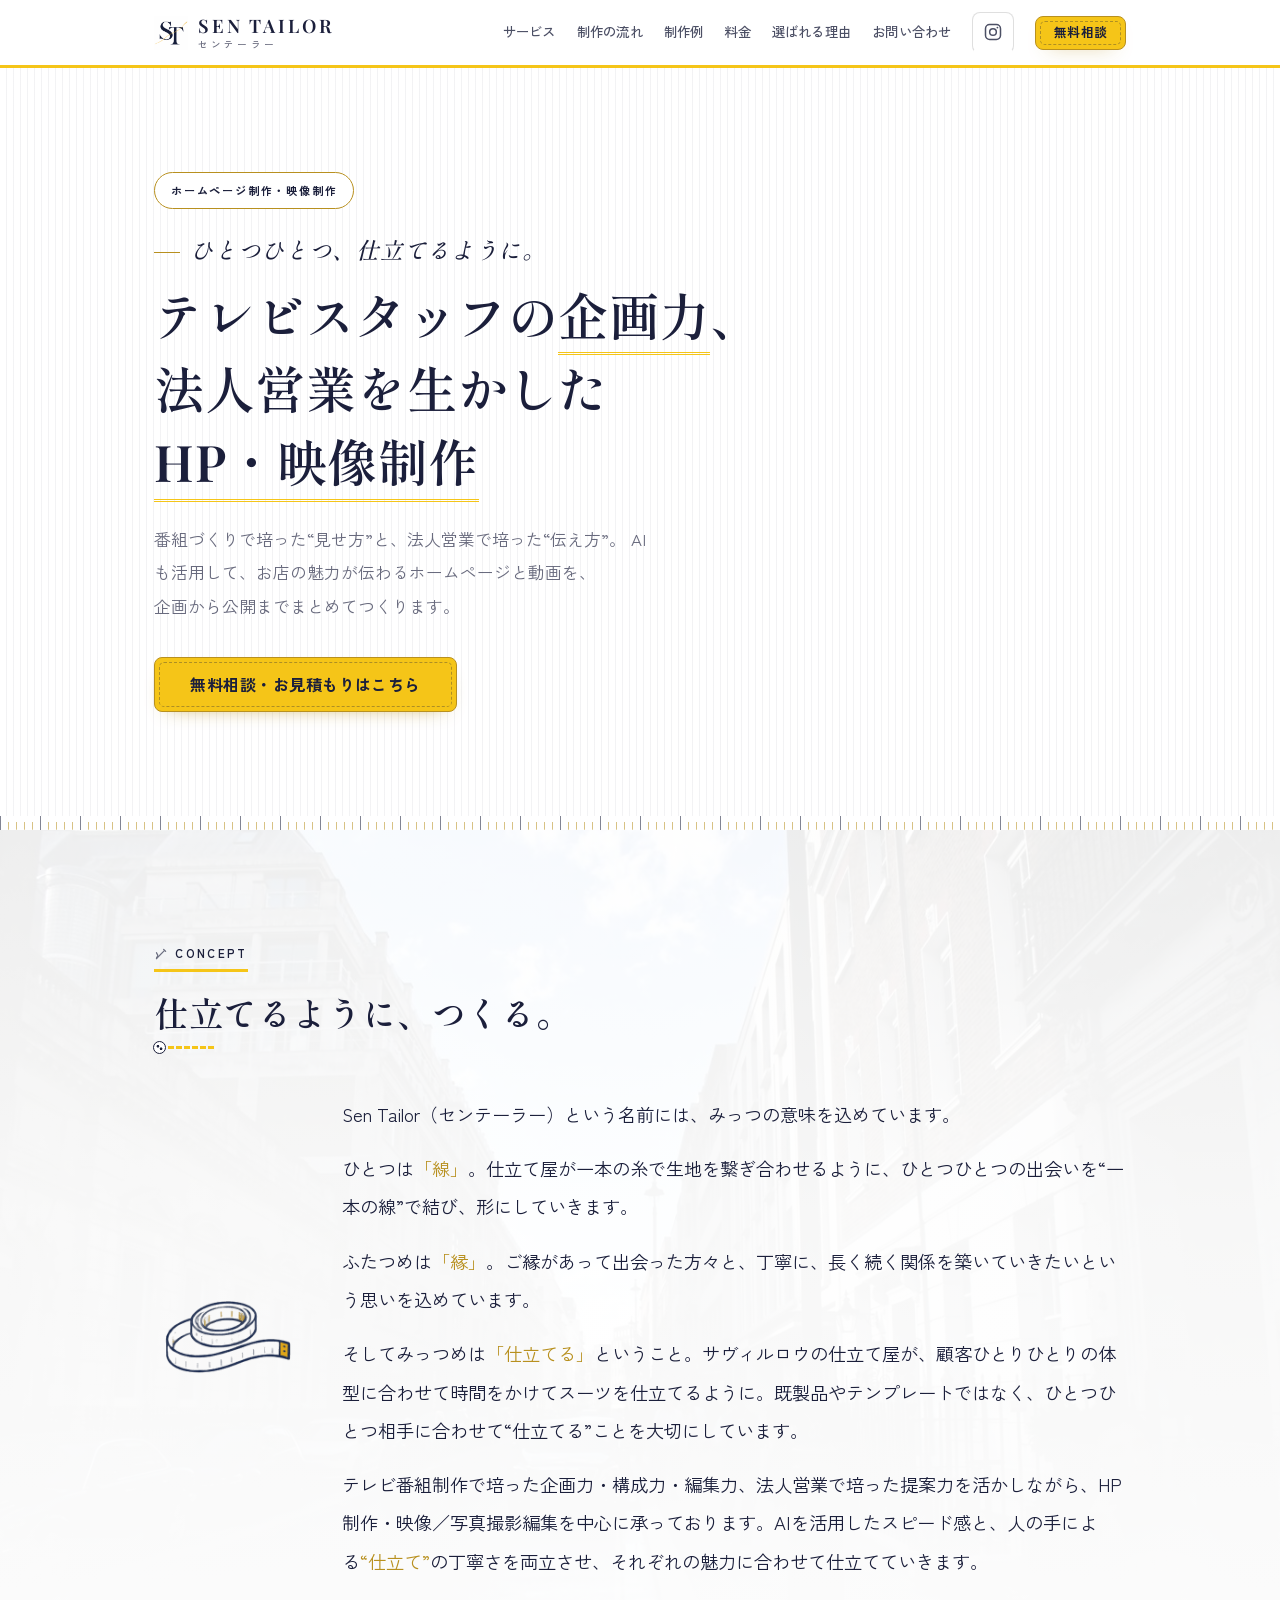
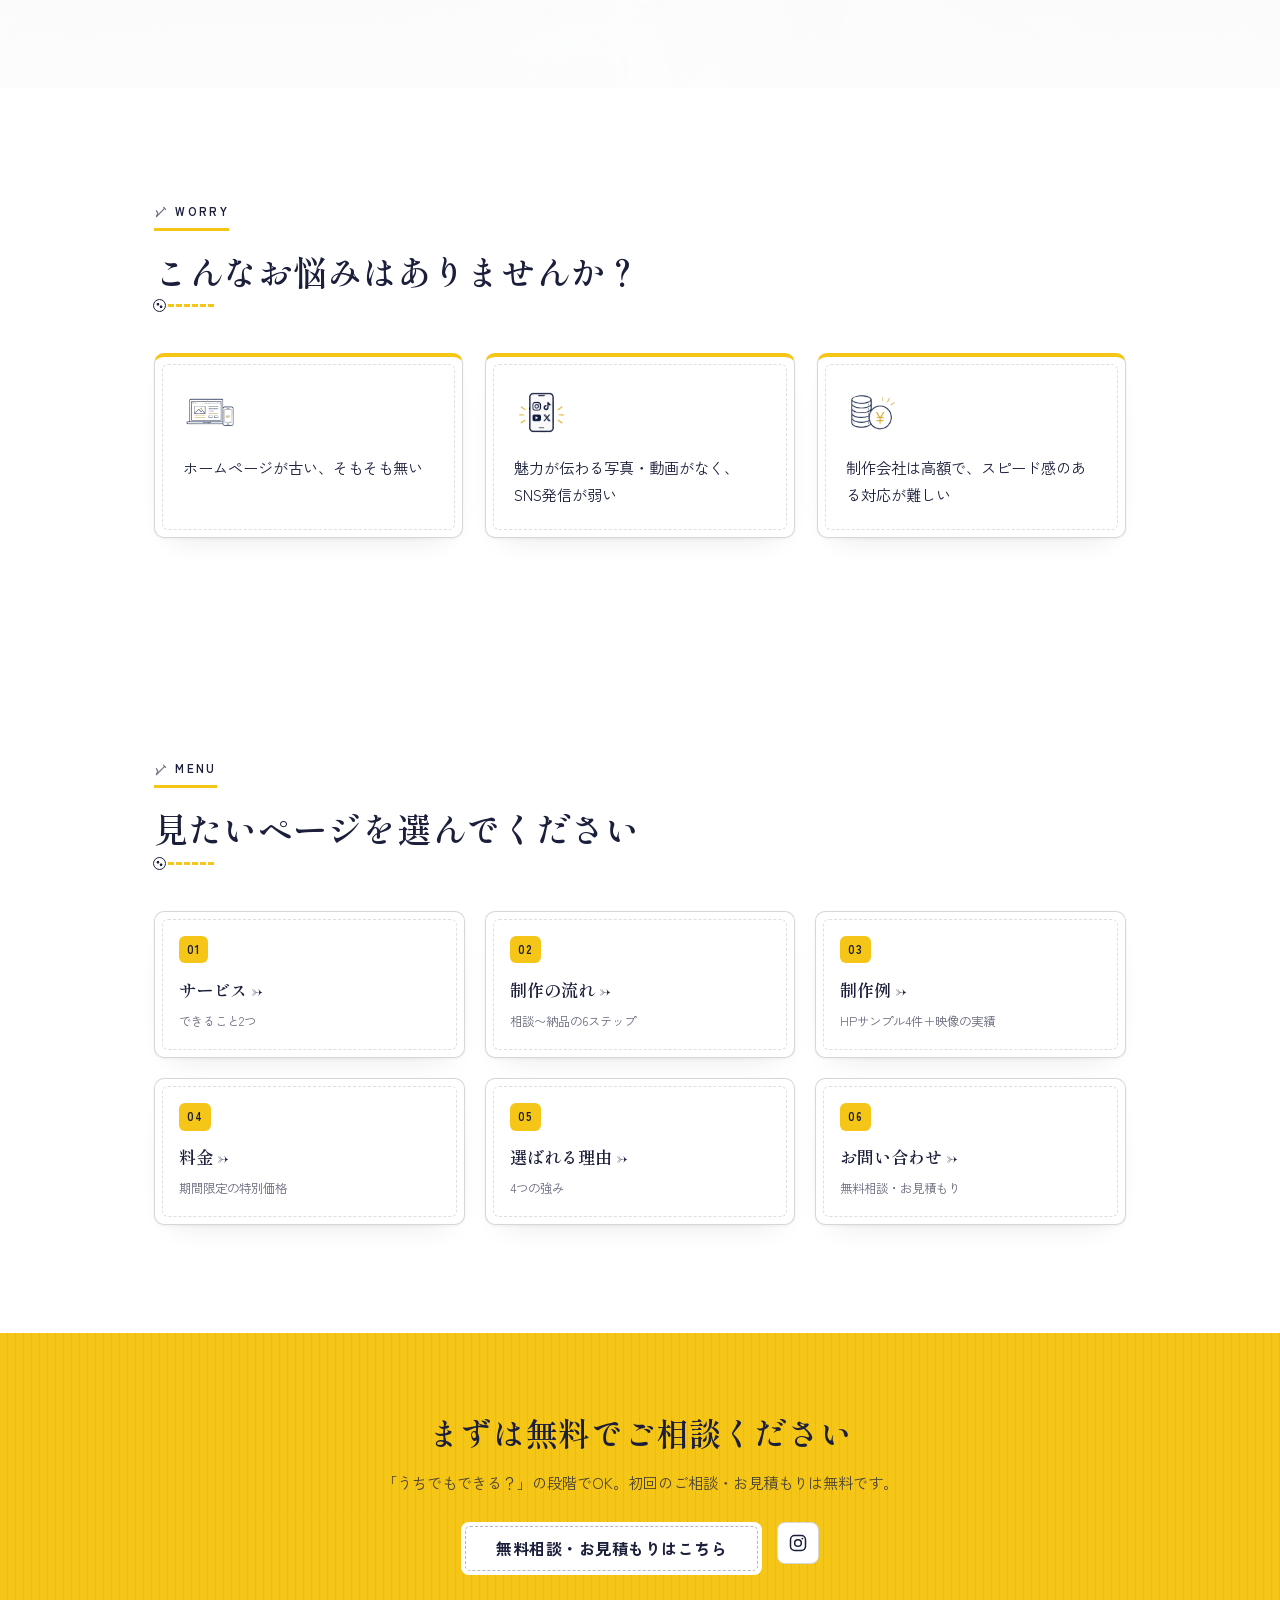
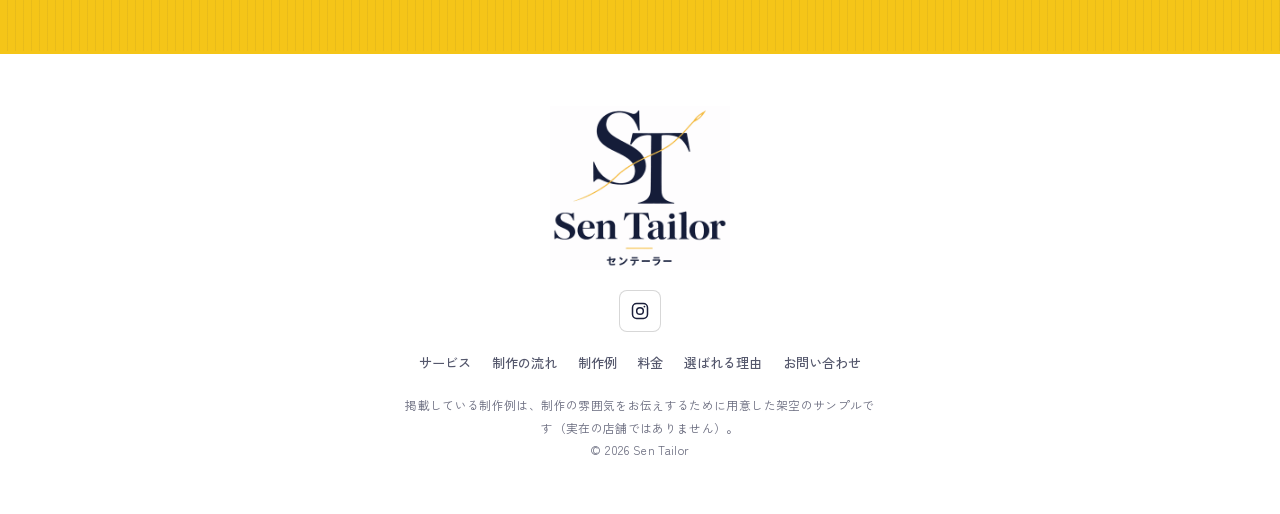
==== index.html @ d310303d "「選ばれる理由」ページの運営者紹介カードに、ロンドン(ビッグベン)の写真を背景として追加 Conceptセクションと同じ白ウォッシュ技法で、可読性を保ちつつ控えめな存在感に。ホームページのConcep" ====
<!DOCTYPE html>
<html lang="ja">
<head>
<meta charset="UTF-8">
<meta name="viewport" content="width=device-width, initial-scale=1.0">
<meta name="color-scheme" content="light">
<title>Sen Tailor（センテーラー）｜ひとつひとつ、仕立てるように。</title>
<meta name="description" content="Sen Tailor（センテーラー）｜ひとつひとつ、仕立てるように。元テレビ番組スタッフ・現法人営業による、小規模店舗向けのホームページ制作と映像・写真の撮影／編集。企画力・構成力・編集力・提案力とAI活用を、依頼主ごとにひとつひとつ組み立てます。">
<meta name="google-site-verification" content="SnLUh9x4phcTbFVtAunFk5u0RUKOWXAC6b_fdHvTcX8" />
<link rel="icon" type="image/png" sizes="64x64" href="images/favicon-64.png">
<link rel="apple-touch-icon" href="images/favicon-180.png">
<link rel="preconnect" href="https://fonts.googleapis.com">
<link rel="preconnect" href="https://fonts.gstatic.com" crossorigin>
<link rel="stylesheet" href="https://fonts.googleapis.com/css2?family=Playfair+Display:wght@500;600;700&family=Shippori+Mincho:wght@500;600;700&family=Zen+Kaku+Gothic+New:wght@400;500;700&display=swap">
<style>
  /* ===================================================================
     Sen Tailor ブランド
     - 白 #FFFFFF（ベース） / ゴールドイエロー #F5C518（面・金糸/真鍮アクセント）
     - 濃紺 #1B1F3B（文字専用） / 深みのある金 #B8901F（細い線・小さなアクセント）
     - 見出し・ロゴ＝上品なセリフ体 / 本文＝読みやすいゴシック体
     - 細いピンストライプを区切り・背景に控えめに
     =================================================================== */
  :root {
    color-scheme: light;
    --white: #ffffff;
    --yellow: #f5c518;
    --navy: #1b1f3b;
    --navy-soft: rgba(27, 31, 59, 0.66);
    --line: rgba(75, 75, 75, 0.22);
    --shadow: 0 1px 3px rgba(27, 31, 59, 0.06), 0 14px 30px -20px rgba(27, 31, 59, 0.16);

    --sans: "Zen Kaku Gothic New", "Noto Sans JP", "Hiragino Kaku Gothic ProN", "Hiragino Sans", "Yu Gothic", "YuGothic", Meiryo, sans-serif;
    --serif: "Playfair Display", "Shippori Mincho", "Hiragino Mincho ProN", "Yu Mincho", "YuMincho", serif;
    --brass: #b8901f;
    --pin: rgba(27, 31, 59, 0.055);

    --wrap: 1060px;
    --measure: 34em;
    --pad: clamp(20px, 5vw, 44px);
    --step: clamp(56px, 10vw, 108px);
    --radius: 10px;
  }

  *, *::before, *::after { box-sizing: border-box; }
  * { margin: 0; }

  html { -webkit-text-size-adjust: 100%; }
  @media (prefers-reduced-motion: no-preference) { html { scroll-behavior: smooth; } }

  body {
    background: var(--white);
    color: var(--navy);
    font-family: var(--sans);
    font-size: 17px;
    font-weight: 400;
    line-height: 1.85;
    -webkit-font-smoothing: antialiased;
    text-rendering: optimizeLegibility;
  }

  h1, h2, h3, h4 { font-family: var(--serif); font-weight: 600; line-height: 1.5; letter-spacing: 0.02em; }
  .why-bio h3, .works-subhead { font-family: var(--sans); }

  img { max-width: 100%; height: auto; display: block; }
  a { color: inherit; }
  :focus-visible { outline: 2px solid var(--navy); outline-offset: 3px; border-radius: 3px; }

  .skip {
    position: absolute; left: -9999px; top: 0; z-index: 60;
    background: var(--navy); color: #fff; padding: 0.6rem 1rem; font-weight: 700; border-radius: 8px;
  }
  .skip:focus { left: 0.5rem; top: 0.5rem; }

  .wrap { max-width: var(--wrap); margin-inline: auto; padding-inline: var(--pad); }

  /* 見出しの語を「金糸の二重線」で仕立てる */
  .hl {
    border-bottom: 3px double var(--yellow);
    padding-bottom: 0.06em;
    -webkit-box-decoration-break: clone;
    box-decoration-break: clone;
  }

  /* ---------- Buttons ---------- */
  .btn {
    position: relative;
    display: inline-flex; align-items: center; gap: 0.5rem;
    font-family: var(--sans); font-weight: 700; font-size: 0.94rem; line-height: 1;
    letter-spacing: 0.03em; text-decoration: none; cursor: pointer;
    border: 0; padding: 1rem 1.7rem; border-radius: 8px;
    transition: transform 0.15s ease, background 0.2s ease, box-shadow 0.2s ease;
  }
  .btn:hover { transform: translateY(-2px); }
  .btn svg { width: 18px; height: 18px; flex: none; }
  .btn--lg { padding: 1.15rem 2.2rem; font-size: 1rem; }

  /* メインCTA：黄色の背景＋濃紺の文字 */
  .btn--solid { background: var(--yellow); color: var(--navy); border: 1px solid var(--brass); box-shadow: 0 8px 20px -14px rgba(184, 144, 31, 0.85); }
  .btn--solid::after, .btn--onband::after {
    content: ""; position: absolute; inset: 4px; border-radius: 5px;
    border: 1px dashed rgba(27, 31, 59, 0.32); pointer-events: none;
  }
  .btn--solid:hover { background: #e6b813; }

  /* サブ：白背景＋濃紺の文字＋黄色の下線 */
  .btn--sub {
    background: var(--white); color: var(--navy);
    border: 1px solid var(--line); border-bottom: 3px solid var(--yellow);
    border-radius: 8px; padding: 0.9rem 1.5rem;
  }
  .btn--sub:hover { background: #fffdf3; }

  /* 黄色帯の上に置くボタン：白背景＋濃紺の文字 */
  .btn--onband { background: var(--white); color: var(--navy); }
  .btn--onband:hover { background: #f4f4f4; }
  .btn--onband-line { background: transparent; color: var(--navy); border: 1.5px solid var(--navy); }
  .btn--onband-line:hover { background: rgba(27, 31, 59, 0.06); }

  /* ---------- Header ---------- */
  .site-header {
    position: sticky; top: 0; z-index: 40;
    background: var(--white); border-bottom: 3px solid var(--yellow);
    transition: box-shadow 0.25s ease;
  }
  .site-header.scrolled { box-shadow: 0 8px 24px -18px rgba(27, 31, 59, 0.4); }
  .header-in {
    max-width: var(--wrap); margin-inline: auto; padding: 0.7rem var(--pad);
    display: flex; align-items: center; justify-content: space-between; gap: 1rem;
    position: relative;
  }
  .brand { display: inline-flex; align-items: center; gap: 0.6rem; text-decoration: none; color: var(--navy); }
  .brand__mark { width: 34px; height: 34px; flex: none; display: block; }
  .brand__type { display: flex; flex-direction: column; line-height: 1.05; }
  .brand__main { font-family: var(--serif); font-weight: 600; font-size: 1.16rem; letter-spacing: 0.16em; }
  .brand__sub { font-family: var(--sans); font-weight: 500; font-size: 0.6rem; letter-spacing: 0.34em; color: var(--navy-soft); margin-top: 3px; }
  .nav { display: flex; align-items: center; gap: clamp(0.55rem, 1.7vw, 1.3rem); }
  .nav a:not(.btn) {
    font-weight: 500; font-size: 0.84rem; letter-spacing: 0.02em;
    color: var(--navy); text-decoration: none;
    padding: 0.5rem 0; border-bottom: 2px solid transparent;
    transition: border-color 0.2s ease, opacity 0.2s ease;
  }
  .nav a:not(.btn) { opacity: 0.78; }
  .nav a:not(.btn):hover { opacity: 1; }
  .nav a.is-active { opacity: 1; border-color: var(--yellow); }
  .ig-btn {
    display: inline-grid; place-content: center; flex: none;
    width: 42px; height: 42px; border-radius: 8px;
    background: var(--white); color: var(--navy); border: 1px solid var(--line);
    text-decoration: none; transition: border-color 0.2s ease, transform 0.15s ease;
  }
  .ig-btn:hover { border-color: var(--yellow); transform: translateY(-2px); }
  .ig-btn svg { width: 20px; height: 20px; }
  .nav .btn--cta { padding: 0.6rem 1.1rem; font-size: 0.8rem; }
  .menu-btn {
    display: none; background: var(--white); border: 1px solid var(--line);
    color: var(--navy); font-weight: 700; font-size: 0.75rem; line-height: 1; letter-spacing: 0.1em;
    padding: 0.55rem 0.85rem; border-radius: 8px; cursor: pointer;
  }

  /* ---------- Views (routing) ---------- */
  .view { display: none; }
  .view[data-view="home"] { display: block; }
  body.js-ready .view { display: none; }
  body.js-ready .view.is-active { display: block; }
  @media (prefers-reduced-motion: no-preference) {
    body.js-ready .view.is-active { animation: viewfade 0.3s ease both; }
  }
  @keyframes viewfade { from { opacity: 0; transform: translateY(12px); } to { opacity: 1; transform: none; } }

  /* 日本語の改行制御：語のまとまりで折り返す（.nb は途中で改行しない塊） */
  .nb { display: inline-block; }
  h1, h2, h3, .hero__lead, .section__lead { line-break: strict; overflow-wrap: anywhere; }

  /* ---------- Section frame ---------- */
  .section { padding-block: var(--step); }
  .section__head { position: relative; max-width: var(--measure); margin-bottom: clamp(28px, 5vw, 46px); }
  .eyebrow {
    display: inline-flex; align-items: center; gap: 0.4rem; font-weight: 700; font-size: 0.72rem;
    letter-spacing: 0.2em; text-transform: uppercase; color: var(--navy);
    padding-bottom: 0.35rem; border-bottom: 3px solid var(--yellow); margin-bottom: 1rem;
  }
  .eyebrow::before {
    content: "";
    width: 15px; height: 15px; flex: none; opacity: 0.62;
    background: url("data:image/svg+xml,%3Csvg xmlns='http://www.w3.org/2000/svg' viewBox='0 0 24 24' fill='none' stroke='%231B1F3B' stroke-width='2' stroke-linecap='round' stroke-linejoin='round'%3E%3Cpath d='M4 20 17 7'/%3E%3Cpath d='m15.4 5.4 3.2 3.2'/%3E%3Cpath d='M4 20c0-2.4 2-2.4 2-4.8s-2-2.4-2-4.8'/%3E%3C/svg%3E") center / contain no-repeat;
  }
  .section__title {
    position: relative; font-size: clamp(1.5rem, 4.4vw, 2.15rem); text-wrap: balance;
    padding-bottom: 0.55rem;
  }
  .section__title::before {
    content: "";
    position: absolute; left: -1px; bottom: -5px; z-index: 1;
    width: 13px; height: 13px; border-radius: 50%; border: 1.5px solid var(--navy);
    background:
      radial-gradient(circle at 36% 38%, var(--navy) 1.1px, transparent 1.7px),
      radial-gradient(circle at 64% 62%, var(--navy) 1.1px, transparent 1.7px),
      var(--white);
  }
  .section__title::after {
    content: ""; position: absolute; left: 14px; bottom: 0;
    width: 46px; border-bottom: 3px dashed var(--yellow);
  }
  .section__lead { margin-top: 1rem; color: var(--navy-soft); font-size: 0.98rem; }
  .section__lead strong { color: var(--navy); }

  /* ---------- Hero ---------- */
  .hero { position: relative; overflow: hidden; padding-block: clamp(52px, 10vw, 104px);
    background-image: repeating-linear-gradient(90deg, transparent 0 6px, var(--pin) 6px 7px); }
  .hero > .wrap { position: relative; z-index: 1; }
  .hero__eyebrow {
    display: inline-block; font-family: var(--sans); font-weight: 700; font-size: 0.7rem; letter-spacing: 0.16em;
    color: var(--navy); background: var(--white); border: 1px solid var(--brass);
    border-radius: 999px; padding: 0.45rem 1rem; margin-bottom: 1.2rem;
  }
  .hero__concept {
    font-family: var(--serif); font-style: italic; font-weight: 500;
    font-size: clamp(1.05rem, 3vw, 1.42rem); color: var(--navy);
    letter-spacing: 0.03em; margin-bottom: 0.55rem;
  }
  .hero__concept::before {
    content: ""; display: inline-block; width: 26px; height: 1px;
    background: var(--brass); vertical-align: middle; margin-right: 0.65rem;
  }
  .hero__title {
    font-size: clamp(1.5rem, 5.8vw, 3.15rem); line-height: 1.45;
    letter-spacing: 0.01em; max-width: 15em;
  }
  .hero__lead {
    margin-top: 1.5rem; max-width: 30em; color: var(--navy-soft);
    font-size: clamp(0.98rem, 2.3vw, 1.05rem); line-height: 2;
  }
  .hero__actions { margin-top: 2.1rem; display: flex; flex-wrap: wrap; gap: 0.9rem; }

  /* ---------- Worry ---------- */
  .worry-grid { display: grid; grid-template-columns: repeat(3, 1fr); gap: clamp(14px, 2.6vw, 22px); }
  .worry-card {
    position: relative;
    background: var(--white); border: 1px solid var(--line); border-top: 4px solid var(--yellow);
    border-radius: var(--radius); padding: clamp(20px, 3.2vw, 28px); box-shadow: var(--shadow);
  }
  .worry-card__icon {
    width: 3.4rem; height: 3.4rem; margin-bottom: 0.9rem;
  }
  .worry-card__icon img { width: 100%; height: 100%; object-fit: contain; }
  .worry-card p { font-size: 0.95rem; line-height: 1.8; }

  /* ---------- Page menu ---------- */
  .menu-grid { display: grid; grid-template-columns: repeat(3, 1fr); gap: clamp(12px, 2.4vw, 20px); }
  .menu-item {
    position: relative; display: flex; flex-direction: column; gap: 0.25rem;
    background: var(--white); border: 1px solid var(--line); border-radius: var(--radius);
    padding: clamp(18px, 3vw, 24px); box-shadow: var(--shadow);
    text-decoration: none; color: inherit;
    transition: transform 0.15s ease, box-shadow 0.15s ease, border-color 0.2s ease;
  }
  .menu-item:hover { transform: translateY(-3px); border-color: var(--yellow); }
  .menu-item__n {
    align-self: flex-start; font-weight: 700; font-size: 0.72rem; letter-spacing: 0.08em;
    color: var(--navy); background: var(--yellow); border-radius: 6px; padding: 0.2rem 0.5rem; margin-bottom: 0.4rem;
  }
  .menu-item__t { font-family: var(--serif); font-weight: 600; font-size: 1.08rem; }
  .menu-item__t::after { content: " \2192"; }
  .menu-item__d { font-size: 0.78rem; color: var(--navy-soft); }

  /* ---------- Yellow CTA band ---------- */
  .cta-band { background: var(--yellow); background-image: repeating-linear-gradient(90deg, transparent 0 7px, rgba(27, 31, 59, 0.06) 7px 8px); }
  .cta-band .wrap { padding-block: clamp(44px, 8vw, 76px); text-align: center; }
  .cta-band h2 { font-size: clamp(1.4rem, 4.4vw, 2rem); }
  .cta-band p { margin-top: 0.7rem; color: var(--navy); opacity: 0.78; font-size: 0.95rem; }
  .cta-band__actions { margin-top: 1.6rem; display: flex; flex-wrap: wrap; gap: 0.9rem; justify-content: center; }

  /* ---------- Services ---------- */
  .svc-list { display: grid; gap: clamp(28px, 6vw, 52px); }
  .svc { display: grid; grid-template-columns: auto 1fr; gap: 0.5rem 1.2rem; align-items: start; }
  .svc__lead { display: flex; flex-direction: column; align-items: flex-start; gap: 0.7rem; }
  .svc__icon { width: 60px; height: 60px; object-fit: contain; }
  .svc__num {
    font-weight: 700; font-size: 0.95rem; color: var(--navy);
    background: var(--yellow); border-radius: 8px; padding: 0.35rem 0.6rem; line-height: 1;
  }
  .svc__title { font-size: clamp(1.2rem, 3.4vw, 1.5rem); align-self: center; }
  .svc__desc { grid-column: 2; color: var(--navy-soft); margin-top: 0.4rem; max-width: var(--measure); font-size: 0.95rem; }
  .svc__tags { grid-column: 2; display: flex; flex-wrap: wrap; gap: 0.5rem; margin-top: 1rem; }
  .svc__tag {
    font-weight: 700; font-size: 0.78rem; color: var(--navy);
    background: var(--yellow); border-radius: 999px; padding: 0.45rem 0.85rem;
  }
  .svc-hint { margin-top: 1.8rem; font-size: 0.9rem; color: var(--navy-soft); }
  .svc-hint a { color: var(--navy); text-decoration: underline; text-decoration-color: var(--yellow); text-decoration-thickness: 3px; text-underline-offset: 4px; margin-left: 0.4rem; }

  /* ---------- Flow ---------- */
  .flow-steps { list-style: none; display: grid; gap: clamp(12px, 2.4vw, 18px); max-width: 44em; }
  .flow-step {
    display: grid; grid-template-columns: auto 1fr; gap: 1.1rem; align-items: start;
    background: var(--white); border: 1px solid var(--line); border-radius: var(--radius);
    padding: clamp(16px, 2.6vw, 22px) clamp(18px, 3vw, 26px); box-shadow: var(--shadow);
  }
  .flow-step__lead { display: flex; flex-direction: column; align-items: center; gap: 0.5rem; }
  .flow-step__icon { width: 40px; height: 40px; object-fit: contain; }
  .flow-step__n {
    width: 2rem; height: 2rem; display: grid; place-content: center;
    background: var(--yellow); color: var(--navy); border-radius: 8px; font-weight: 700; font-size: 0.9rem;
  }
  .flow-step h3 { font-size: 1.05rem; margin-bottom: 0.2rem; }
  .flow-step p { font-size: 0.9rem; color: var(--navy-soft); line-height: 1.8; }
  .flow-note { margin-top: 1.4rem; font-size: 0.85rem; color: var(--navy-soft); }

  /* ---------- Works ---------- */
  .works-subhead {
    font-weight: 700; font-size: 1.05rem; margin-bottom: 0.8rem;
    padding-bottom: 0.35rem; display: inline-block; border-bottom: 3px solid var(--yellow);
  }
  .video-credit {
    margin-top: clamp(28px, 5vw, 44px);
    background: var(--white); border: 1px solid var(--line); border-left: 4px solid var(--yellow);
    border-radius: var(--radius); padding: clamp(22px, 3.6vw, 32px); max-width: 44em;
  }
  .video-credit__head { display: flex; align-items: center; gap: 0.7rem; margin: 0.2rem 0 0.7rem; }
  .video-credit__icon { width: 40px; height: 40px; object-fit: contain; flex: none; }
  .video-credit h3 { font-size: 1.15rem; margin: 0; }
  .video-credit p { color: var(--navy-soft); line-height: 1.9; font-size: 0.95rem; }
  .video-credit p b { color: var(--navy); font-weight: 700; }
  .video-credit p + p { margin-top: 0.8rem; }
  .video-credit__note { font-size: 0.8rem; }
  .works-note {
    background: var(--white); border: 1px solid var(--line); border-left: 4px solid var(--yellow);
    border-radius: var(--radius); padding: 0.9rem 1.2rem; font-size: 0.86rem;
    color: var(--navy-soft); margin-bottom: clamp(22px, 4vw, 34px);
  }
  .works-grid { display: grid; grid-template-columns: repeat(2, 1fr); gap: clamp(20px, 3.4vw, 32px); }
  .work {
    background: var(--white); border: 1px solid var(--line); border-radius: var(--radius);
    overflow: hidden; box-shadow: var(--shadow); display: flex; flex-direction: column;
  }
  .work__shot {
    aspect-ratio: 16 / 10; position: relative; overflow: hidden;
    background: #fafafa; border-bottom: 1px solid var(--line);
    display: grid; place-content: center; gap: 0.3rem; text-align: center;
  }
  .work__shot img { position: absolute; inset: 0; width: 100%; height: 100%; object-fit: cover; object-position: top; }
  .work__badge {
    position: absolute; top: 12px; left: 12px; z-index: 2;
    width: 30px; height: 30px; display: grid; place-content: center;
    background: var(--yellow); color: var(--navy); border-radius: 8px; font-weight: 700; font-size: 0.82rem;
  }
  .work__ph { font-weight: 700; font-size: 0.64rem; letter-spacing: 0.22em; color: var(--navy-soft); position: relative; z-index: 1; }
  .work__phlabel { font-weight: 700; font-size: 1rem; color: var(--navy); position: relative; z-index: 1; }
  .work__body { padding: 1.2rem 1.3rem 1.4rem; display: flex; flex-direction: column; gap: 0.5rem; flex: 1; }
  .work__cat { font-weight: 700; font-size: 0.66rem; letter-spacing: 0.16em; text-transform: uppercase; color: var(--navy-soft); }
  .work__name { font-size: 1.08rem; }
  .work__point { font-size: 0.87rem; color: var(--navy-soft); line-height: 1.8; }
  .work__point b { color: var(--navy); font-weight: 700; }

  /* ---------- Pricing ---------- */
  .price-grid { display: grid; grid-template-columns: 1.05fr 0.95fr; gap: clamp(20px, 3.4vw, 30px); align-items: start; }
  .price-card {
    position: relative;
    background: var(--white); border: 1px solid var(--line); border-radius: var(--radius);
    padding: clamp(26px, 4vw, 38px); box-shadow: var(--shadow);
  }
  .price-card--main { border: 2px solid var(--yellow); }
  .price-card h3 { font-size: 1.18rem; }
  .price-card__sub { font-size: 0.84rem; color: var(--navy-soft); margin: 0.3rem 0 1.5rem; }
  .price-big { display: flex; align-items: baseline; gap: 0.4rem; font-weight: 700; line-height: 1; color: var(--navy); }
  .price-big .num { font-size: clamp(2.4rem, 8vw, 3.4rem); }
  .price-big .unit { font-size: 1rem; color: var(--navy-soft); }
  .price-badge {
    display: inline-block; margin-top: 0.9rem; font-weight: 700; font-size: 0.74rem; letter-spacing: 0.05em;
    color: var(--navy); background: var(--yellow); border-radius: 999px; padding: 0.45rem 0.9rem;
  }
  .price-list { list-style: none; margin-top: 1.4rem; display: grid; gap: 0.7rem; }
  .price-list li { position: relative; padding-left: 1.3rem; font-size: 0.9rem; color: var(--navy-soft); line-height: 1.75; }
  .price-list li::before { content: ""; position: absolute; left: 0; top: 0.72em; width: 11px; height: 2px; background: var(--brass); border-radius: 1px; }
  .price-note {
    margin-top: 1.5rem; padding-top: 1.1rem; border-top: 1px solid var(--line);
    font-size: 0.8rem; color: var(--navy-soft); line-height: 1.7;
  }
  .price-note .mk { color: var(--navy); font-weight: 700; border-bottom: 2px solid var(--yellow); }
  .price-est { font-size: 1.05rem; line-height: 1.9; }
  .price-est strong { border-bottom: 3px solid var(--yellow); }
  .price-est span { display: block; margin-top: 0.8rem; font-size: 0.85rem; color: var(--navy-soft); }
  .price-card .btn { margin-top: 1.6rem; }

  /* ---------- Why ---------- */
  .why-grid { display: grid; grid-template-columns: repeat(2, 1fr); gap: clamp(16px, 3vw, 26px); }
  .why-card {
    position: relative;
    background: var(--white); border: 1px solid var(--line); border-radius: var(--radius);
    padding: clamp(22px, 3.4vw, 30px); box-shadow: var(--shadow);
  }
  .why-card__n {
    width: 3.6rem; height: 3.6rem; margin-bottom: 0.9rem;
  }
  .why-card__n img { width: 100%; height: 100%; object-fit: contain; }
  .why-card h3 { font-size: 1.1rem; margin-bottom: 0.4rem; }
  .why-card p { font-size: 0.9rem; color: var(--navy-soft); line-height: 1.8; }
  .why-bio {
    position: relative; margin-top: clamp(28px, 5vw, 44px);
    background-image: linear-gradient(180deg, rgba(255,255,255,.90) 0%, rgba(255,255,255,.96) 55%, rgba(255,255,255,.99) 100%), url("images/whybio-bg.jpg");
    background-size: cover; background-position: center 28%; background-repeat: no-repeat;
    border: 1px solid var(--line); border-left: 4px solid var(--yellow);
    border-radius: var(--radius); padding: clamp(20px, 3.4vw, 28px); max-width: var(--measure);
  }
  .why-bio h3 { font-size: 0.72rem; font-weight: 700; letter-spacing: 0.18em; text-transform: uppercase; color: var(--navy); margin-bottom: 0.7rem; }
  .why-bio p { font-size: 0.92rem; color: var(--navy-soft); line-height: 1.85; }
  .why-bio strong { color: var(--navy); }

  /* ---------- Contact ---------- */
  .contact-card {
    position: relative;
    background: var(--white); border: 2px solid var(--yellow); border-radius: 12px;
    padding: clamp(30px, 6vw, 52px); text-align: center; max-width: 40em; margin-inline: auto;
  }
  .contact-card__icon { width: 56px; height: 56px; object-fit: contain; margin: 0 auto 1rem; display: block; }
  .contact-card h2 { font-size: clamp(1.35rem, 4vw, 1.8rem); }
  .contact-card p { margin-top: 0.8rem; color: var(--navy-soft); font-size: 0.95rem; }
  .contact-card__actions { margin-top: 1.7rem; display: flex; flex-wrap: wrap; gap: 0.9rem; justify-content: center; }
  .contact-info {
    margin-top: 1.8rem; padding-top: 1.4rem; border-top: 1px solid var(--line);
    font-size: 0.82rem; color: var(--navy-soft); line-height: 1.9;
  }

  /* ---------- Footer ---------- */
  .site-footer { background: var(--white); border-top: 3px solid var(--yellow); color: var(--navy); }
  .footer-in {
    max-width: var(--wrap); margin-inline: auto; padding: clamp(34px, 6vw, 52px) var(--pad);
    display: grid; gap: 1.2rem; justify-items: center; text-align: center;
  }
  .footer-brand { display: inline-flex; }
  .footer-brand__logo { width: 180px; height: auto; display: block; }
  .footer-nav { display: flex; flex-wrap: wrap; gap: 0.4rem 1.3rem; justify-content: center; }
  .footer-nav a { font-weight: 500; font-size: 0.82rem; color: var(--navy); opacity: 0.75; text-decoration: none; }
  .footer-nav a:hover { opacity: 1; }
  .footer-fine { font-size: 0.74rem; line-height: 1.9; letter-spacing: 0.03em; color: var(--navy-soft); max-width: 40em; }

  /* ---------- Concept / pinstripe ---------- */
  /* 仕立てのステッチ：カードの内側にごく細い縫い目の縁取り */
  .worry-card::after, .menu-item::after, .why-card::after, .price-card::after, .contact-card::after {
    content: ""; position: absolute; inset: 7px; border-radius: 6px;
    border: 1px dashed rgba(27, 31, 59, 0.14); pointer-events: none;
  }

  /* メジャー（採寸テープ）の目盛りをイメージした区切り線 */
  .rule-pin {
    height: 14px;
    background-image:
      repeating-linear-gradient(90deg, var(--navy) 0 1px, transparent 1px 40px),
      repeating-linear-gradient(90deg, var(--brass) 0 1px, transparent 1px 8px);
    background-size: 100% 100%, 100% 55%;
    background-position: top, bottom;
    background-repeat: no-repeat, no-repeat;
    opacity: 0.55;
  }
  .section--pin {
    background-image: repeating-linear-gradient(90deg, transparent 0 7px, var(--pin) 7px 8px);
  }
  .concept .wrap { max-width: 50em; }
  .concept--photo {
    background-image:
      linear-gradient(180deg, rgba(255,255,255,.93) 0%, rgba(255,255,255,.97) 45%, rgba(255,255,255,.99) 100%),
      url("images/concept-bg.jpg");
    background-size: cover;
    background-position: center 32%;
    background-repeat: no-repeat;
  }
  .concept__body { display: flex; align-items: center; gap: clamp(20px, 4vw, 40px); }
  .concept__art { width: clamp(96px, 16vw, 148px); height: auto; flex: none; }
  @media (max-width: 640px) {
    .concept__body { flex-direction: column; }
    .concept__art { width: 108px; }
  }
  .concept__lead {
    font-size: clamp(1.02rem, 2.4vw, 1.14rem); line-height: 2.1; color: var(--navy);
  }
  .concept__lead .q { color: var(--brass); font-style: normal; }
  .concept__text { display: flex; flex-direction: column; gap: 1rem; }

  /* ---------- Reveal ---------- */
  .reveal { opacity: 0; transform: translateY(16px); transition: opacity 0.6s ease, transform 0.6s ease; }
  .reveal.in { opacity: 1; transform: none; }

  /* ---------- Responsive ---------- */
  @media (max-width: 860px) {
    .menu-btn { display: inline-flex; }
    .nav {
      position: absolute; left: 0; right: 0; top: 100%;
      flex-direction: column; align-items: stretch; gap: 0;
      background: var(--white); border-bottom: 3px solid var(--yellow);
      padding: 0.4rem var(--pad) 1.2rem; display: none;
    }
    .site-header.menu-open .nav { display: flex; }
    .nav a:not(.btn) { padding: 0.95rem 0; border-bottom: 1px solid var(--line); }
    .nav a.is-active { border-color: var(--line); }
    .nav .btn { margin-top: 0.7rem; justify-content: center; }
    .nav .ig-btn { margin: 0.8rem auto 0; }
    .worry-grid { grid-template-columns: 1fr; }
    .menu-grid { grid-template-columns: 1fr 1fr; }
    .works-grid { grid-template-columns: 1fr; }
    .price-grid { grid-template-columns: 1fr; }
    .why-grid { grid-template-columns: 1fr; }
  }
  @media (max-width: 460px) {
    .menu-grid { grid-template-columns: 1fr; }
    .svc { grid-template-columns: 1fr; }
    .svc__lead { align-items: flex-start; }
    .svc__desc, .svc__tags { grid-column: 1; }
  }
  @media (prefers-reduced-motion: reduce) {
    .reveal { opacity: 1; transform: none; transition: none; }
    .btn:hover { transform: none; }
  }
</style>
</head>
<body>

<a class="skip" href="#main">本文へスキップ</a>

<header class="site-header" id="site-header">
  <div class="header-in">
    <a class="brand" href="#/">
      <img class="brand__mark" src="images/logo-mark.png" alt="" width="120" height="120">
      <span class="brand__type"><span class="brand__main">SEN TAILOR</span><span class="brand__sub">センテーラー</span></span>
    </a>
    <button class="menu-btn" type="button" aria-expanded="false" aria-controls="nav">メニュー</button>
    <nav class="nav" id="nav" aria-label="サイトナビゲーション">
      <a href="#/services">サービス</a>
      <a href="#/flow">制作の流れ</a>
      <a href="#/works">制作例</a>
      <a href="#/pricing">料金</a>
      <a href="#/why">選ばれる理由</a>
      <a href="#/contact">お問い合わせ</a>
      <a class="ig-btn" data-ig href="https://www.instagram.com/[Instagramユーザーネーム]" target="_blank" rel="noopener" aria-label="Instagram"><svg viewBox="0 0 24 24" fill="none" stroke="currentColor" stroke-width="1.8" aria-hidden="true"><rect x="3" y="3" width="18" height="18" rx="5"/><circle cx="12" cy="12" r="4"/><circle cx="17.3" cy="6.7" r="1.1" fill="currentColor" stroke="none"/></svg></a>
      <!-- 問い合わせ先：Googleフォーム。下部スクリプトの FORM_URL で全ボタン一括変更できます -->
      <a class="btn btn--solid btn--cta" data-form href="https://docs.google.com/forms/d/e/1FAIpQLSdYIskEfObyCKoRb7oAOp9SZtcJoFzgi5C20hyMu8E7h2deIQ/viewform" target="_blank" rel="noopener">無料相談</a>
    </nav>
  </div>
</header>

<main id="main">

  <!-- ============================ HOME ============================ -->
  <div class="view" data-view="home">

    <section class="hero" id="top">
      <div class="wrap">
        <span class="hero__eyebrow">ホームページ制作・映像制作</span>
        <p class="hero__concept">ひとつひとつ、仕立てるように。</p>
        <h1 class="hero__title"><span class="nb">テレビスタッフの</span><span class="nb"><span class="hl">企画力</span>、</span><span class="nb">法人営業を生かした</span><span class="nb"><span class="hl">HP・映像制作</span></span></h1>
        <p class="hero__lead">
          <span class="nb">番組づくりで培った&ldquo;見せ方&rdquo;</span>と、<span class="nb">法人営業で培った&ldquo;伝え方&rdquo;。</span>
          AIも活用して、お店の魅力が伝わるホームページと動画を、<span class="nb">企画から公開まで</span>まとめてつくります。
        </p>
        <div class="hero__actions">
          <a class="btn btn--solid btn--lg" data-form href="https://docs.google.com/forms/d/e/1FAIpQLSdYIskEfObyCKoRb7oAOp9SZtcJoFzgi5C20hyMu8E7h2deIQ/viewform" target="_blank" rel="noopener">無料相談・お見積もりはこちら</a>
        </div>
      </div>
    </section>

    <div class="rule-pin" aria-hidden="true"></div>

    <section class="section concept--photo" id="concept">
      <div class="wrap">
        <div class="section__head reveal">
          <span class="eyebrow">Concept</span>
          <h2 class="section__title">仕立てるように、つくる。</h2>
        </div>
        <div class="concept__body">
          <img class="concept__art reveal" src="images/icon-tape-measure.png" alt="" width="320" height="320">
          <div class="concept__text">
            <p class="concept__lead reveal">Sen Tailor（センテーラー）という名前には、みっつの意味を込めています。</p>
            <p class="concept__lead reveal">ひとつは<span class="q">「線」</span>。仕立て屋が一本の糸で生地を繋ぎ合わせるように、ひとつひとつの出会いを&ldquo;一本の線&rdquo;で結び、形にしていきます。</p>
            <p class="concept__lead reveal">ふたつめは<span class="q">「縁」</span>。ご縁があって出会った方々と、丁寧に、長く続く関係を築いていきたいという思いを込めています。</p>
            <p class="concept__lead reveal">そしてみっつめは<span class="q">「仕立てる」</span>ということ。サヴィルロウの仕立て屋が、顧客ひとりひとりの体型に合わせて時間をかけてスーツを仕立てるように。既製品やテンプレートではなく、ひとつひとつ相手に合わせて&ldquo;仕立てる&rdquo;ことを大切にしています。</p>
            <p class="concept__lead reveal">テレビ番組制作で培った企画力・構成力・編集力、法人営業で培った提案力を活かしながら、HP制作・映像／写真撮影編集を中心に承っております。AIを活用したスピード感と、人の手による<span class="q">&ldquo;仕立て&rdquo;</span>の丁寧さを両立させ、それぞれの魅力に合わせて仕立てていきます。</p>
          </div>
        </div>
      </div>
    </section>

    <section class="section">
      <div class="wrap">
        <div class="section__head reveal">
          <span class="eyebrow">Worry</span>
          <h2 class="section__title"><span class="nb">こんなお悩みは</span><span class="nb">ありませんか？</span></h2>
        </div>
        <div class="worry-grid">
          <div class="worry-card reveal">
            <div class="worry-card__icon"><img src="images/icon-web-dev.png" alt="" width="160" height="160"></div>
            <p>ホームページが古い、そもそも無い</p>
          </div>
          <div class="worry-card reveal">
            <div class="worry-card__icon"><img src="images/icon-sns-multi.png" alt="" width="160" height="160"></div>
            <p>魅力が伝わる写真・動画がなく、SNS発信が弱い</p>
          </div>
          <div class="worry-card reveal">
            <div class="worry-card__icon"><img src="images/icon-pricing.png" alt="" width="160" height="160"></div>
            <p>制作会社は高額で、スピード感のある対応が難しい</p>
          </div>
        </div>
      </div>
    </section>

    <section class="section">
      <div class="wrap">
        <div class="section__head reveal">
          <span class="eyebrow">Menu</span>
          <h2 class="section__title"><span class="nb">見たいページを</span><span class="nb">選んでください</span></h2>
        </div>
        <nav class="menu-grid" aria-label="ページ一覧">
          <a class="menu-item reveal" href="#/services"><span class="menu-item__n">01</span><span class="menu-item__t">サービス</span><span class="menu-item__d">できること2つ</span></a>
          <a class="menu-item reveal" href="#/flow"><span class="menu-item__n">02</span><span class="menu-item__t">制作の流れ</span><span class="menu-item__d">相談〜納品の6ステップ</span></a>
          <a class="menu-item reveal" href="#/works"><span class="menu-item__n">03</span><span class="menu-item__t">制作例</span><span class="menu-item__d">HPサンプル4件＋映像の実績</span></a>
          <a class="menu-item reveal" href="#/pricing"><span class="menu-item__n">04</span><span class="menu-item__t">料金</span><span class="menu-item__d">期間限定の特別価格</span></a>
          <a class="menu-item reveal" href="#/why"><span class="menu-item__n">05</span><span class="menu-item__t">選ばれる理由</span><span class="menu-item__d">4つの強み</span></a>
          <a class="menu-item reveal" href="#/contact"><span class="menu-item__n">06</span><span class="menu-item__t">お問い合わせ</span><span class="menu-item__d">無料相談・お見積もり</span></a>
        </nav>
      </div>
    </section>

    <section class="cta-band">
      <div class="wrap">
        <h2>まずは無料でご相談ください</h2>
        <p>「うちでもできる？」の段階でOK。初回のご相談・お見積もりは無料です。</p>
        <div class="cta-band__actions">
          <a class="btn btn--onband btn--lg" data-form href="https://docs.google.com/forms/d/e/1FAIpQLSdYIskEfObyCKoRb7oAOp9SZtcJoFzgi5C20hyMu8E7h2deIQ/viewform" target="_blank" rel="noopener">無料相談・お見積もりはこちら</a>
          <a class="ig-btn" data-ig href="https://www.instagram.com/[Instagramユーザーネーム]" target="_blank" rel="noopener" aria-label="Instagram"><svg viewBox="0 0 24 24" fill="none" stroke="currentColor" stroke-width="1.8" aria-hidden="true"><rect x="3" y="3" width="18" height="18" rx="5"/><circle cx="12" cy="12" r="4"/><circle cx="17.3" cy="6.7" r="1.1" fill="currentColor" stroke="none"/></svg></a>
        </div>
      </div>
    </section>
  </div>

  <!-- ============================ SERVICES ============================ -->
  <div class="view" data-view="services">
    <section class="section">
      <div class="wrap">
        <div class="section__head reveal">
          <span class="eyebrow">Services</span>
          <h2 class="section__title">2つのサービス</h2>
        </div>
        <div class="svc-list">
          <article class="svc reveal">
            <div class="svc__lead">
              <img class="svc__icon" src="images/icon-web-dev.png" alt="" width="60" height="60">
              <span class="svc__num">01</span>
            </div>
            <h3 class="svc__title">ホームページ制作</h3>
            <p class="svc__desc">小さなお店向けの、スマホで見やすいサイト。AIを使ってスピーディーに。</p>
            <div class="svc__tags"><span class="svc__tag">1ページ〜</span><span class="svc__tag">スマホ対応</span><span class="svc__tag">特別価格</span></div>
          </article>
          <article class="svc reveal">
            <div class="svc__lead">
              <img class="svc__icon" src="images/icon-video-prod.png" alt="" width="60" height="60">
              <span class="svc__num">02</span>
            </div>
            <h3 class="svc__title">映像・写真の撮影／編集</h3>
            <p class="svc__desc">店舗紹介・PR・SNSショート動画、写真の撮影と編集。撮影はスマホ、構成は番組づくりの視点で。まずはいちばん低い価格から。</p>
            <div class="svc__tags"><span class="svc__tag">スマホ撮影</span><span class="svc__tag">撮影＋編集</span><span class="svc__tag">編集だけもOK</span><span class="svc__tag">縦型ショート</span></div>
          </article>
        </div>
        <p class="svc-hint">どちらも、企画から仕上げまでひとりで担当します。<a href="#/flow">制作の流れを見る</a></p>
      </div>
    </section>
  </div>

  <!-- ============================ FLOW ============================ -->
  <div class="view" data-view="flow">
    <section class="section">
      <div class="wrap">
        <div class="section__head reveal">
          <span class="eyebrow">Flow</span>
          <h2 class="section__title"><span class="nb">ご相談から</span><span class="nb">納品までの流れ</span></h2>
          <p class="section__lead">はじめてでも迷わないよう、順番にご案内します。</p>
        </div>
        <ol class="flow-steps">
          <li class="flow-step reveal"><div class="flow-step__lead"><img class="flow-step__icon" src="images/icon-contact.png" alt="" width="40" height="40"><span class="flow-step__n">1</span></div><div><h3>お問い合わせ</h3><p>フォームからご連絡ください。段階は問いません。</p></div></li>
          <li class="flow-step reveal"><div class="flow-step__lead"><img class="flow-step__icon" src="images/icon-trust-partnership.png" alt="" width="40" height="40"><span class="flow-step__n">2</span></div><div><h3>ヒアリング（オンライン可）</h3><p>30〜45分ほど。ご要望とご予算をお聞きします。</p></div></li>
          <li class="flow-step reveal"><div class="flow-step__lead"><img class="flow-step__icon" src="images/icon-pricing.png" alt="" width="40" height="40"><span class="flow-step__n">3</span></div><div><h3>ご提案・お見積もり</h3><p>方向性と、範囲・金額・スケジュールを一式でご提示します。</p></div></li>
          <li class="flow-step reveal"><div class="flow-step__lead"><img class="flow-step__icon" src="images/icon-pattern-design.png" alt="" width="40" height="40"><span class="flow-step__n">4</span></div><div><h3>制作</h3><p>途中でたたき台を見ていただきながら進めます。</p></div></li>
          <li class="flow-step reveal"><div class="flow-step__lead"><img class="flow-step__icon" src="images/icon-needle-thread.png" alt="" width="40" height="40"><span class="flow-step__n">5</span></div><div><h3>ご確認・修正</h3><p>仕上がりを見てから調整します。</p></div></li>
          <li class="flow-step reveal"><div class="flow-step__lead"><img class="flow-step__icon" src="images/icon-scissors.png" alt="" width="40" height="40"><span class="flow-step__n">6</span></div><div><h3>納品・公開</h3><p>HPは公開まで対応。動画・写真はデータでお渡しします。</p></div></li>
        </ol>
        <p class="flow-note reveal">稼働は平日の夜・土日祝が中心です。</p>
      </div>
    </section>
  </div>

  <!-- ============================ WORKS ============================ -->
  <div class="view" data-view="works">
    <section class="section">
      <div class="wrap">
        <div class="section__head reveal">
          <span class="eyebrow">Works</span>
          <h2 class="section__title">制作例</h2>
          <p class="section__lead">以下は、制作イメージをお伝えするために用意したサンプルです（すべて架空の店舗）。映像編集は実際の制作経験です。</p>
        </div>

        <p class="works-subhead reveal">ホームページ制作の例</p>
        <p class="works-note reveal">※ 掲載中のサンプルは、店名・写真・内容すべて架空です。ご依頼内容に合わせて一から制作します。</p>
        <div class="works-grid">
          <article class="work reveal">
            <!-- 画像を差し替え: 下の span を消して <img src="gym.png" alt="パーソナルジムのサンプルサイト"> を入れてください -->
            <div class="work__shot"><span class="work__badge">1</span><img src="images/gym.jpg" alt="パーソナルジムのサンプルサイト" loading="lazy"></div>
            <div class="work__body">
              <p class="work__cat">Personal Gym</p>
              <p class="work__name">パーソナルジムのサイト</p>
              <p class="work__point"><b>意識したポイント：</b>体験予約のボタンを最上部に固定。ビフォーアフター写真で&ldquo;結果&rdquo;が一目で伝わる構成に。</p>
            </div>
          </article>
          <article class="work reveal">
            <!-- 画像を差し替え: <img src="salon.png" alt="美容室のサンプルサイト"> -->
            <div class="work__shot"><span class="work__badge">2</span><img src="images/salon.jpg" alt="美容室のサンプルサイト" loading="lazy"></div>
            <div class="work__body">
              <p class="work__cat">Hair Salon</p>
              <p class="work__name">美容室のサイト</p>
              <p class="work__point"><b>意識したポイント：</b>スタイル写真を大きく見せるレイアウト。スマホでのギャラリー閲覧のしやすさを最優先に。</p>
            </div>
          </article>
          <article class="work reveal">
            <!-- 画像を差し替え: <img src="restaurant.png" alt="飲食店のサンプルサイト"> -->
            <div class="work__shot"><span class="work__badge">3</span><img src="images/restaurant.jpg" alt="飲食店のサンプルサイト" loading="lazy"></div>
            <div class="work__body">
              <p class="work__cat">Restaurant</p>
              <p class="work__name">飲食店のサイト</p>
              <p class="work__point"><b>意識したポイント：</b>料理と店内の雰囲気写真を主役に。メニュー・地図・予約への動線をできるだけ短く。</p>
            </div>
          </article>
          <article class="work reveal">
            <!-- 画像を差し替え: <img src="guesthouse.png" alt="ゲストハウス・民泊のサンプルサイト"> -->
            <div class="work__shot"><span class="work__badge">4</span><img src="images/guesthouse.jpg" alt="ゲストハウス・民泊のサンプルサイト" loading="lazy"></div>
            <div class="work__body">
              <p class="work__cat">Guest House</p>
              <p class="work__name">ゲストハウス・民泊のサイト</p>
              <p class="work__point"><b>意識したポイント：</b>部屋と雰囲気を写真で大きく見せ、Airbnbなどの予約ページへのボタンを最上部に。チェックイン方法・周辺情報も1画面で分かるように。</p>
            </div>
          </article>
        </div>

        <div class="video-credit reveal">
          <span class="eyebrow">Video</span>
          <div class="video-credit__head">
            <img class="video-credit__icon" src="images/icon-video-edit.png" alt="" width="160" height="160">
            <h3>映像編集の実績</h3>
          </div>
          <p>これまで、<b>バラエティ番組</b>や<b>芸能人YouTubeチャンネル</b>の制作に、AD・ディレクターとして携わってきました。企画・構成から撮影・編集まで、テレビの現場で培ったテンポとまとめ方を、お店の紹介動画にも活かします。</p>
          <p>個人でも<b>旅行動画</b>の撮影・編集を続けており、<b>インサートカット</b>や<b>紹介VTR</b>の構成づくりが得意です。</p>
          <p class="video-credit__note">※ 各案件の事情により、個別の番組名・チャンネル名は伏せております。</p>
        </div>
      </div>
    </section>
  </div>

  <!-- ============================ PRICING ============================ -->
  <div class="view" data-view="pricing">
    <section class="section">
      <div class="wrap">
        <div class="section__head reveal">
          <span class="eyebrow">Pricing</span>
          <h2 class="section__title">料金</h2>
          <p class="section__lead">分かりやすさを大切にしています。表示は税込です。</p>
        </div>
        <div class="price-grid">
          <div class="price-card price-card--main reveal">
            <h3>ホームページ制作</h3>
            <p class="price-card__sub">スマホ対応・シンプルなお店のサイト</p>
            <p class="price-big"><span class="num">5,000</span><span class="unit">円（税込）</span></p>
            <span class="price-badge">期間限定の特別価格</span>
            <ul class="price-list">
              <li>制作費は 5,000円（税込）ぽっきり。追加料金はありません。</li>
              <li>ドメイン代はお客様ご負担（実費）。取得のお手伝いはします。</li>
            </ul>
            <p class="price-note">
              ※ 実績を増やすための期間限定価格です。受付できる件数には上限があります。<br>
              正式な料金は決まり次第、あらためてご案内します。
            </p>
            <a class="btn btn--solid" data-form href="https://docs.google.com/forms/d/e/1FAIpQLSdYIskEfObyCKoRb7oAOp9SZtcJoFzgi5C20hyMu8E7h2deIQ/viewform" target="_blank" rel="noopener">この価格で相談する</a>
          </div>
          <div class="price-card reveal">
            <h3>映像・写真の撮影／編集</h3>
            <p class="price-card__sub">店舗紹介・PR・SNSショート動画、写真撮影と編集</p>
            <p class="price-est">
              <strong>内容に応じてお見積もりします（初回相談無料）。</strong>
              <span>やりたいこと・ご予算をお聞かせいただき、一式でご提示します。</span>
            </p>
            <p class="price-note">
              撮影はスマートフォンで行います（大型の専用機材は使いません）。そのぶん、まずは<span class="mk">いちばん低い価格</span>からご案内できます。スマホでも、企画・構成と編集で&ldquo;ちゃんと見られる&rdquo;動画は十分つくれます。
            </p>
            <a class="btn btn--sub" data-form href="https://docs.google.com/forms/d/e/1FAIpQLSdYIskEfObyCKoRb7oAOp9SZtcJoFzgi5C20hyMu8E7h2deIQ/viewform" target="_blank" rel="noopener">見積もりを相談する</a>
          </div>
        </div>
      </div>
    </section>
  </div>

  <!-- ============================ WHY ============================ -->
  <div class="view" data-view="why">
    <section class="section">
      <div class="wrap">
        <div class="section__head reveal">
          <span class="eyebrow">Why Us</span>
          <h2 class="section__title">選ばれる理由</h2>
          <p class="section__lead">「AIで安く早く」だけではなく、<strong>番組づくりの企画力と法人営業の提案力</strong>を掛け合わせています。</p>
        </div>
        <div class="why-grid">
          <div class="why-card reveal">
            <div class="why-card__n"><img src="images/icon-planning.png" alt="" width="160" height="160"></div>
            <h3>テレビ仕込みの企画・構成力</h3>
            <p>順番・テンポ・言葉選びで、「最後まで見たくなる・読みたくなる」形に設計します。</p>
          </div>
          <div class="why-card reveal">
            <div class="why-card__n"><img src="images/icon-idea-proposal.png" alt="" width="160" height="160"></div>
            <h3>法人営業で鍛えた提案力</h3>
            <p>「言われた通り」ではなく、「このお店ならこう見せる」というご提案から一緒に考えます。</p>
          </div>
          <div class="why-card reveal">
            <div class="why-card__n"><img src="images/icon-system-dev.png" alt="" width="160" height="160"></div>
            <h3>AI活用でスピード＆低コスト</h3>
            <p>調査も下書きもAIを活用。浮いた時間とコストは、価格としてお返しします。</p>
          </div>
          <div class="why-card reveal">
            <div class="why-card__n"><img src="images/icon-trust-partnership.png" alt="" width="160" height="160"></div>
            <h3>企画から納品までひとりで一気通貫</h3>
            <p>窓口がひとつなので意図がぶれず、やり取りもシンプルです。</p>
          </div>
        </div>
        <div class="why-bio reveal">
          <h3>運営者について</h3>
          <p>バラエティ番組やYouTubeチャンネルの制作現場で、<strong>AD・ディレクター</strong>として企画から編集までを経験。いまは会社員として<strong>法人営業</strong>をしています。その2つの経験とAIを掛け合わせて、小さなお店の発信をお手伝いしています。いまは実績を増やすため、期間限定の特別価格でご案内しています。</p>
        </div>
      </div>
    </section>
  </div>

  <!-- ============================ CONTACT ============================ -->
  <div class="view" data-view="contact">
    <section class="section">
      <div class="wrap">
        <div class="section__head reveal">
          <span class="eyebrow">Contact</span>
          <h2 class="section__title">お問い合わせ</h2>
        </div>
        <div class="contact-card reveal">
          <img class="contact-card__icon" src="images/icon-contact.png" alt="" width="160" height="160">
          <h2>まずは無料でご相談ください</h2>
          <p>「うちでもできる？」の段階でOK。初回のご相談・お見積もりは無料です。</p>
          <div class="contact-card__actions">
            <a class="btn btn--solid btn--lg" data-form href="https://docs.google.com/forms/d/e/1FAIpQLSdYIskEfObyCKoRb7oAOp9SZtcJoFzgi5C20hyMu8E7h2deIQ/viewform" target="_blank" rel="noopener">無料相談・お見積もりはこちら</a>
          </div>
          <p class="contact-info">
            稼働：平日の夜・土日祝が中心です。
          </p>
        </div>
      </div>
    </section>
  </div>

</main>

<footer class="site-footer">
  <div class="footer-in">
    <a class="brand footer-brand" href="#/">
      <img class="footer-brand__logo" src="images/logo-full.png" alt="Sen Tailor（センテーラー）" width="400" height="307">
    </a>
    <a class="ig-btn" data-ig href="https://www.instagram.com/[Instagramユーザーネーム]" target="_blank" rel="noopener" aria-label="Instagram"><svg viewBox="0 0 24 24" fill="none" stroke="currentColor" stroke-width="1.8" aria-hidden="true"><rect x="3" y="3" width="18" height="18" rx="5"/><circle cx="12" cy="12" r="4"/><circle cx="17.3" cy="6.7" r="1.1" fill="currentColor" stroke="none"/></svg></a>
    <nav class="footer-nav" aria-label="フッターナビゲーション">
      <a href="#/services">サービス</a>
      <a href="#/flow">制作の流れ</a>
      <a href="#/works">制作例</a>
      <a href="#/pricing">料金</a>
      <a href="#/why">選ばれる理由</a>
      <a href="#/contact">お問い合わせ</a>
    </nav>
    <p class="footer-fine">
      掲載している制作例は、制作の雰囲気をお伝えするために用意した架空のサンプルです（実在の店舗ではありません）。<br>
      &copy; 2026 Sen Tailor
    </p>
  </div>
</footer>

<script>
  (function () {
    'use strict';

    var BRAND = 'Sen Tailor';
    /* お問い合わせ：Googleフォームの回答URL */
    var FORM_URL = 'https://docs.google.com/forms/d/e/1FAIpQLSdYIskEfObyCKoRb7oAOp9SZtcJoFzgi5C20hyMu8E7h2deIQ/viewform';
    /* Instagram：プロフィール開設後にURLを入れると全ボタンに反映（空ならプレースホルダーのまま） */
    var IG_URL = 'https://www.instagram.com/sentailor';
    /* ================================================================= */

    if (FORM_URL) {
      document.querySelectorAll('[data-form]').forEach(function (el) { el.setAttribute('href', FORM_URL); });
    }
    if (IG_URL) {
      document.querySelectorAll('[data-ig]').forEach(function (el) { el.setAttribute('href', IG_URL); });
    }

    var body = document.body;
    var header = document.getElementById('site-header');
    var menuBtn = document.querySelector('.menu-btn');
    var views = Array.prototype.slice.call(document.querySelectorAll('[data-view]'));
    var viewNames = views.map(function (v) { return v.getAttribute('data-view'); });

    var titles = {
      home: BRAND + '｜ひとつひとつ、仕立てるように。',
      services: 'サービス｜' + BRAND,
      flow: '制作の流れ｜' + BRAND,
      works: '制作例｜' + BRAND,
      pricing: '料金｜' + BRAND,
      why: '選ばれる理由｜' + BRAND,
      contact: 'お問い合わせ｜' + BRAND
    };

    body.classList.add('js-ready');

    function parseHash() {
      var h = location.hash || '';
      if (h.indexOf('#/') === 0) {
        var name = h.slice(2);
        return viewNames.indexOf(name) > -1 ? name : 'home';
      }
      return 'home';
    }

    function render(name) {
      name = name || parseHash();
      if (viewNames.indexOf(name) < 0) { name = 'home'; }
      var target = null;
      views.forEach(function (v) {
        var on = v.getAttribute('data-view') === name;
        v.classList.toggle('is-active', on);
        if (on) { target = v; }
      });
      document.title = titles[name] || titles.home;
      if (header) { header.classList.remove('menu-open'); }
      if (menuBtn) { menuBtn.setAttribute('aria-expanded', 'false'); }

      var links = document.querySelectorAll('.nav a[href^="#/"], .footer-nav a[href^="#/"]');
      Array.prototype.forEach.call(links, function (a) {
        a.classList.toggle('is-active', a.getAttribute('href') === '#/' + name);
      });

      if (target) {
        Array.prototype.forEach.call(target.querySelectorAll('.reveal'), function (el) { el.classList.add('in'); });
      }
      window.scrollTo(0, 0);
    }

    document.addEventListener('click', function (e) {
      var a = e.target.closest ? e.target.closest('a[href^="#/"]') : null;
      if (!a) { return; }
      e.preventDefault();
      var name = a.getAttribute('href').slice(2);
      if (name === '' || viewNames.indexOf(name) < 0) { name = 'home'; }
      try { history.replaceState(null, '', name === 'home' ? '#/' : '#/' + name); } catch (err) {}
      render(name);
    });

    window.addEventListener('hashchange', function () { render(); });

    if (menuBtn && header) {
      menuBtn.addEventListener('click', function () {
        var open = header.classList.toggle('menu-open');
        menuBtn.setAttribute('aria-expanded', open ? 'true' : 'false');
      });
    }

    var onScroll = function () { header.classList.toggle('scrolled', window.scrollY > 8); };
    onScroll();
    window.addEventListener('scroll', onScroll, { passive: true });

    var revealEls = Array.prototype.slice.call(document.querySelectorAll('.reveal'));
    if ('IntersectionObserver' in window && revealEls.length) {
      var rev = new IntersectionObserver(function (entries, obs) {
        entries.forEach(function (entry) {
          if (entry.isIntersecting) { entry.target.classList.add('in'); obs.unobserve(entry.target); }
        });
      }, { rootMargin: '0px 0px -8% 0px', threshold: 0.1 });
      revealEls.forEach(function (el) { rev.observe(el); });
    } else {
      revealEls.forEach(function (el) { el.classList.add('in'); });
    }

    render();
  })();
</script>

</body>
</html>
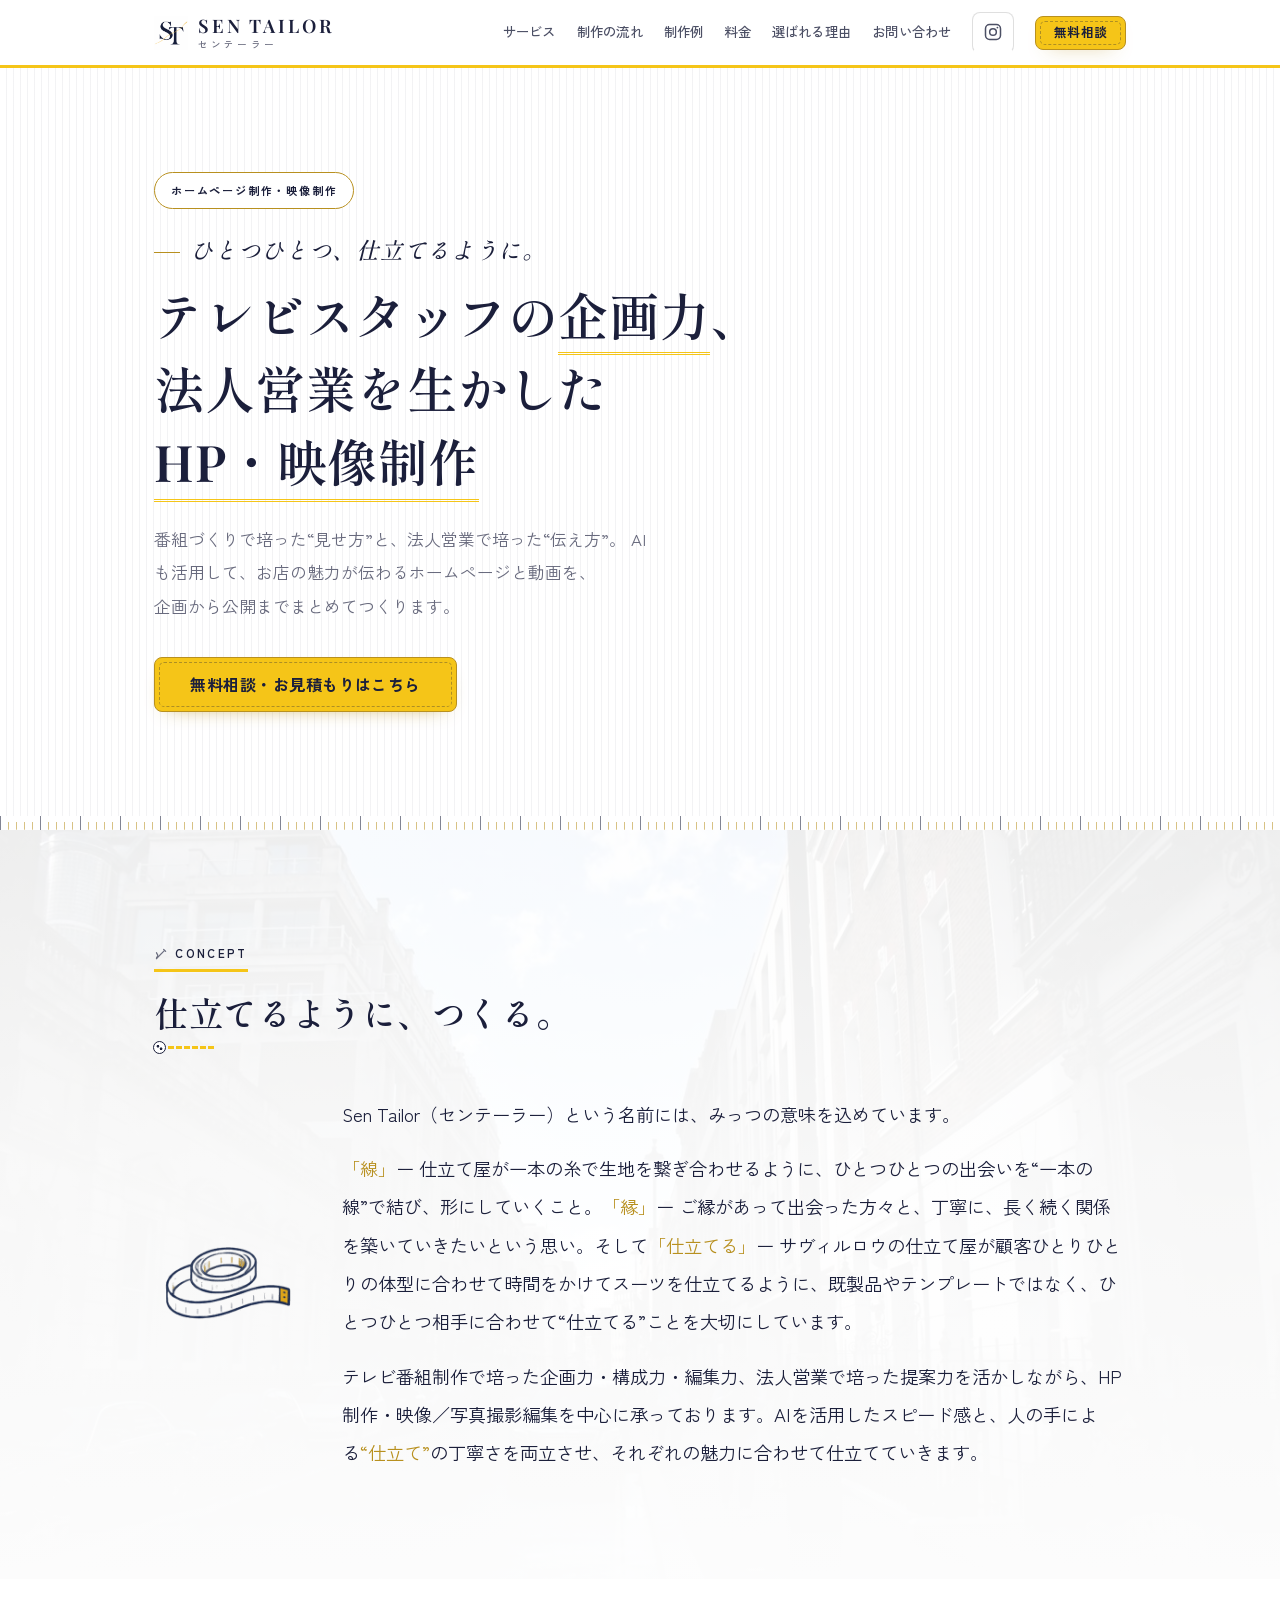
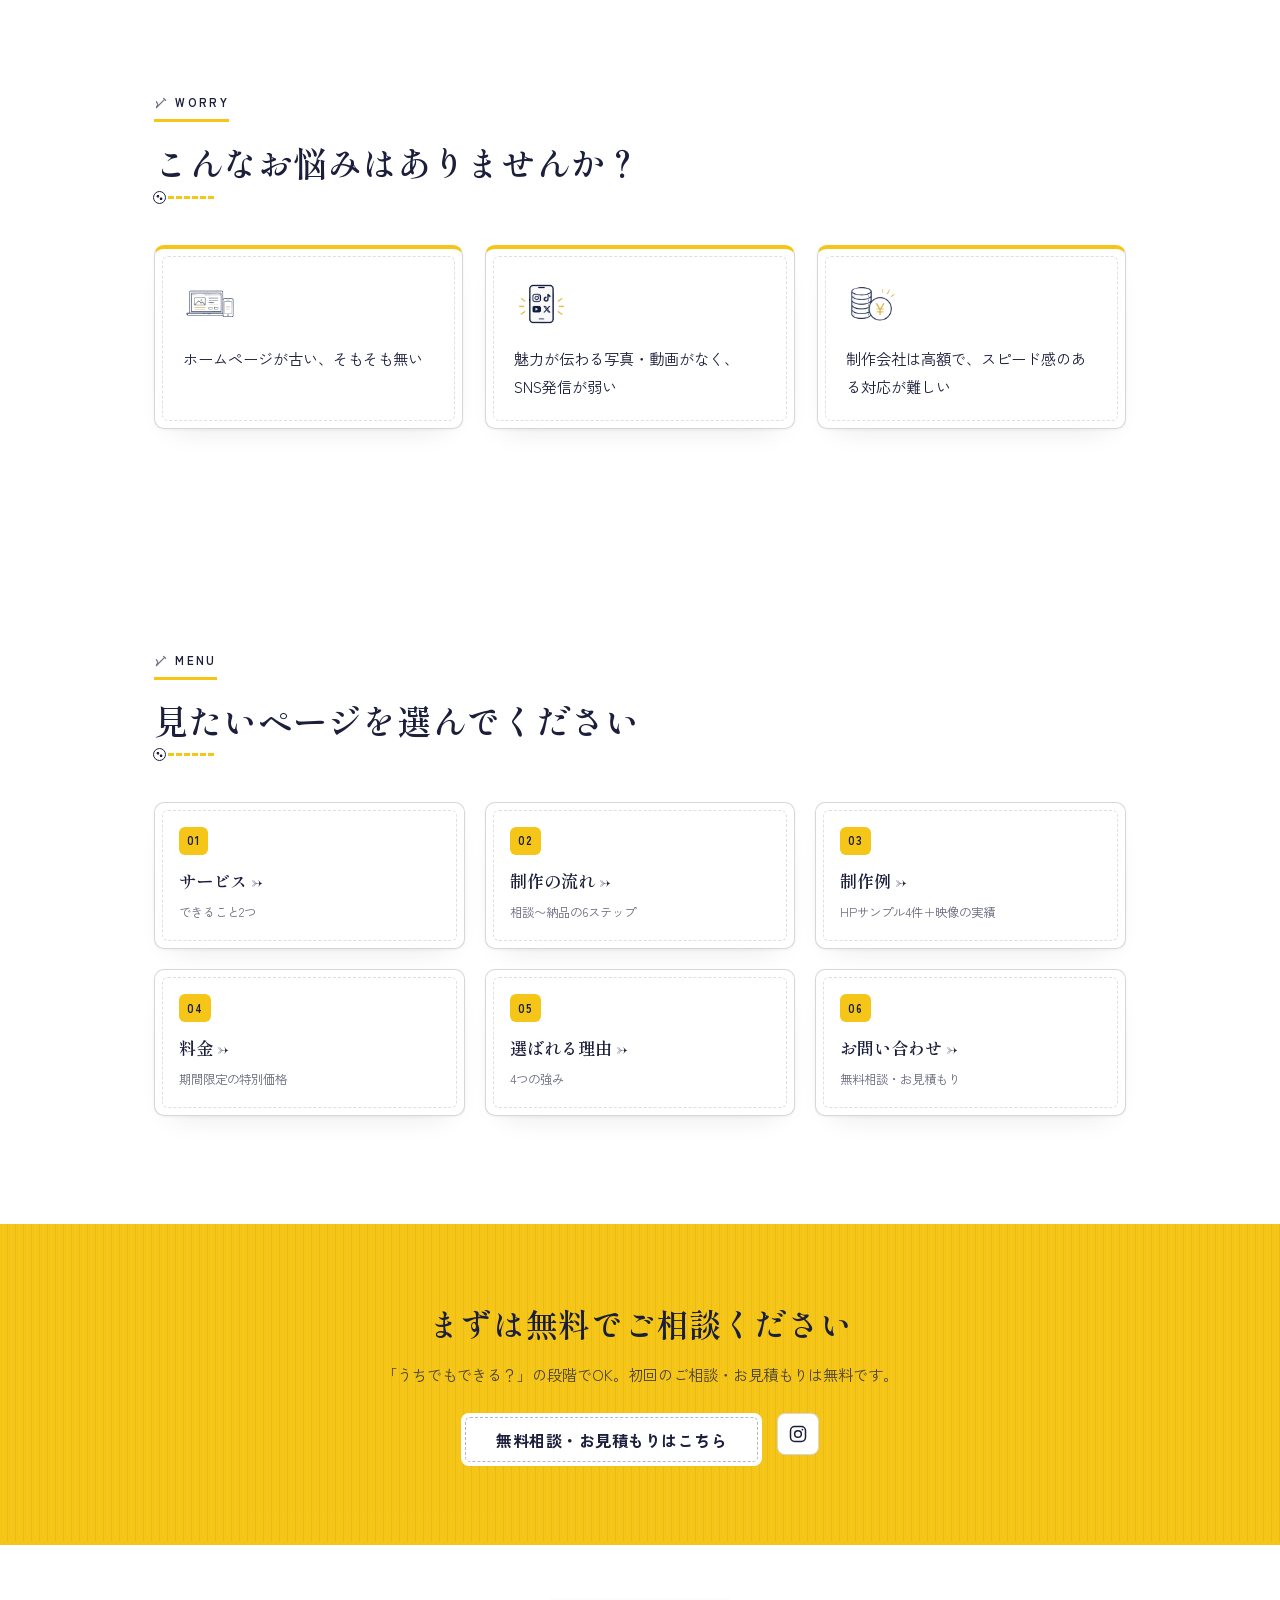
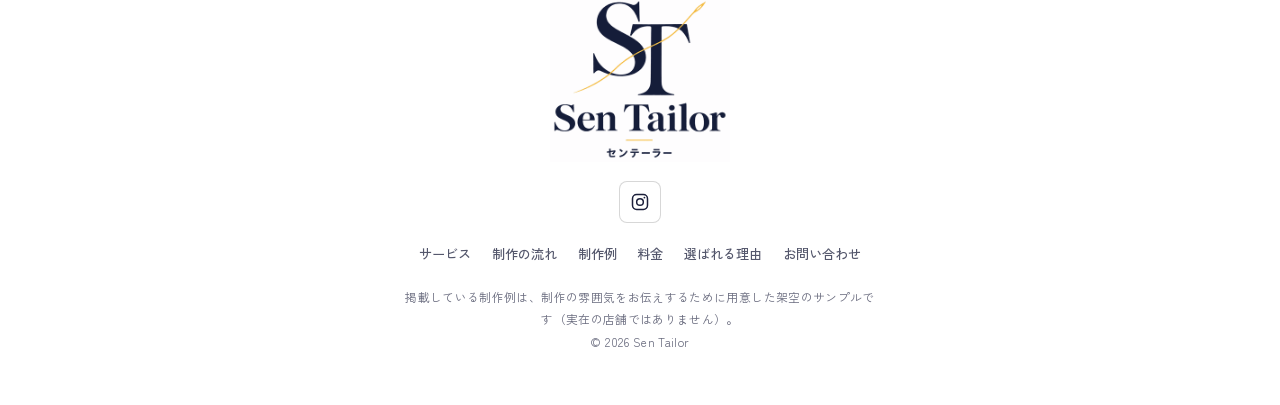
==== commit 9cc5c18f: "ブランドコンセプト文をCLAUDE.mdの最新版に合わせて整理 「線」「縁」「仕立てる」の説明を5段落から3段落に集約(CLAUDE.mdの更新に合わせた)。内容・強調箇所(span.q)は維持。  " ====
--- a/index.html
+++ b/index.html
@@ -570,9 +570,7 @@
           <img class="concept__art reveal" src="images/icon-tape-measure.png" alt="" width="320" height="320">
           <div class="concept__text">
             <p class="concept__lead reveal">Sen Tailor（センテーラー）という名前には、みっつの意味を込めています。</p>
-            <p class="concept__lead reveal">ひとつは<span class="q">「線」</span>。仕立て屋が一本の糸で生地を繋ぎ合わせるように、ひとつひとつの出会いを&ldquo;一本の線&rdquo;で結び、形にしていきます。</p>
-            <p class="concept__lead reveal">ふたつめは<span class="q">「縁」</span>。ご縁があって出会った方々と、丁寧に、長く続く関係を築いていきたいという思いを込めています。</p>
-            <p class="concept__lead reveal">そしてみっつめは<span class="q">「仕立てる」</span>ということ。サヴィルロウの仕立て屋が、顧客ひとりひとりの体型に合わせて時間をかけてスーツを仕立てるように。既製品やテンプレートではなく、ひとつひとつ相手に合わせて&ldquo;仕立てる&rdquo;ことを大切にしています。</p>
+            <p class="concept__lead reveal"><span class="q">「線」</span>ー 仕立て屋が一本の糸で生地を繋ぎ合わせるように、ひとつひとつの出会いを&ldquo;一本の線&rdquo;で結び、形にしていくこと。<span class="q">「縁」</span>ー ご縁があって出会った方々と、丁寧に、長く続く関係を築いていきたいという思い。そして<span class="q">「仕立てる」</span>ー サヴィルロウの仕立て屋が顧客ひとりひとりの体型に合わせて時間をかけてスーツを仕立てるように、既製品やテンプレートではなく、ひとつひとつ相手に合わせて&ldquo;仕立てる&rdquo;ことを大切にしています。</p>
             <p class="concept__lead reveal">テレビ番組制作で培った企画力・構成力・編集力、法人営業で培った提案力を活かしながら、HP制作・映像／写真撮影編集を中心に承っております。AIを活用したスピード感と、人の手による<span class="q">&ldquo;仕立て&rdquo;</span>の丁寧さを両立させ、それぞれの魅力に合わせて仕立てていきます。</p>
           </div>
         </div>
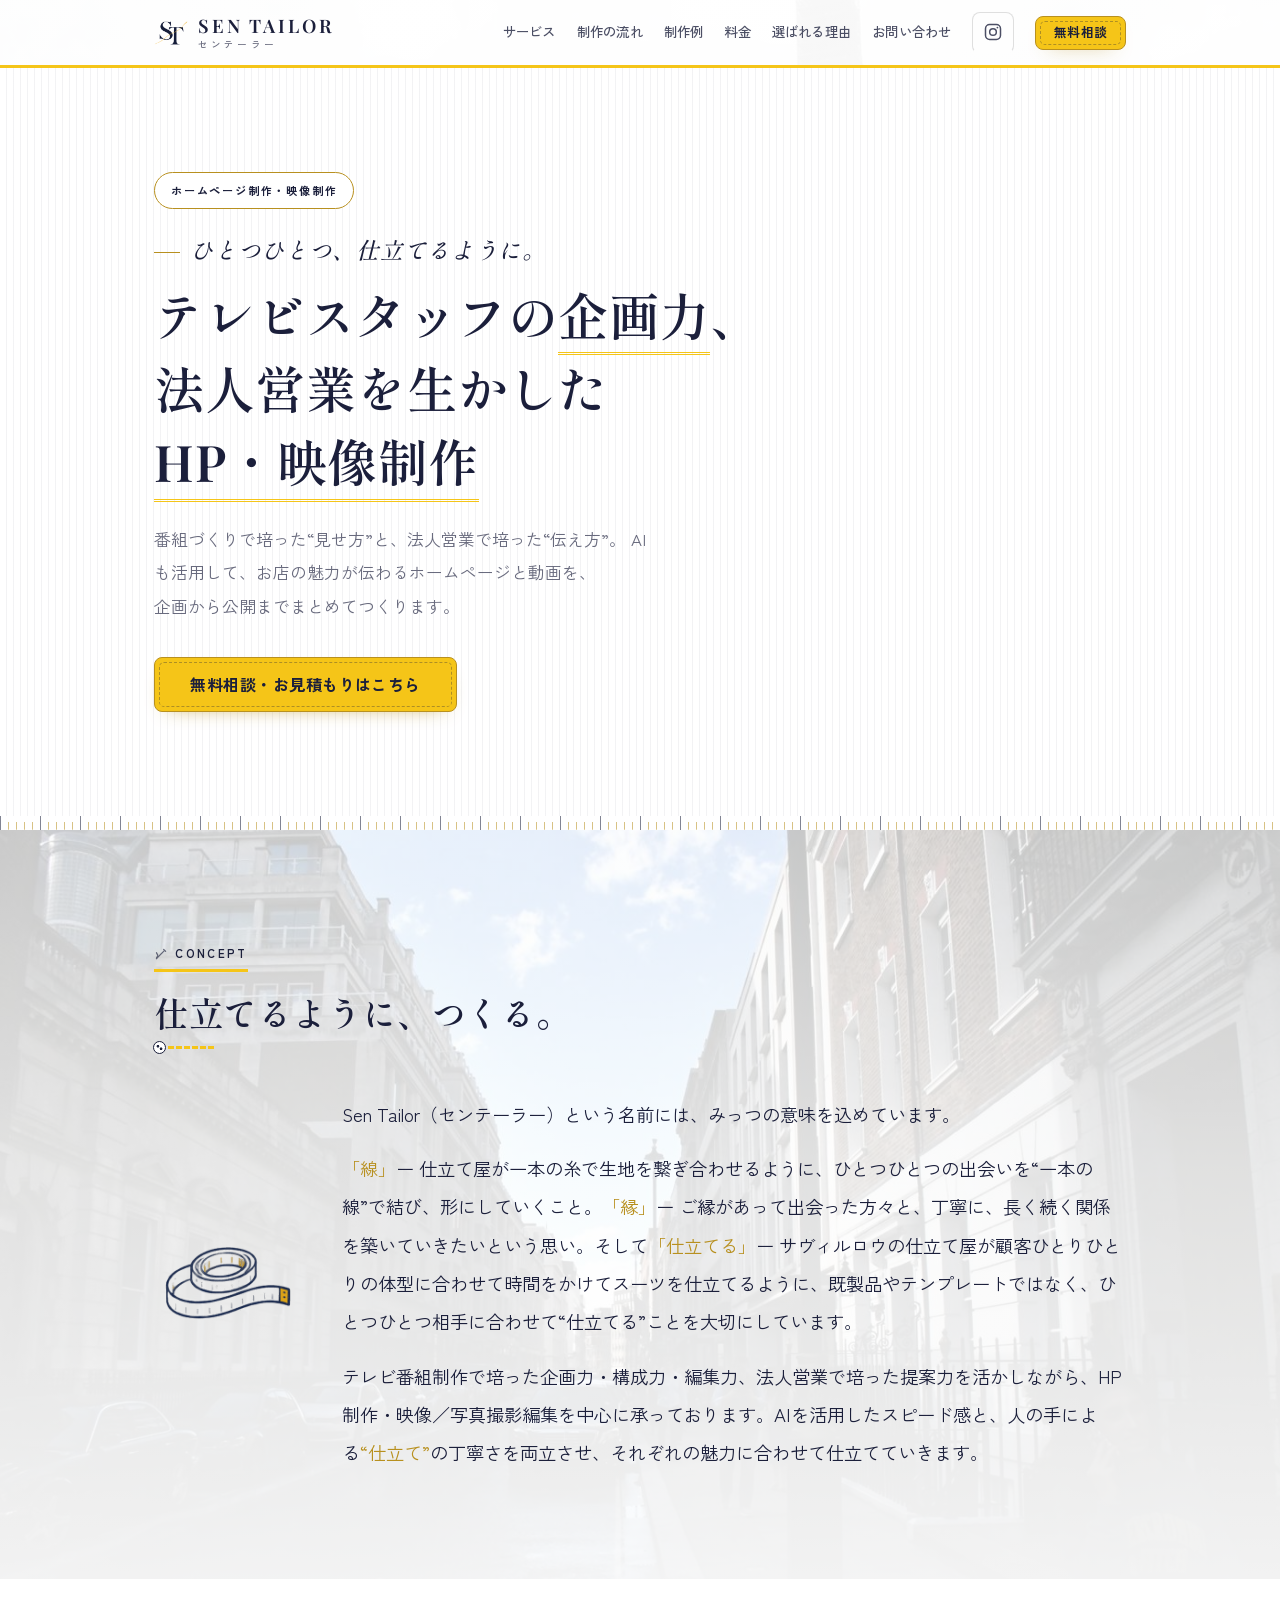
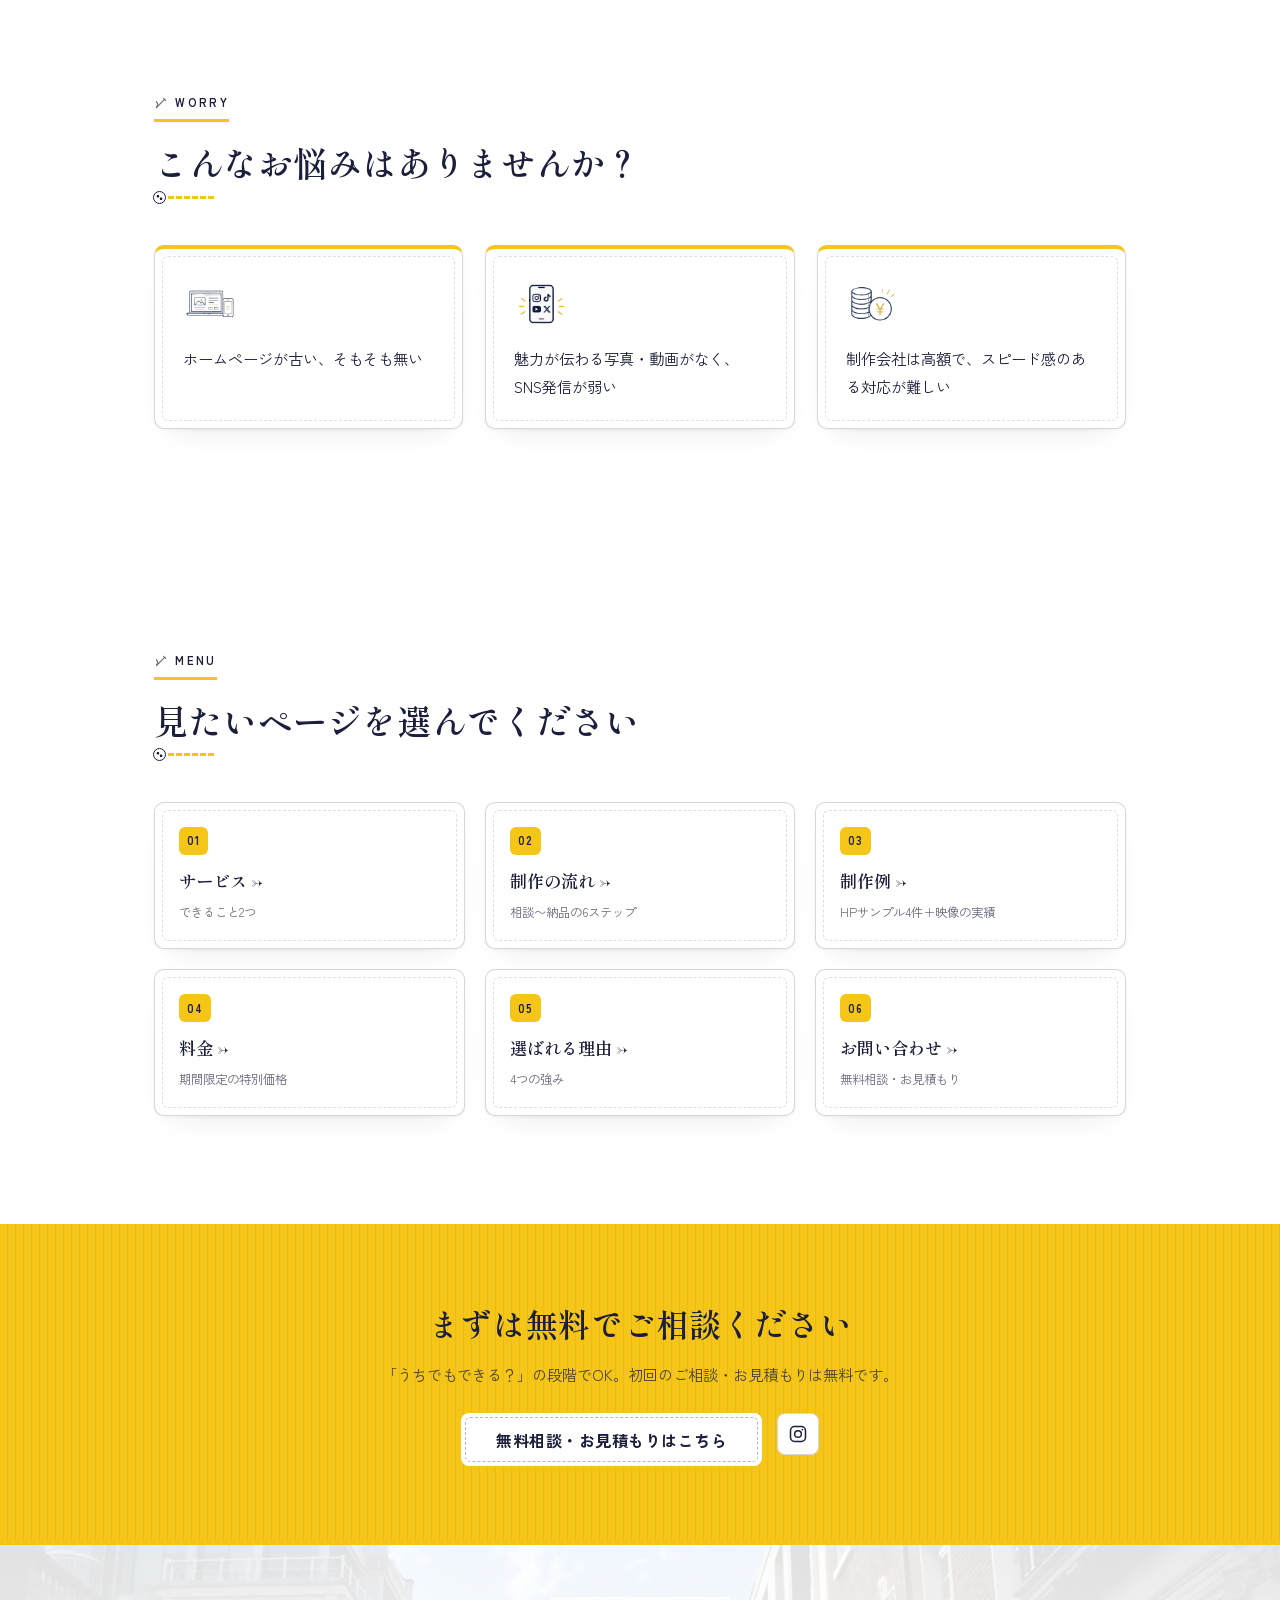
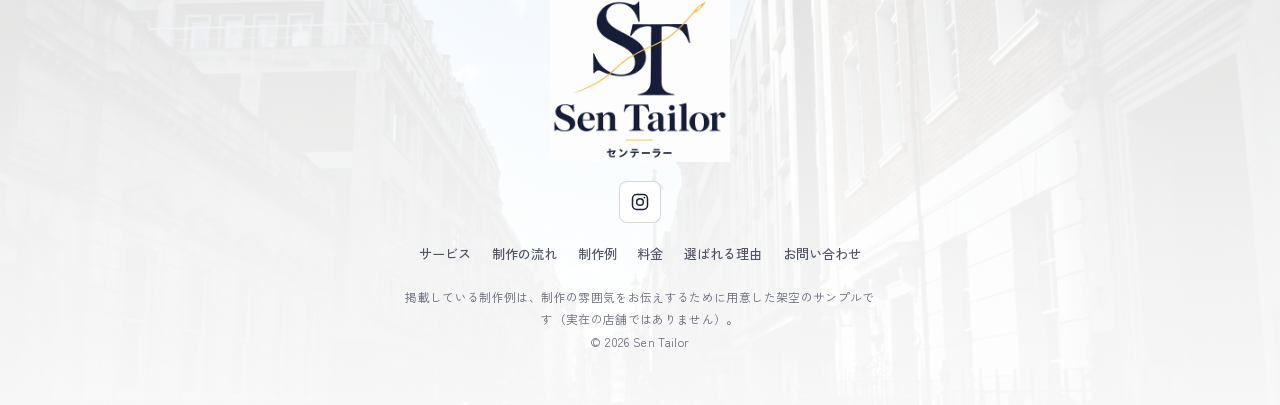
==== commit ec4c13d3: "Conceptの写真を濃く、ヘッダー/フッターにも写真背景を追加 - Conceptセクションの背景写真のウォッシュを薄くして、写真がより見えるように調整 - ヘッダー(常時表示・全ページ)には、ごく" ====
--- a/index.html
+++ b/index.html
@@ -119,7 +119,9 @@
   /* ---------- Header ---------- */
   .site-header {
     position: sticky; top: 0; z-index: 40;
-    background: var(--white); border-bottom: 3px solid var(--yellow);
+    background-image: linear-gradient(rgba(255,255,255,.97), rgba(255,255,255,.97)), url("images/whybio-bg.jpg");
+    background-size: cover; background-position: center 20%; background-repeat: no-repeat;
+    border-bottom: 3px solid var(--yellow);
     transition: box-shadow 0.25s ease;
   }
   .site-header.scrolled { box-shadow: 0 8px 24px -18px rgba(27, 31, 59, 0.4); }
@@ -423,7 +425,11 @@
   }
 
   /* ---------- Footer ---------- */
-  .site-footer { background: var(--white); border-top: 3px solid var(--yellow); color: var(--navy); }
+  .site-footer {
+    background-image: linear-gradient(rgba(255,255,255,.88), rgba(255,255,255,.94) 60%, rgba(255,255,255,.97)), url("images/concept-bg.jpg");
+    background-size: cover; background-position: center 30%; background-repeat: no-repeat;
+    border-top: 3px solid var(--yellow); color: var(--navy);
+  }
   .footer-in {
     max-width: var(--wrap); margin-inline: auto; padding: clamp(34px, 6vw, 52px) var(--pad);
     display: grid; gap: 1.2rem; justify-items: center; text-align: center;
@@ -459,7 +465,7 @@
   .concept .wrap { max-width: 50em; }
   .concept--photo {
     background-image:
-      linear-gradient(180deg, rgba(255,255,255,.93) 0%, rgba(255,255,255,.97) 45%, rgba(255,255,255,.99) 100%),
+      linear-gradient(180deg, rgba(255,255,255,.78) 0%, rgba(255,255,255,.88) 45%, rgba(255,255,255,.95) 100%),
       url("images/concept-bg.jpg");
     background-size: cover;
     background-position: center 32%;
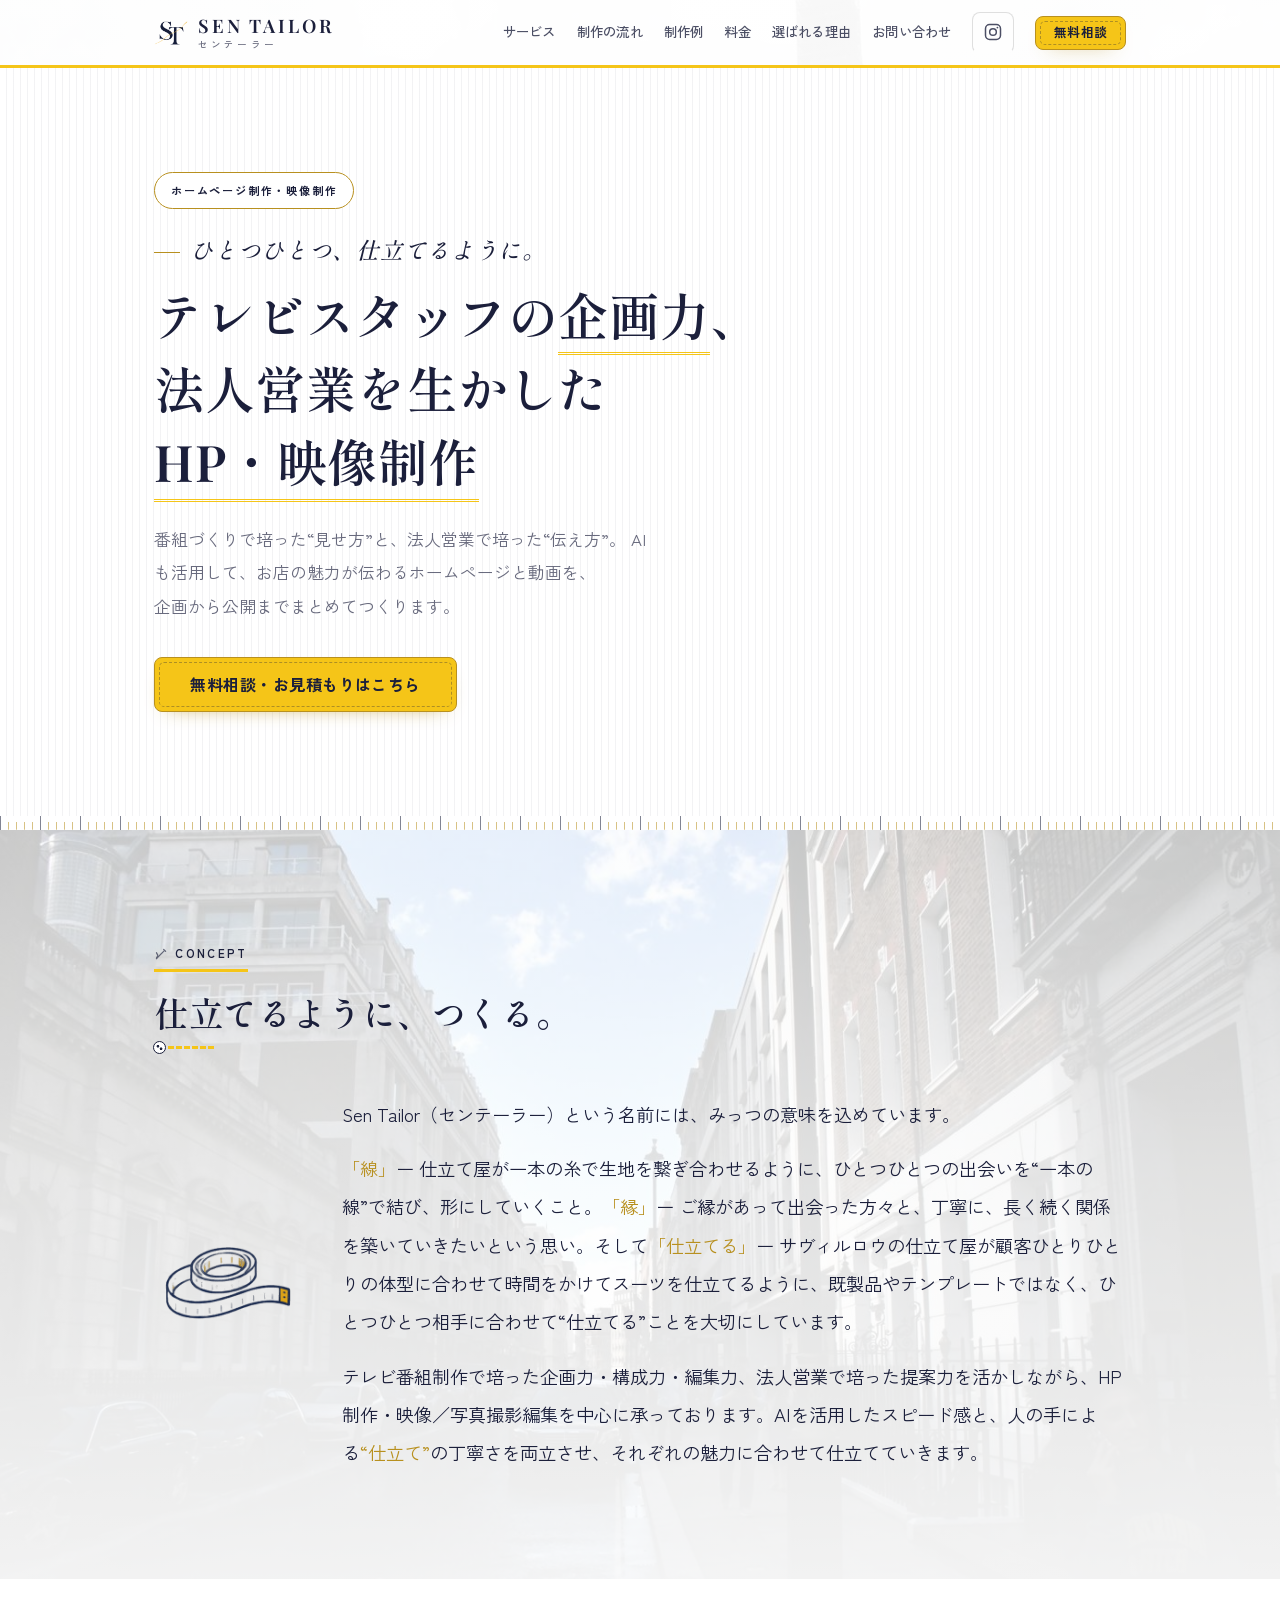
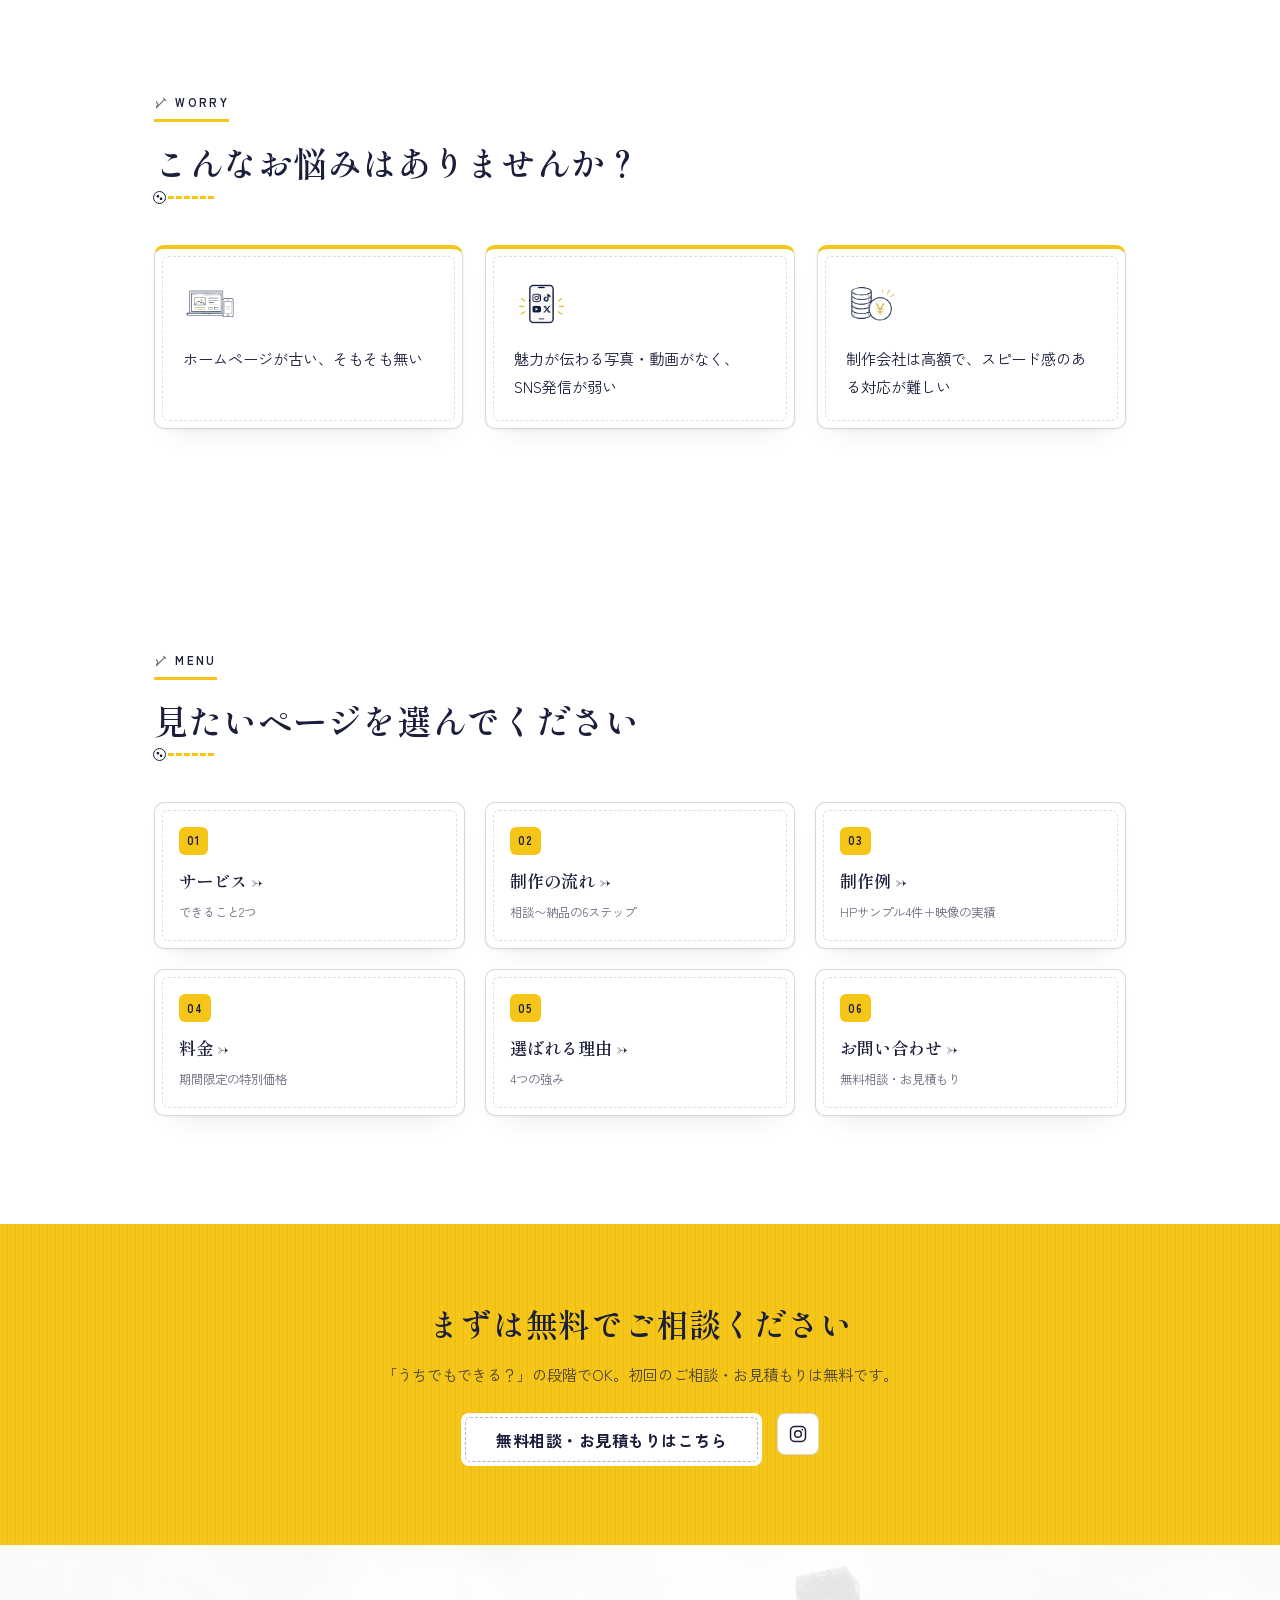
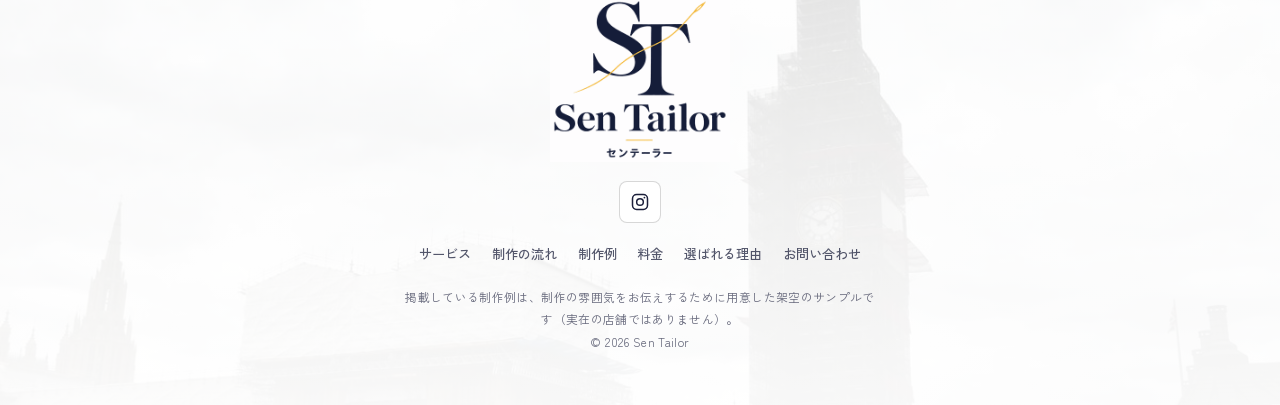
==== commit 26531073: "運営者について(why-bio)の写真を削除し、フッターの写真をBigBenに差し替え - why-bio: 背景写真を削除し、元の白背景カードに戻した - footer: 背景写真をサヴィルロウ通り" ====
--- a/index.html
+++ b/index.html
@@ -399,9 +399,7 @@
   .why-card h3 { font-size: 1.1rem; margin-bottom: 0.4rem; }
   .why-card p { font-size: 0.9rem; color: var(--navy-soft); line-height: 1.8; }
   .why-bio {
-    position: relative; margin-top: clamp(28px, 5vw, 44px);
-    background-image: linear-gradient(180deg, rgba(255,255,255,.90) 0%, rgba(255,255,255,.96) 55%, rgba(255,255,255,.99) 100%), url("images/whybio-bg.jpg");
-    background-size: cover; background-position: center 28%; background-repeat: no-repeat;
+    margin-top: clamp(28px, 5vw, 44px); background: var(--white);
     border: 1px solid var(--line); border-left: 4px solid var(--yellow);
     border-radius: var(--radius); padding: clamp(20px, 3.4vw, 28px); max-width: var(--measure);
   }
@@ -426,7 +424,7 @@
 
   /* ---------- Footer ---------- */
   .site-footer {
-    background-image: linear-gradient(rgba(255,255,255,.88), rgba(255,255,255,.94) 60%, rgba(255,255,255,.97)), url("images/concept-bg.jpg");
+    background-image: linear-gradient(rgba(255,255,255,.88), rgba(255,255,255,.94) 60%, rgba(255,255,255,.97)), url("images/whybio-bg.jpg");
     background-size: cover; background-position: center 30%; background-repeat: no-repeat;
     border-top: 3px solid var(--yellow); color: var(--navy);
   }
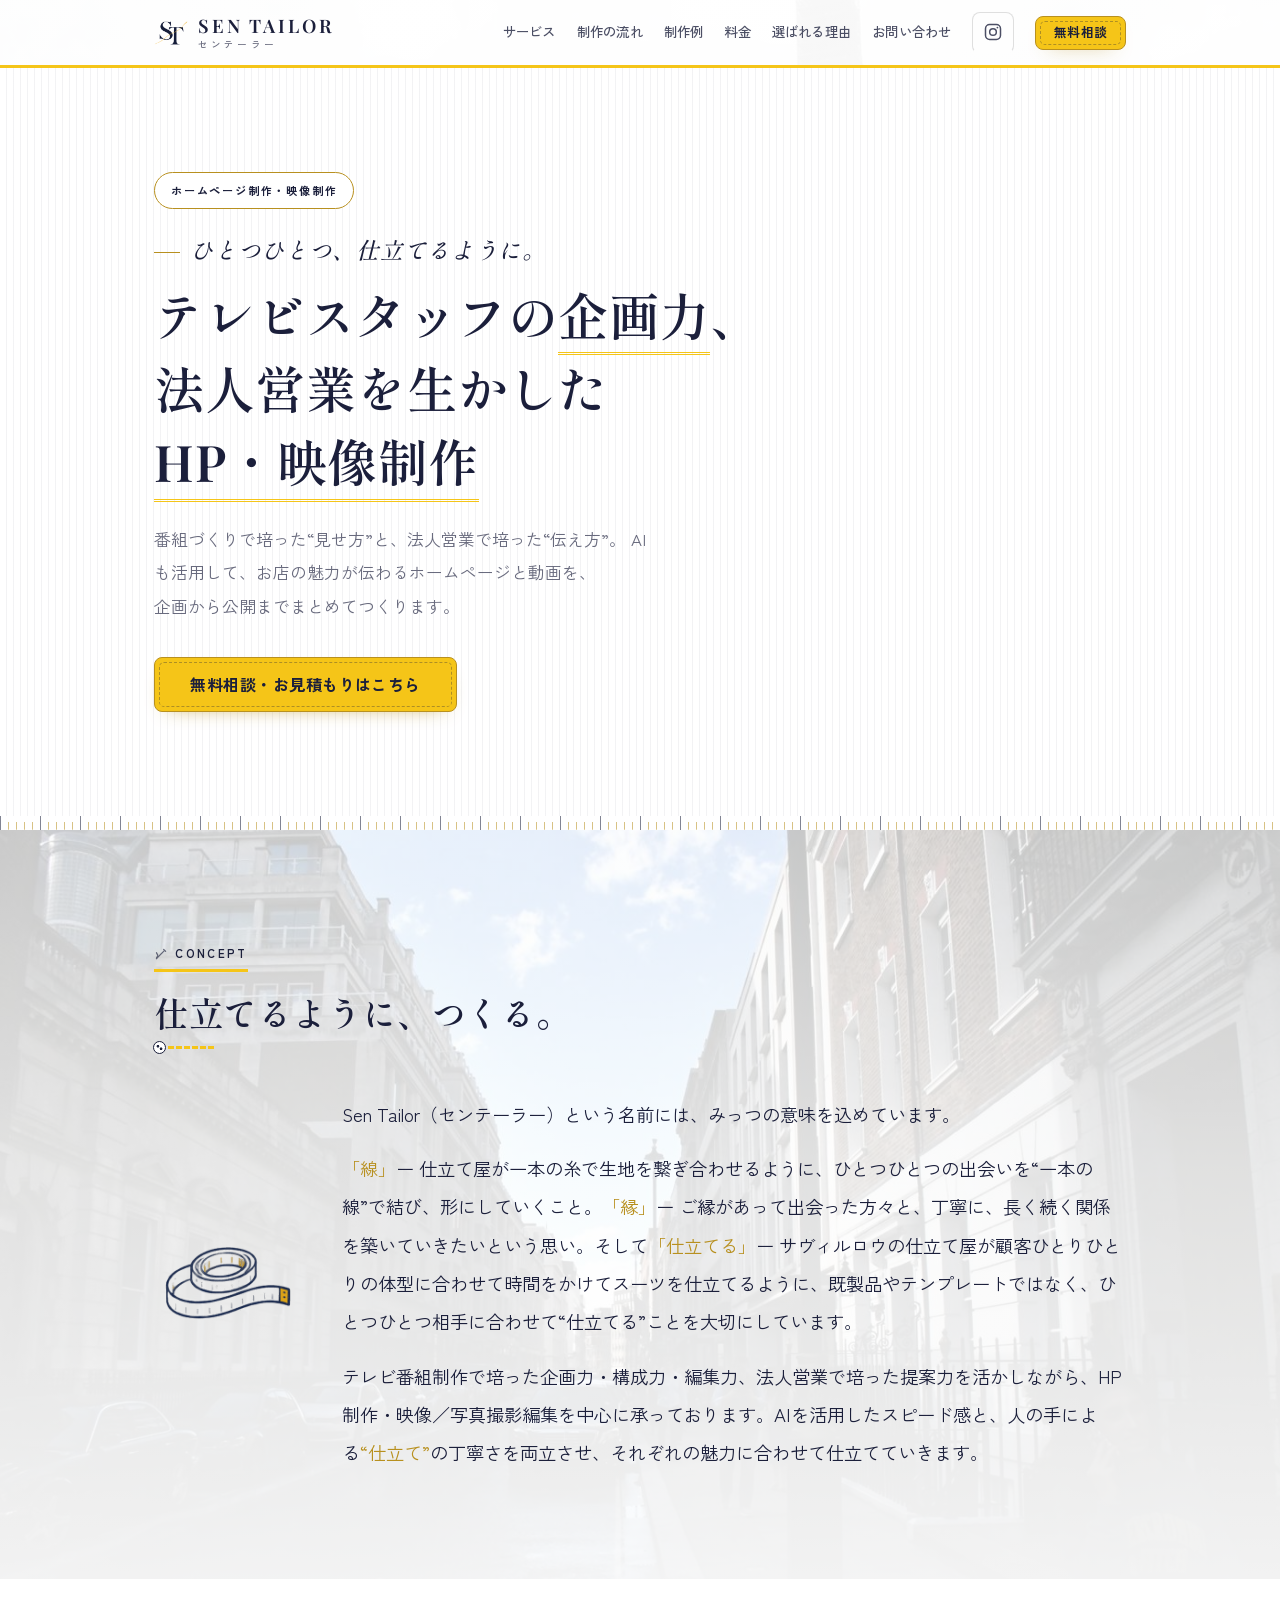
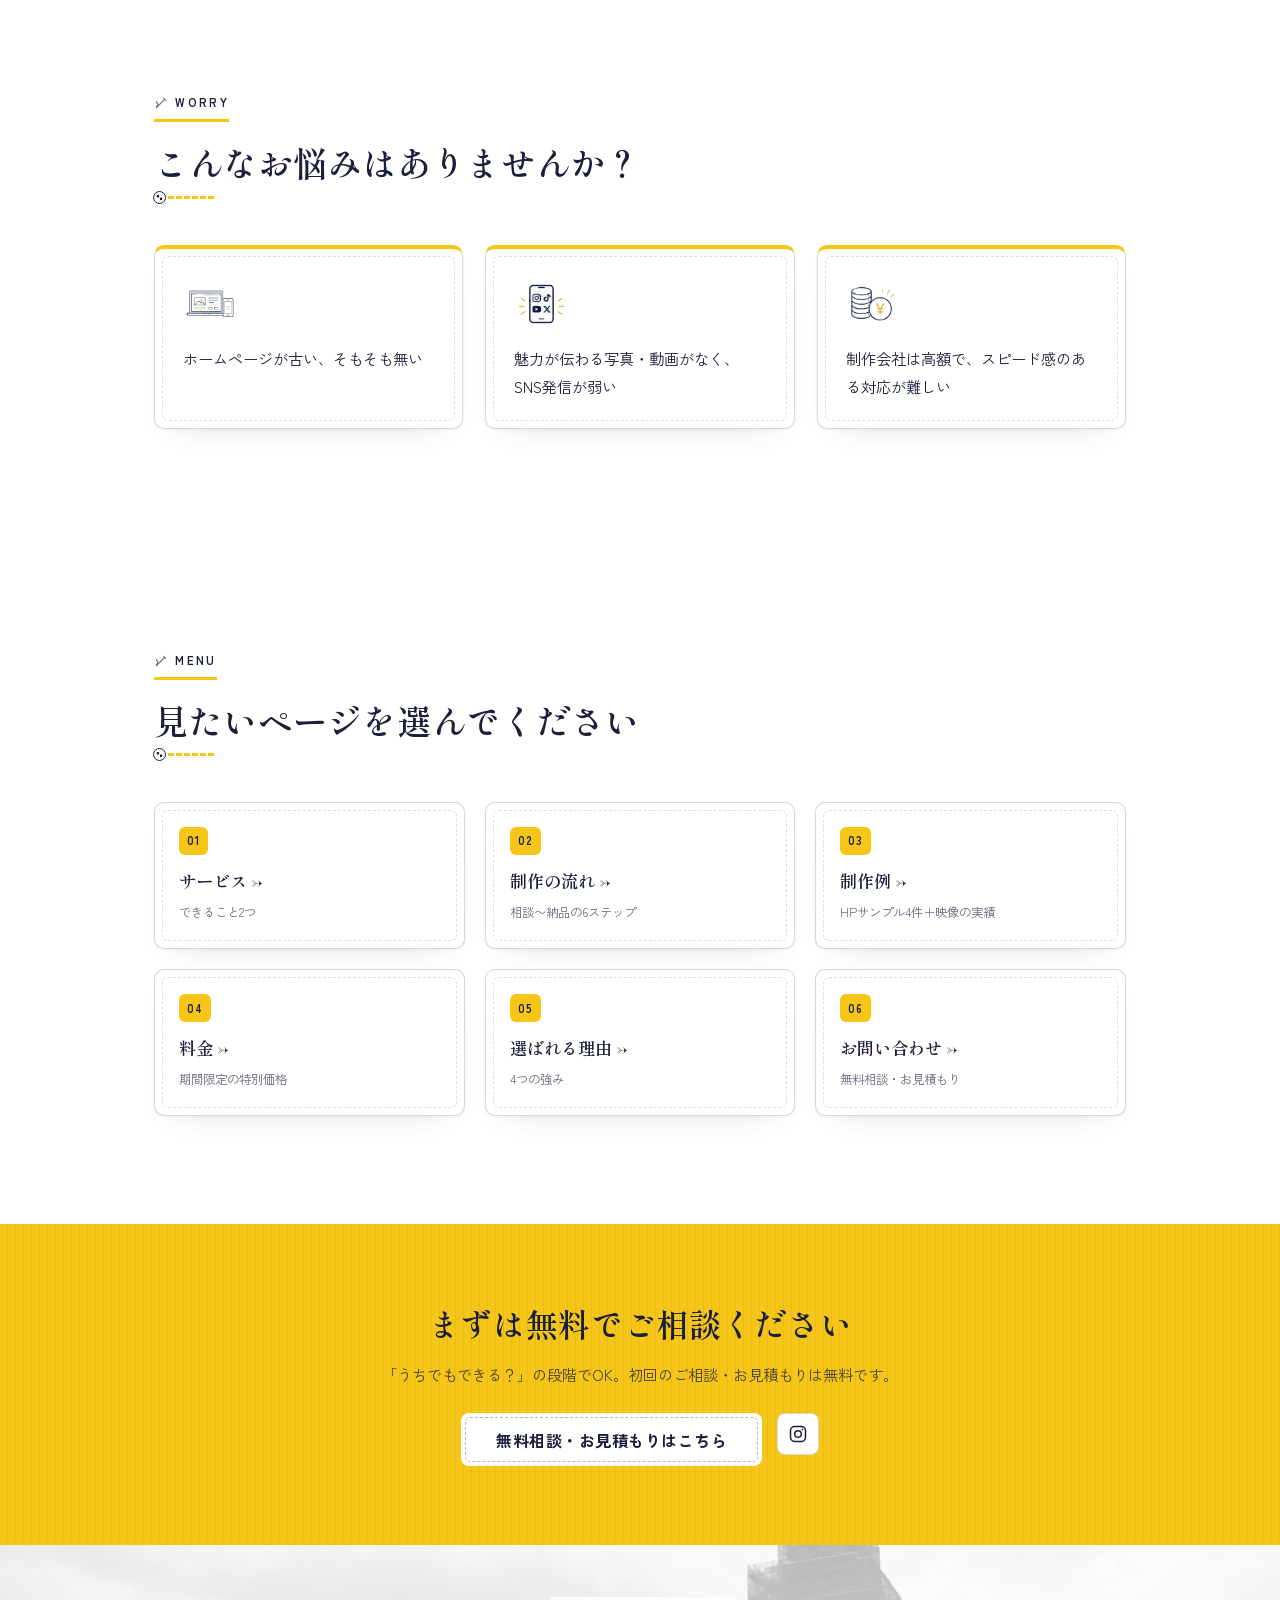
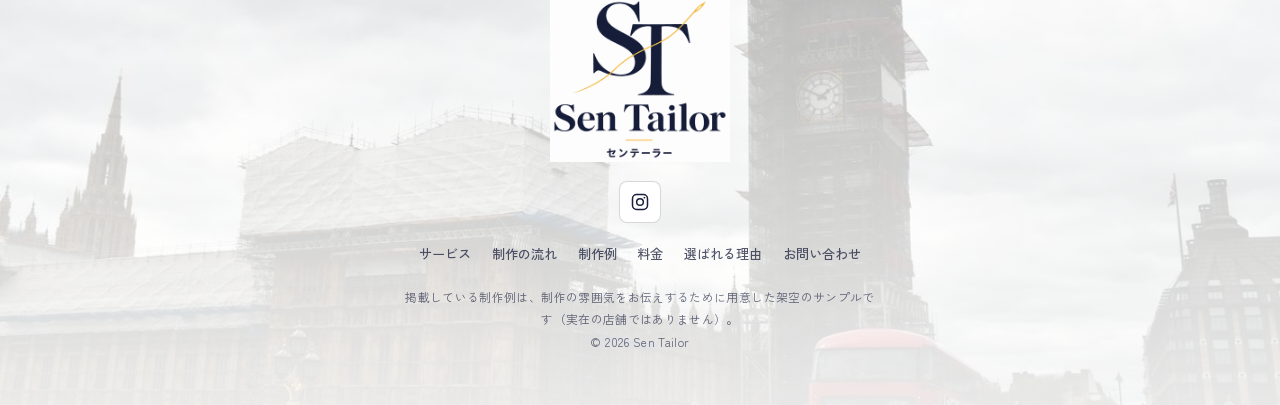
==== commit 91a27606: "フッター写真の表示位置を下側に、ウォッシュを濃く調整 Co-Authored-By: Claude Sonnet 5 <noreply@anthropic.com>" ====
--- a/index.html
+++ b/index.html
@@ -424,8 +424,8 @@
 
   /* ---------- Footer ---------- */
   .site-footer {
-    background-image: linear-gradient(rgba(255,255,255,.88), rgba(255,255,255,.94) 60%, rgba(255,255,255,.97)), url("images/whybio-bg.jpg");
-    background-size: cover; background-position: center 30%; background-repeat: no-repeat;
+    background-image: linear-gradient(rgba(255,255,255,.70), rgba(255,255,255,.82) 60%, rgba(255,255,255,.90)), url("images/whybio-bg.jpg");
+    background-size: cover; background-position: center 62%; background-repeat: no-repeat;
     border-top: 3px solid var(--yellow); color: var(--navy);
   }
   .footer-in {
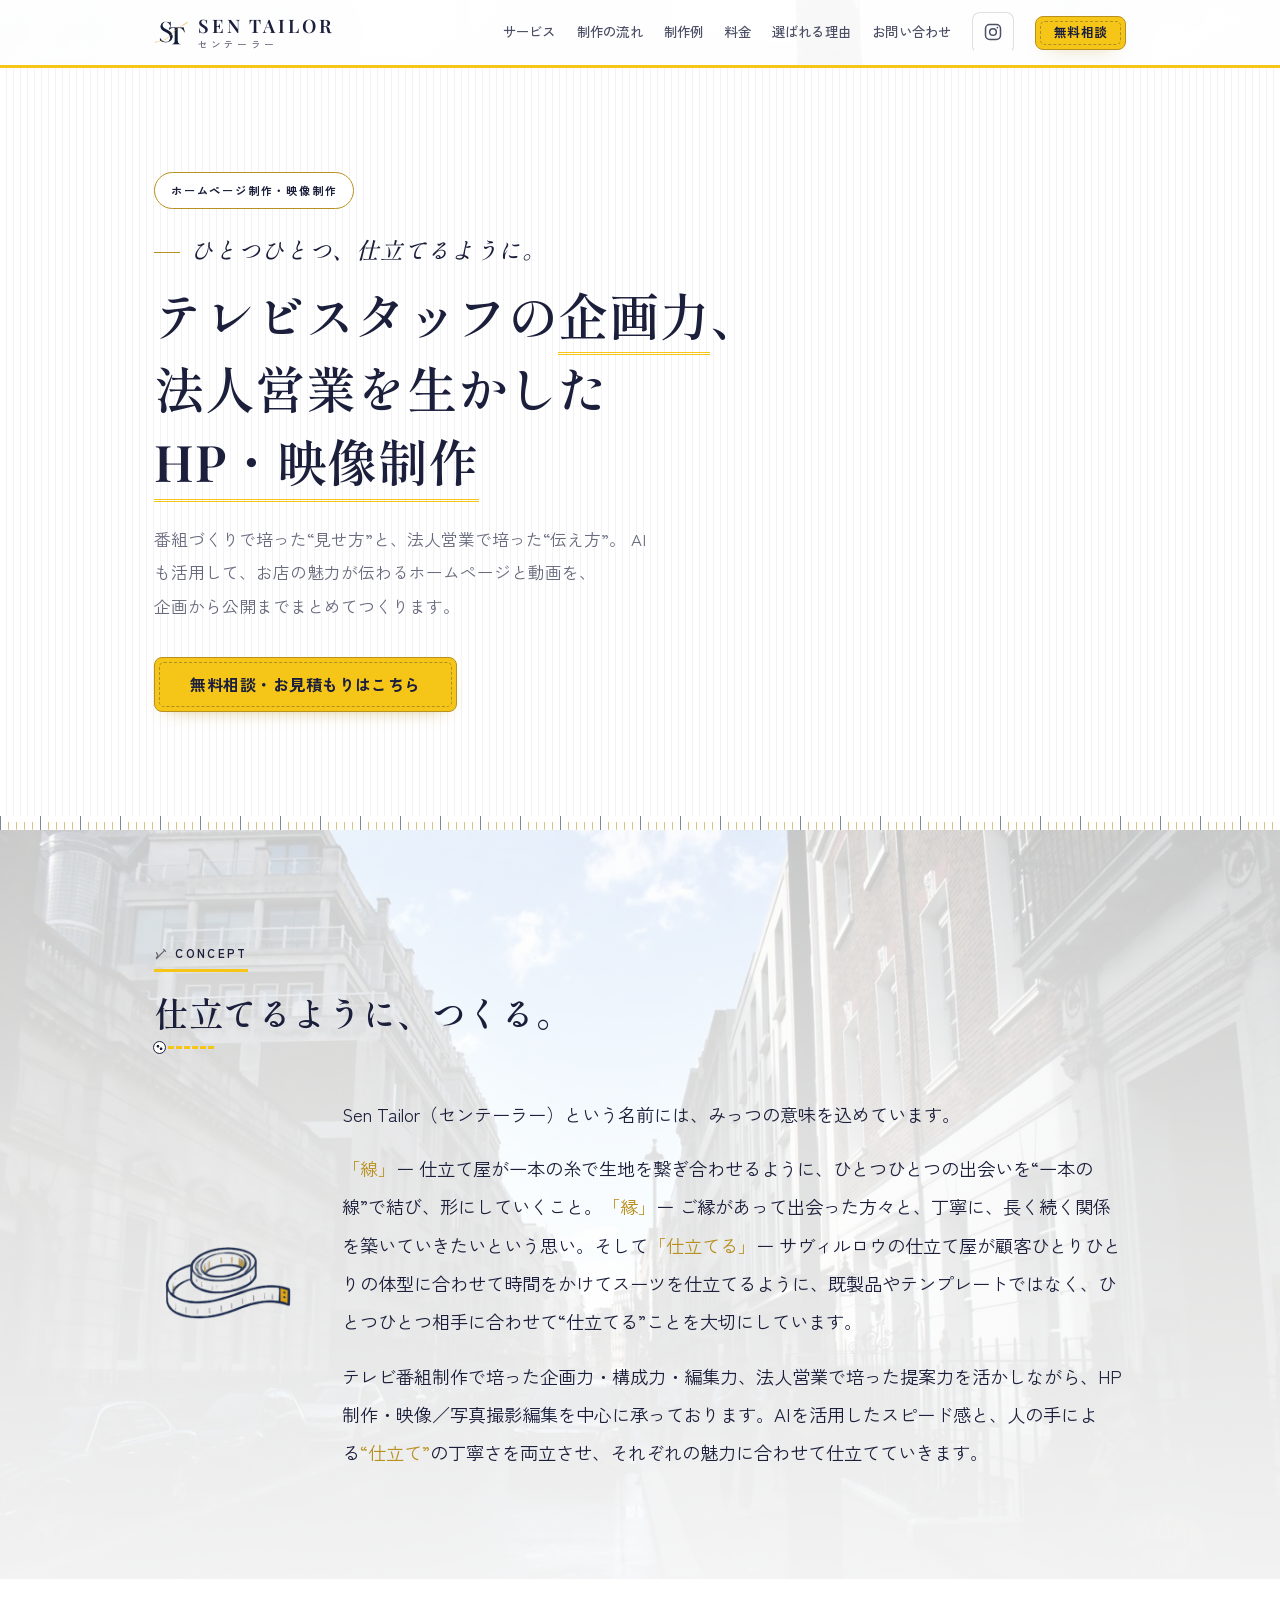
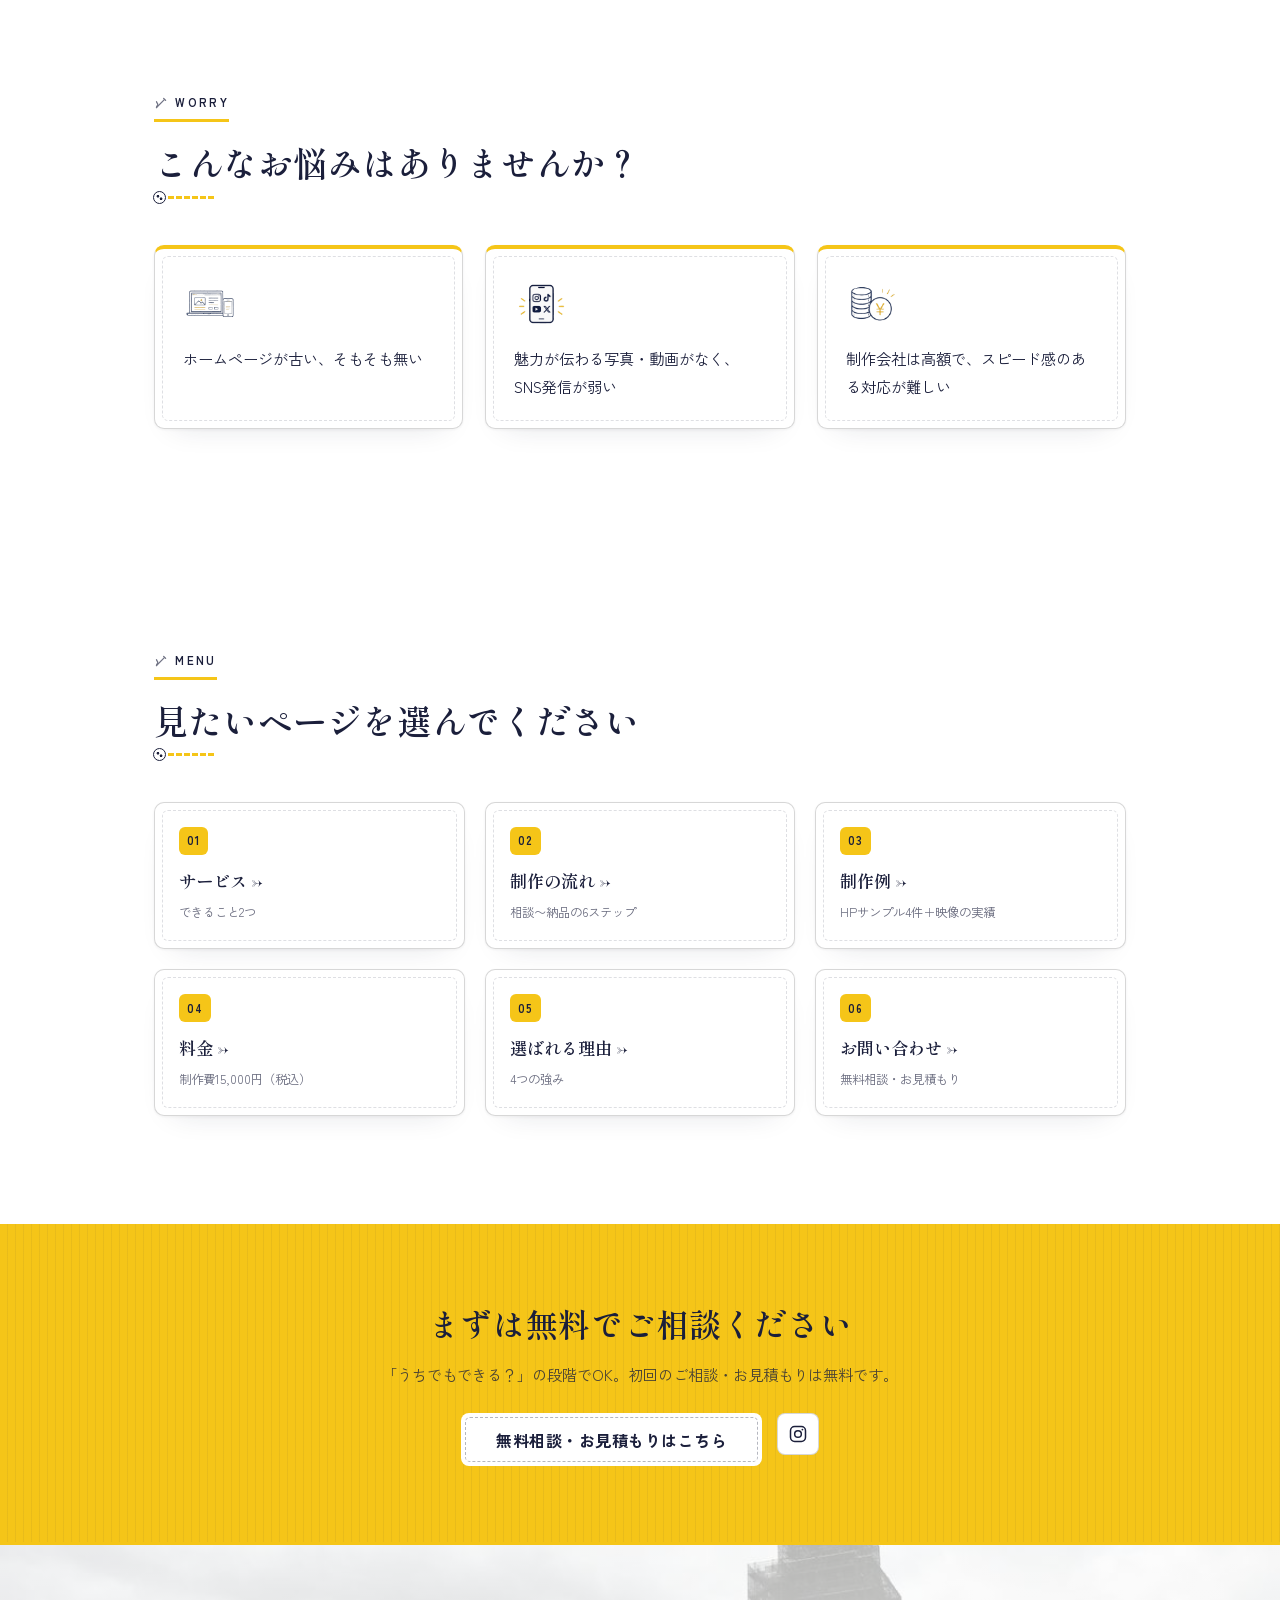
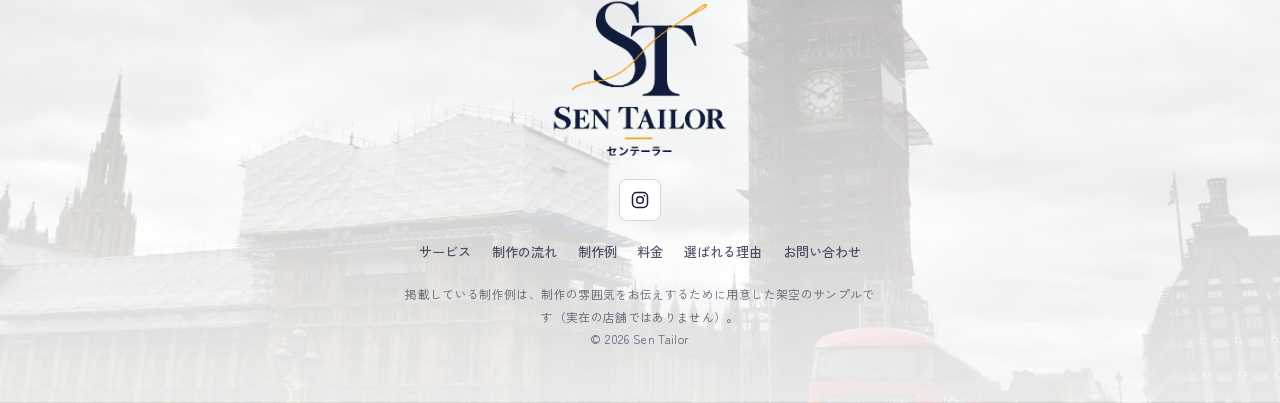
==== commit b4ae9e2a: "料金表記を更新（制作費15,000円・範囲/修正回数/維持費を明記） - 制作費を15,000円（税込）に変更 - 範囲：トップ＋2ページ、修正は公開前2回まで／維持費：独自ドメイン代のみ（年約2,0" ====
--- a/index.html
+++ b/index.html
@@ -614,7 +614,7 @@
           <a class="menu-item reveal" href="#/services"><span class="menu-item__n">01</span><span class="menu-item__t">サービス</span><span class="menu-item__d">できること2つ</span></a>
           <a class="menu-item reveal" href="#/flow"><span class="menu-item__n">02</span><span class="menu-item__t">制作の流れ</span><span class="menu-item__d">相談〜納品の6ステップ</span></a>
           <a class="menu-item reveal" href="#/works"><span class="menu-item__n">03</span><span class="menu-item__t">制作例</span><span class="menu-item__d">HPサンプル4件＋映像の実績</span></a>
-          <a class="menu-item reveal" href="#/pricing"><span class="menu-item__n">04</span><span class="menu-item__t">料金</span><span class="menu-item__d">期間限定の特別価格</span></a>
+          <a class="menu-item reveal" href="#/pricing"><span class="menu-item__n">04</span><span class="menu-item__t">料金</span><span class="menu-item__d">制作費15,000円（税込）</span></a>
           <a class="menu-item reveal" href="#/why"><span class="menu-item__n">05</span><span class="menu-item__t">選ばれる理由</span><span class="menu-item__d">4つの強み</span></a>
           <a class="menu-item reveal" href="#/contact"><span class="menu-item__n">06</span><span class="menu-item__t">お問い合わせ</span><span class="menu-item__d">無料相談・お見積もり</span></a>
         </nav>
@@ -649,7 +649,7 @@
             </div>
             <h3 class="svc__title">ホームページ制作</h3>
             <p class="svc__desc">小さなお店向けの、スマホで見やすいサイト。AIを使ってスピーディーに。</p>
-            <div class="svc__tags"><span class="svc__tag">1ページ〜</span><span class="svc__tag">スマホ対応</span><span class="svc__tag">特別価格</span></div>
+            <div class="svc__tags"><span class="svc__tag">1ページ〜</span><span class="svc__tag">スマホ対応</span></div>
           </article>
           <article class="svc reveal">
             <div class="svc__lead">
@@ -766,23 +766,20 @@
           <div class="price-card price-card--main reveal">
             <h3>ホームページ制作</h3>
             <p class="price-card__sub">スマホ対応・シンプルなお店のサイト</p>
-            <p class="price-big"><span class="num">5,000</span><span class="unit">円（税込）</span></p>
-            <span class="price-badge">期間限定の特別価格</span>
+            <p class="price-big"><span class="num">15,000</span><span class="unit">円（税込）</span></p>
+            <span class="price-badge">トップ＋2ページ</span>
             <ul class="price-list">
-              <li>制作費は 5,000円（税込）ぽっきり。追加料金はありません。</li>
-              <li>ドメイン代はお客様ご負担（実費）。取得のお手伝いはします。</li>
+              <li>制作費：15,000円（税込）</li>
+              <li>範囲：トップ＋2ページ、修正は公開前2回まで</li>
+              <li>維持費：独自ドメイン代のみ（年約2,000円、お客様名義）。月額はありません。</li>
             </ul>
-            <p class="price-note">
-              ※ 実績を増やすための期間限定価格です。受付できる件数には上限があります。<br>
-              正式な料金は決まり次第、あらためてご案内します。
-            </p>
             <a class="btn btn--solid" data-form href="https://docs.google.com/forms/d/e/1FAIpQLSdYIskEfObyCKoRb7oAOp9SZtcJoFzgi5C20hyMu8E7h2deIQ/viewform" target="_blank" rel="noopener">この価格で相談する</a>
           </div>
           <div class="price-card reveal">
             <h3>映像・写真の撮影／編集</h3>
             <p class="price-card__sub">店舗紹介・PR・SNSショート動画、写真撮影と編集</p>
             <p class="price-est">
-              <strong>内容に応じてお見積もりします（初回相談無料）。</strong>
+              <strong>内容に応じてお見積もりします。</strong>
               <span>やりたいこと・ご予算をお聞かせいただき、一式でご提示します。</span>
             </p>
             <p class="price-note">
@@ -828,7 +825,7 @@
         </div>
         <div class="why-bio reveal">
           <h3>運営者について</h3>
-          <p>バラエティ番組やYouTubeチャンネルの制作現場で、<strong>AD・ディレクター</strong>として企画から編集までを経験。いまは会社員として<strong>法人営業</strong>をしています。その2つの経験とAIを掛け合わせて、小さなお店の発信をお手伝いしています。いまは実績を増やすため、期間限定の特別価格でご案内しています。</p>
+          <p>バラエティ番組やYouTubeチャンネルの制作現場で、<strong>AD・ディレクター</strong>として企画から編集までを経験。いまは会社員として<strong>法人営業</strong>をしています。その2つの経験とAIを掛け合わせて、小さなお店の発信をお手伝いしています。</p>
         </div>
       </div>
     </section>
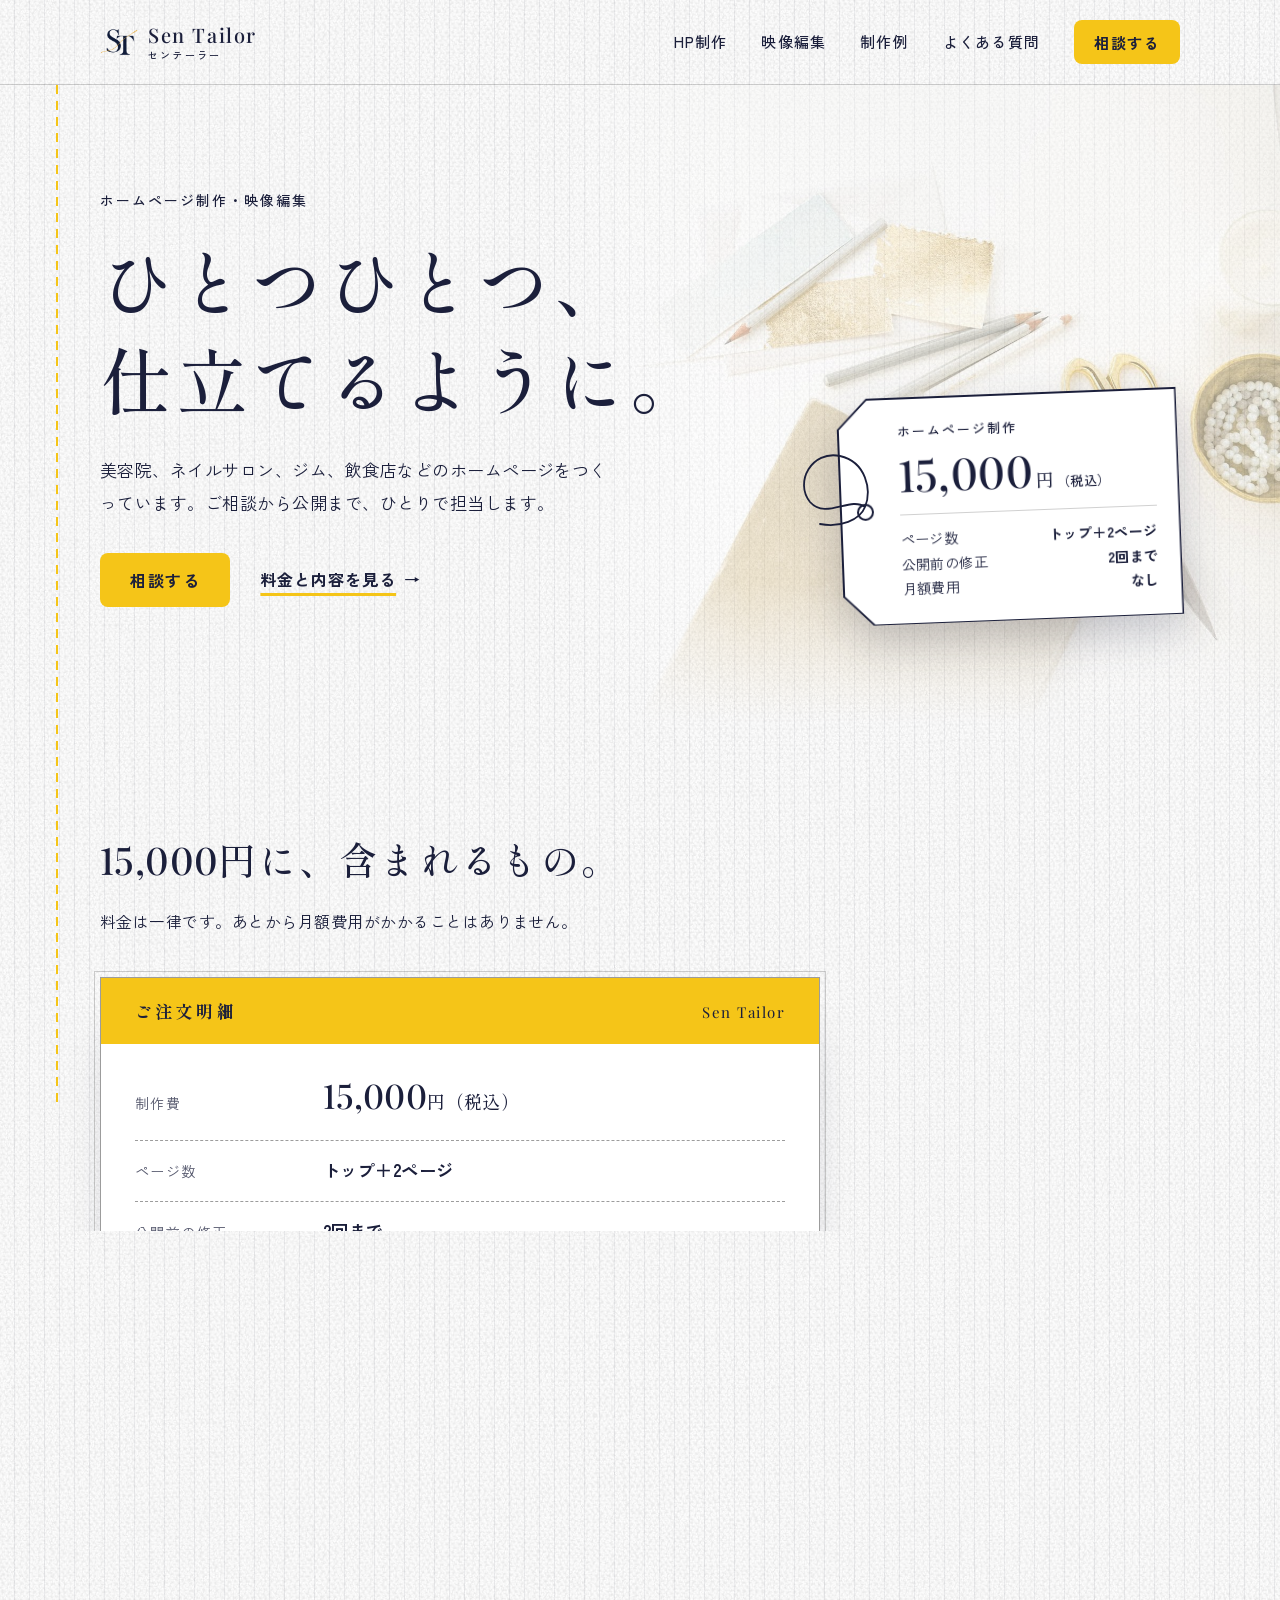
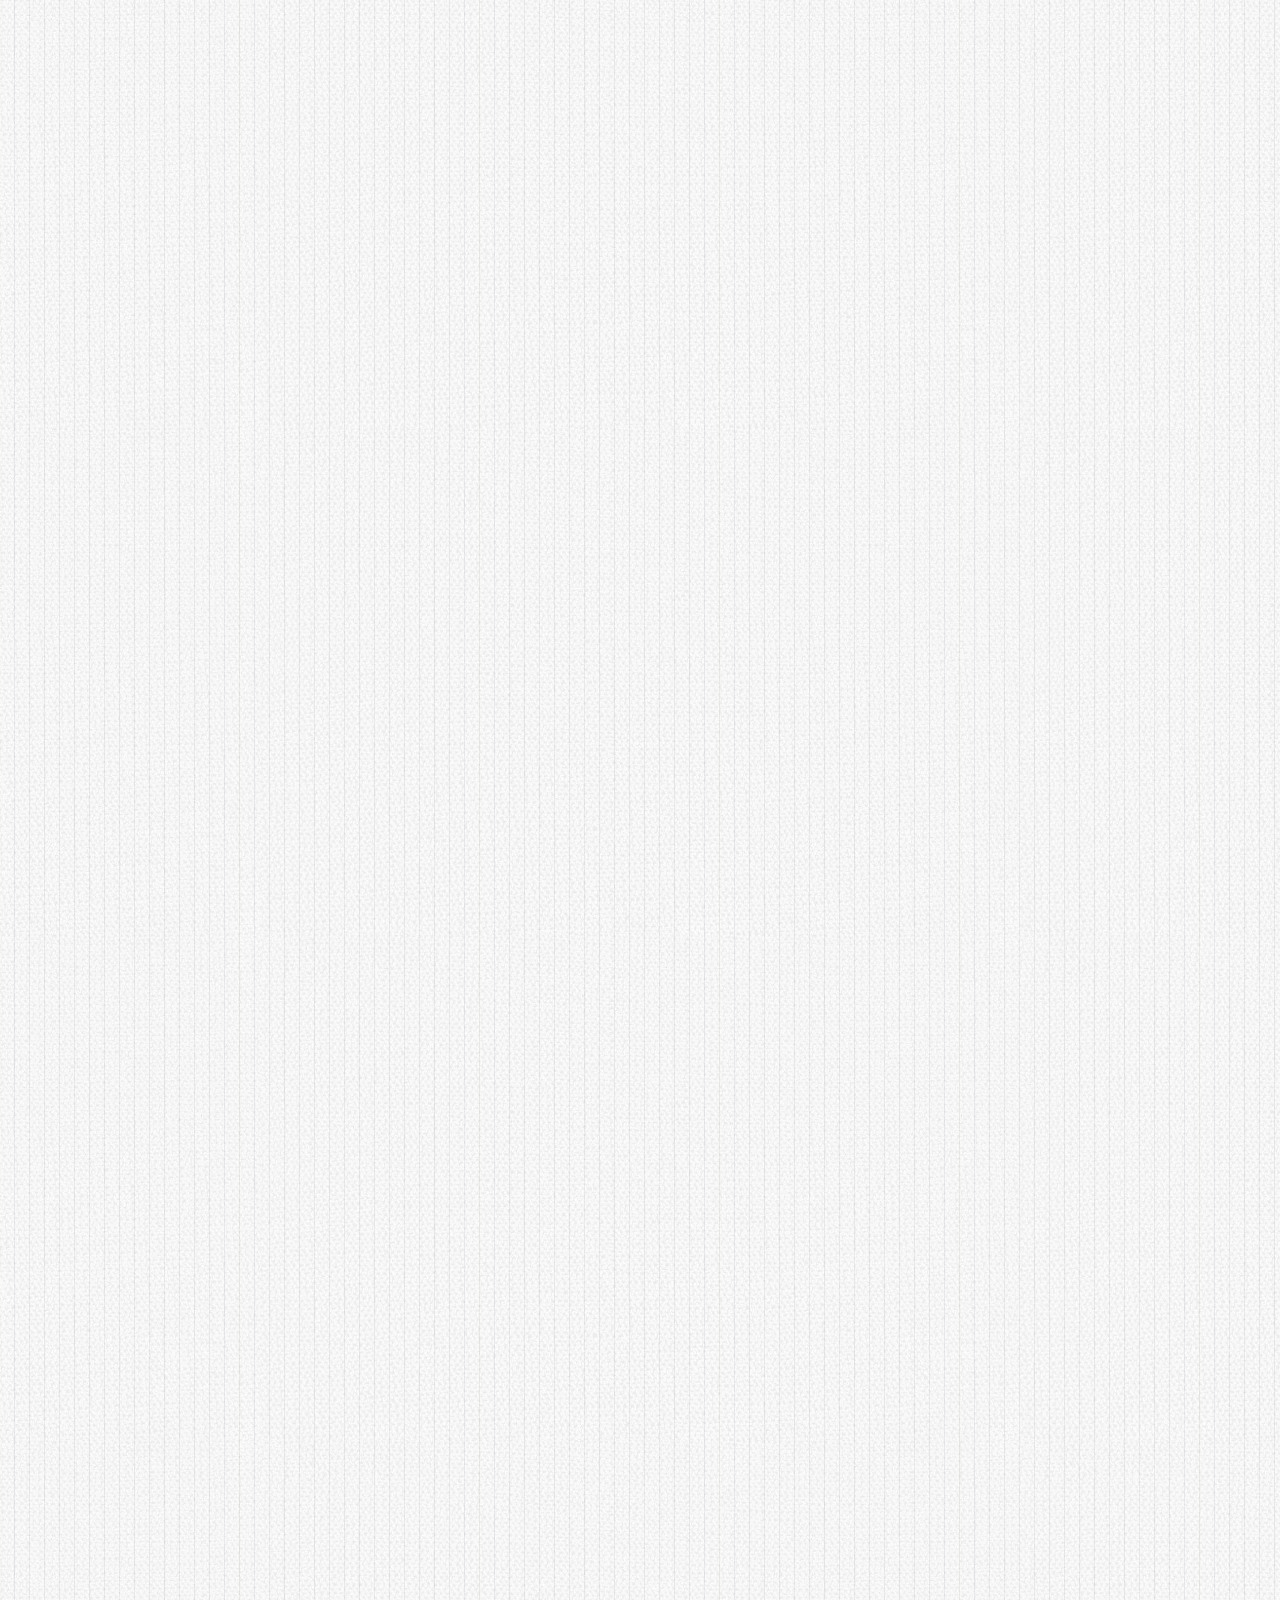
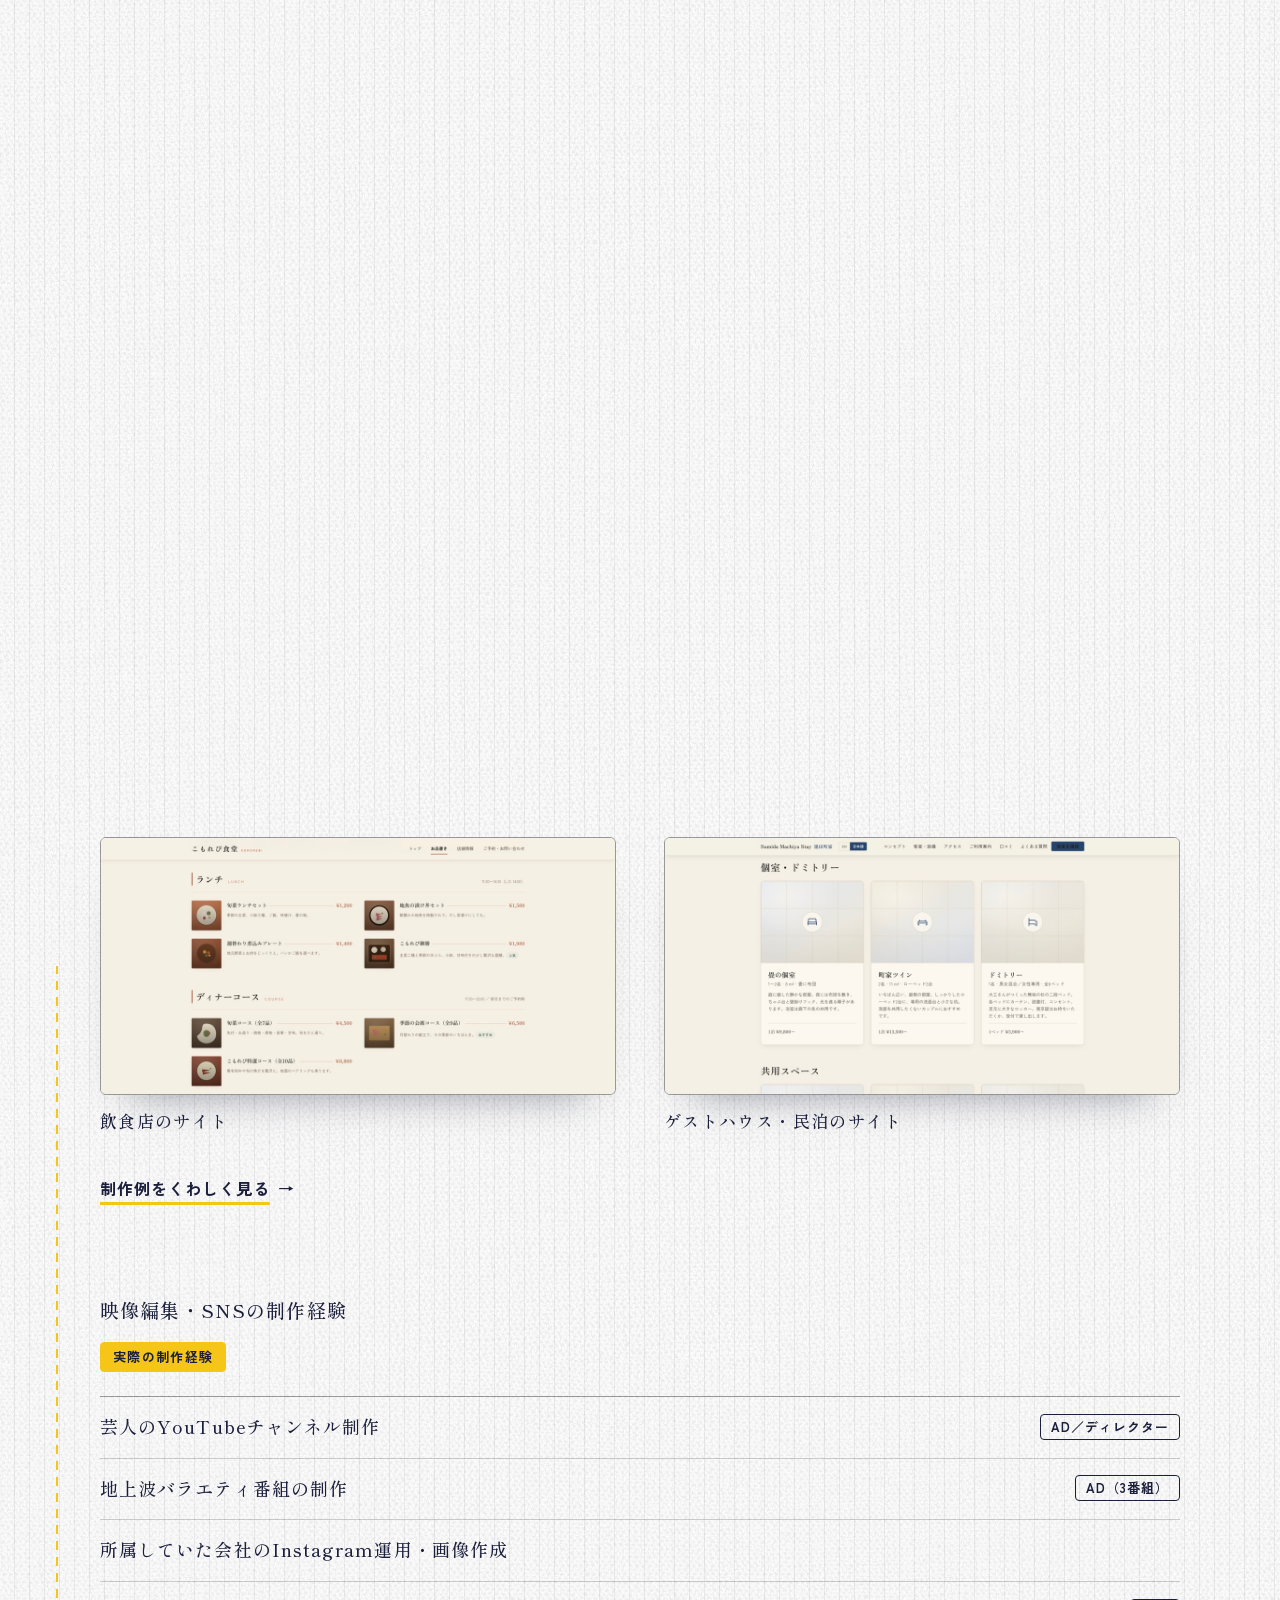
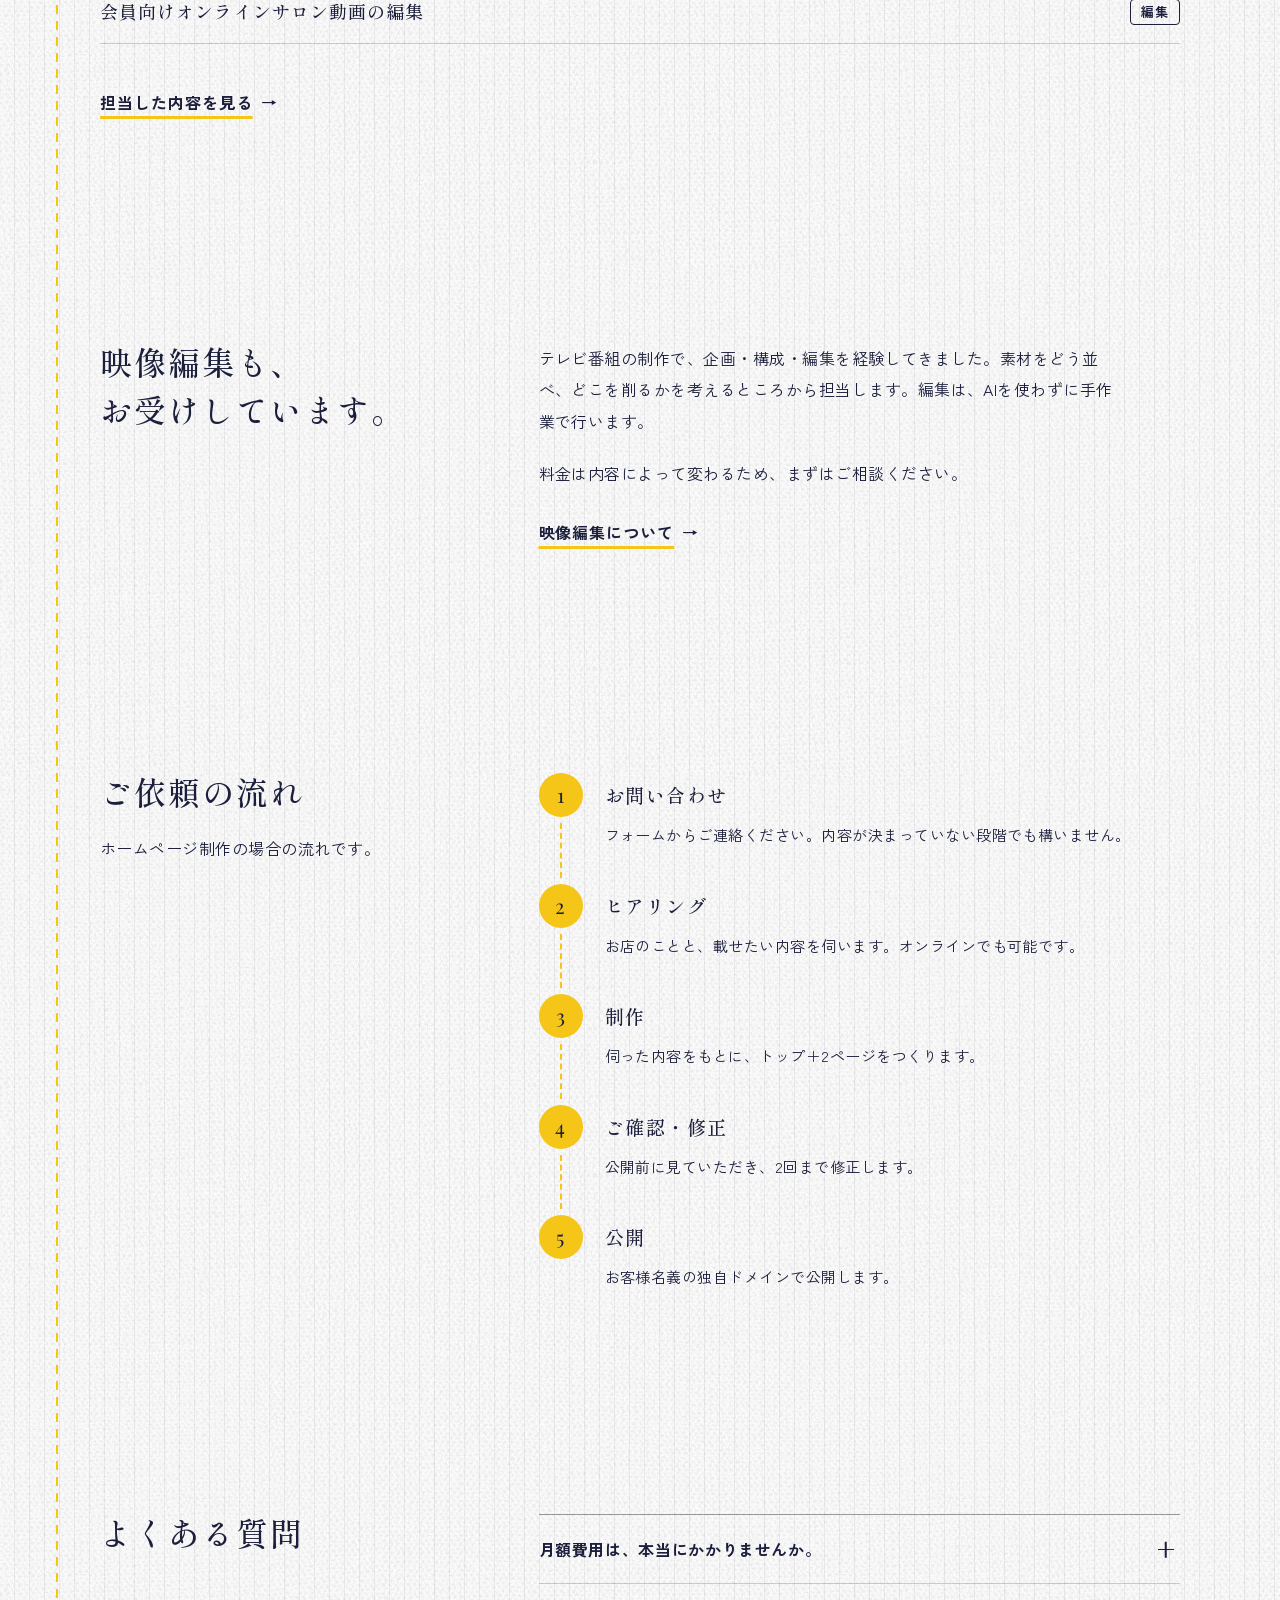
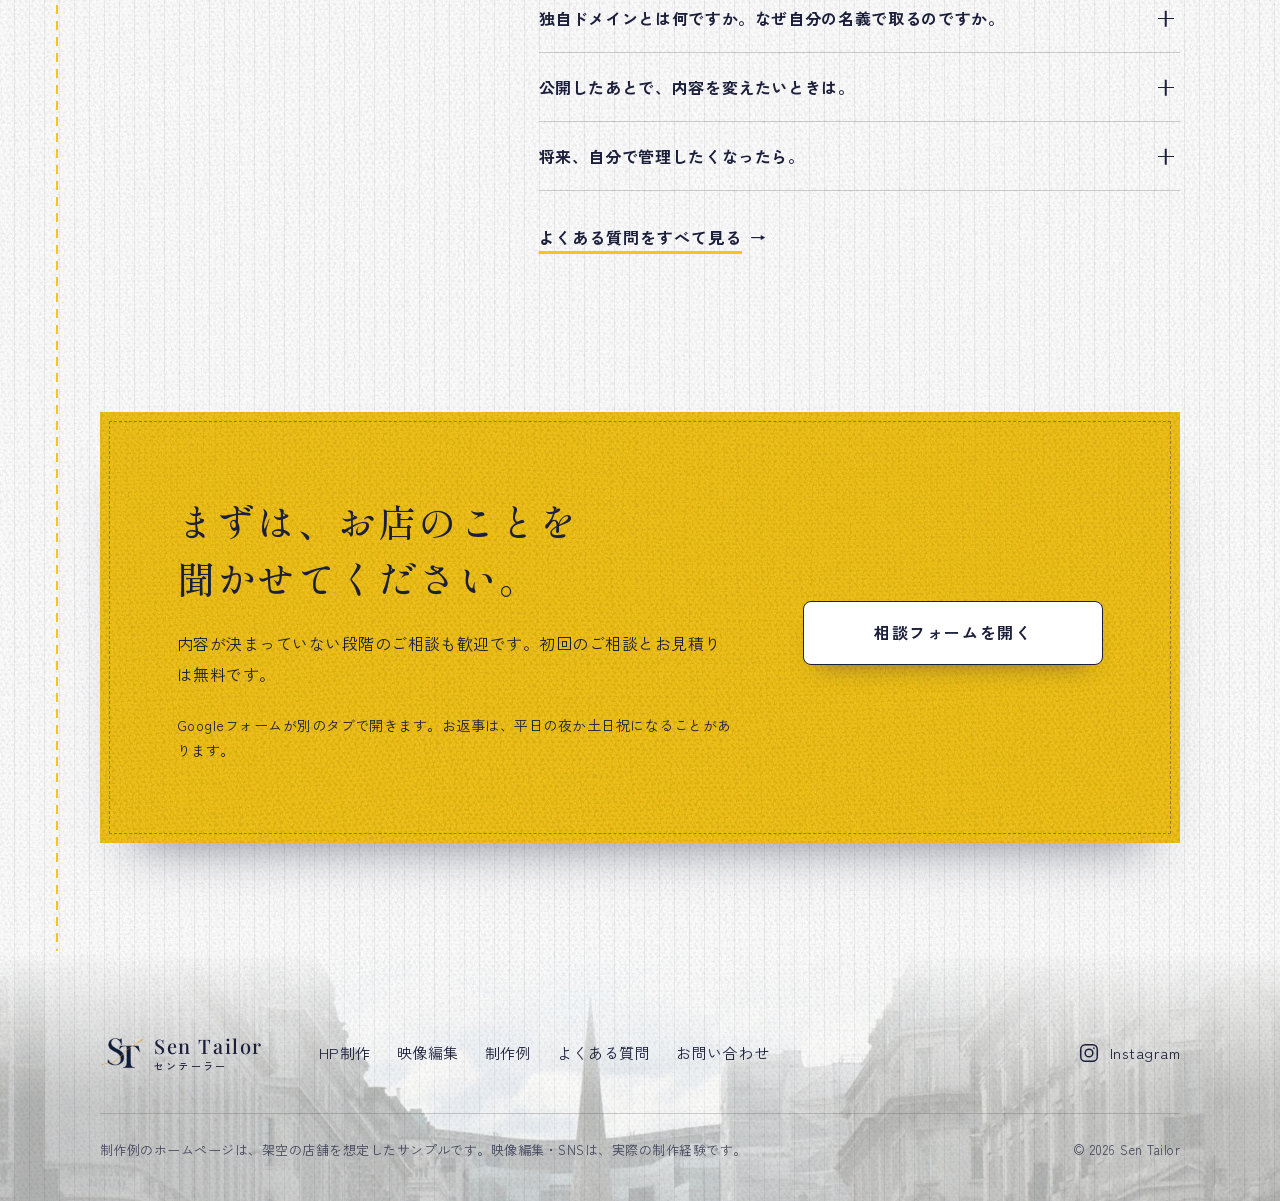
==== commit f397edc1: "サイトを作り直し(複数ページ構成、料金・制作例・よくある質問を追加) Co-Authored-By: Claude Fable 5.2 <noreply@anthropic.com>" ====
--- a/index.html
+++ b/index.html
@@ -1,989 +1,338 @@
 <!DOCTYPE html>
 <html lang="ja">
 <head>
-<meta charset="UTF-8">
-<meta name="viewport" content="width=device-width, initial-scale=1.0">
-<meta name="color-scheme" content="light">
-<title>Sen Tailor（センテーラー）｜ひとつひとつ、仕立てるように。</title>
-<meta name="description" content="Sen Tailor（センテーラー）｜ひとつひとつ、仕立てるように。元テレビ番組スタッフ・現法人営業による、小規模店舗向けのホームページ制作と映像・写真の撮影／編集。企画力・構成力・編集力・提案力とAI活用を、依頼主ごとにひとつひとつ組み立てます。">
+<meta charset="utf-8">
+<meta name="viewport" content="width=device-width, initial-scale=1, viewport-fit=cover">
+<title>Sen Tailor（センテーラー）｜ホームページ制作・映像編集</title>
+<meta name="description" content="美容院・ネイルサロン・ジム・飲食店などのホームページを15,000円（税込）で制作します。トップ＋2ページ、月額なし。映像編集のご相談も承ります。">
 <meta name="google-site-verification" content="SnLUh9x4phcTbFVtAunFk5u0RUKOWXAC6b_fdHvTcX8" />
-<link rel="icon" type="image/png" sizes="64x64" href="images/favicon-64.png">
+<link rel="canonical" href="https://sentailor.com/">
+<meta property="og:type" content="website">
+<meta property="og:site_name" content="Sen Tailor（センテーラー）">
+<meta property="og:title" content="Sen Tailor｜ホームページ制作・映像編集">
+<meta property="og:description" content="お店のホームページを15,000円（税込）で。トップ＋2ページ、月額なし。">
+<meta property="og:url" content="https://sentailor.com/">
+<meta property="og:image" content="https://sentailor.com/images/ogp.png">
+<meta property="og:locale" content="ja_JP">
+<meta name="twitter:card" content="summary_large_image">
+<link rel="icon" type="image/png" href="images/favicon-64.png">
 <link rel="apple-touch-icon" href="images/favicon-180.png">
 <link rel="preconnect" href="https://fonts.googleapis.com">
 <link rel="preconnect" href="https://fonts.gstatic.com" crossorigin>
-<link rel="stylesheet" href="https://fonts.googleapis.com/css2?family=Playfair+Display:wght@500;600;700&family=Shippori+Mincho:wght@500;600;700&family=Zen+Kaku+Gothic+New:wght@400;500;700&display=swap">
-<style>
-  /* ===================================================================
-     Sen Tailor ブランド
-     - 白 #FFFFFF（ベース） / ゴールドイエロー #F5C518（面・金糸/真鍮アクセント）
-     - 濃紺 #1B1F3B（文字専用） / 深みのある金 #B8901F（細い線・小さなアクセント）
-     - 見出し・ロゴ＝上品なセリフ体 / 本文＝読みやすいゴシック体
-     - 細いピンストライプを区切り・背景に控えめに
-     =================================================================== */
-  :root {
-    color-scheme: light;
-    --white: #ffffff;
-    --yellow: #f5c518;
-    --navy: #1b1f3b;
-    --navy-soft: rgba(27, 31, 59, 0.66);
-    --line: rgba(75, 75, 75, 0.22);
-    --shadow: 0 1px 3px rgba(27, 31, 59, 0.06), 0 14px 30px -20px rgba(27, 31, 59, 0.16);
-
-    --sans: "Zen Kaku Gothic New", "Noto Sans JP", "Hiragino Kaku Gothic ProN", "Hiragino Sans", "Yu Gothic", "YuGothic", Meiryo, sans-serif;
-    --serif: "Playfair Display", "Shippori Mincho", "Hiragino Mincho ProN", "Yu Mincho", "YuMincho", serif;
-    --brass: #b8901f;
-    --pin: rgba(27, 31, 59, 0.055);
-
-    --wrap: 1060px;
-    --measure: 34em;
-    --pad: clamp(20px, 5vw, 44px);
-    --step: clamp(56px, 10vw, 108px);
-    --radius: 10px;
-  }
-
-  *, *::before, *::after { box-sizing: border-box; }
-  * { margin: 0; }
-
-  html { -webkit-text-size-adjust: 100%; }
-  @media (prefers-reduced-motion: no-preference) { html { scroll-behavior: smooth; } }
-
-  body {
-    background: var(--white);
-    color: var(--navy);
-    font-family: var(--sans);
-    font-size: 17px;
-    font-weight: 400;
-    line-height: 1.85;
-    -webkit-font-smoothing: antialiased;
-    text-rendering: optimizeLegibility;
-  }
-
-  h1, h2, h3, h4 { font-family: var(--serif); font-weight: 600; line-height: 1.5; letter-spacing: 0.02em; }
-  .why-bio h3, .works-subhead { font-family: var(--sans); }
-
-  img { max-width: 100%; height: auto; display: block; }
-  a { color: inherit; }
-  :focus-visible { outline: 2px solid var(--navy); outline-offset: 3px; border-radius: 3px; }
-
-  .skip {
-    position: absolute; left: -9999px; top: 0; z-index: 60;
-    background: var(--navy); color: #fff; padding: 0.6rem 1rem; font-weight: 700; border-radius: 8px;
-  }
-  .skip:focus { left: 0.5rem; top: 0.5rem; }
-
-  .wrap { max-width: var(--wrap); margin-inline: auto; padding-inline: var(--pad); }
-
-  /* 見出しの語を「金糸の二重線」で仕立てる */
-  .hl {
-    border-bottom: 3px double var(--yellow);
-    padding-bottom: 0.06em;
-    -webkit-box-decoration-break: clone;
-    box-decoration-break: clone;
-  }
-
-  /* ---------- Buttons ---------- */
-  .btn {
-    position: relative;
-    display: inline-flex; align-items: center; gap: 0.5rem;
-    font-family: var(--sans); font-weight: 700; font-size: 0.94rem; line-height: 1;
-    letter-spacing: 0.03em; text-decoration: none; cursor: pointer;
-    border: 0; padding: 1rem 1.7rem; border-radius: 8px;
-    transition: transform 0.15s ease, background 0.2s ease, box-shadow 0.2s ease;
-  }
-  .btn:hover { transform: translateY(-2px); }
-  .btn svg { width: 18px; height: 18px; flex: none; }
-  .btn--lg { padding: 1.15rem 2.2rem; font-size: 1rem; }
-
-  /* メインCTA：黄色の背景＋濃紺の文字 */
-  .btn--solid { background: var(--yellow); color: var(--navy); border: 1px solid var(--brass); box-shadow: 0 8px 20px -14px rgba(184, 144, 31, 0.85); }
-  .btn--solid::after, .btn--onband::after {
-    content: ""; position: absolute; inset: 4px; border-radius: 5px;
-    border: 1px dashed rgba(27, 31, 59, 0.32); pointer-events: none;
-  }
-  .btn--solid:hover { background: #e6b813; }
-
-  /* サブ：白背景＋濃紺の文字＋黄色の下線 */
-  .btn--sub {
-    background: var(--white); color: var(--navy);
-    border: 1px solid var(--line); border-bottom: 3px solid var(--yellow);
-    border-radius: 8px; padding: 0.9rem 1.5rem;
-  }
-  .btn--sub:hover { background: #fffdf3; }
-
-  /* 黄色帯の上に置くボタン：白背景＋濃紺の文字 */
-  .btn--onband { background: var(--white); color: var(--navy); }
-  .btn--onband:hover { background: #f4f4f4; }
-  .btn--onband-line { background: transparent; color: var(--navy); border: 1.5px solid var(--navy); }
-  .btn--onband-line:hover { background: rgba(27, 31, 59, 0.06); }
-
-  /* ---------- Header ---------- */
-  .site-header {
-    position: sticky; top: 0; z-index: 40;
-    background-image: linear-gradient(rgba(255,255,255,.97), rgba(255,255,255,.97)), url("images/whybio-bg.jpg");
-    background-size: cover; background-position: center 20%; background-repeat: no-repeat;
-    border-bottom: 3px solid var(--yellow);
-    transition: box-shadow 0.25s ease;
-  }
-  .site-header.scrolled { box-shadow: 0 8px 24px -18px rgba(27, 31, 59, 0.4); }
-  .header-in {
-    max-width: var(--wrap); margin-inline: auto; padding: 0.7rem var(--pad);
-    display: flex; align-items: center; justify-content: space-between; gap: 1rem;
-    position: relative;
-  }
-  .brand { display: inline-flex; align-items: center; gap: 0.6rem; text-decoration: none; color: var(--navy); }
-  .brand__mark { width: 34px; height: 34px; flex: none; display: block; }
-  .brand__type { display: flex; flex-direction: column; line-height: 1.05; }
-  .brand__main { font-family: var(--serif); font-weight: 600; font-size: 1.16rem; letter-spacing: 0.16em; }
-  .brand__sub { font-family: var(--sans); font-weight: 500; font-size: 0.6rem; letter-spacing: 0.34em; color: var(--navy-soft); margin-top: 3px; }
-  .nav { display: flex; align-items: center; gap: clamp(0.55rem, 1.7vw, 1.3rem); }
-  .nav a:not(.btn) {
-    font-weight: 500; font-size: 0.84rem; letter-spacing: 0.02em;
-    color: var(--navy); text-decoration: none;
-    padding: 0.5rem 0; border-bottom: 2px solid transparent;
-    transition: border-color 0.2s ease, opacity 0.2s ease;
-  }
-  .nav a:not(.btn) { opacity: 0.78; }
-  .nav a:not(.btn):hover { opacity: 1; }
-  .nav a.is-active { opacity: 1; border-color: var(--yellow); }
-  .ig-btn {
-    display: inline-grid; place-content: center; flex: none;
-    width: 42px; height: 42px; border-radius: 8px;
-    background: var(--white); color: var(--navy); border: 1px solid var(--line);
-    text-decoration: none; transition: border-color 0.2s ease, transform 0.15s ease;
-  }
-  .ig-btn:hover { border-color: var(--yellow); transform: translateY(-2px); }
-  .ig-btn svg { width: 20px; height: 20px; }
-  .nav .btn--cta { padding: 0.6rem 1.1rem; font-size: 0.8rem; }
-  .menu-btn {
-    display: none; background: var(--white); border: 1px solid var(--line);
-    color: var(--navy); font-weight: 700; font-size: 0.75rem; line-height: 1; letter-spacing: 0.1em;
-    padding: 0.55rem 0.85rem; border-radius: 8px; cursor: pointer;
-  }
-
-  /* ---------- Views (routing) ---------- */
-  .view { display: none; }
-  .view[data-view="home"] { display: block; }
-  body.js-ready .view { display: none; }
-  body.js-ready .view.is-active { display: block; }
-  @media (prefers-reduced-motion: no-preference) {
-    body.js-ready .view.is-active { animation: viewfade 0.3s ease both; }
-  }
-  @keyframes viewfade { from { opacity: 0; transform: translateY(12px); } to { opacity: 1; transform: none; } }
-
-  /* 日本語の改行制御：語のまとまりで折り返す（.nb は途中で改行しない塊） */
-  .nb { display: inline-block; }
-  h1, h2, h3, .hero__lead, .section__lead { line-break: strict; overflow-wrap: anywhere; }
-
-  /* ---------- Section frame ---------- */
-  .section { padding-block: var(--step); }
-  .section__head { position: relative; max-width: var(--measure); margin-bottom: clamp(28px, 5vw, 46px); }
-  .eyebrow {
-    display: inline-flex; align-items: center; gap: 0.4rem; font-weight: 700; font-size: 0.72rem;
-    letter-spacing: 0.2em; text-transform: uppercase; color: var(--navy);
-    padding-bottom: 0.35rem; border-bottom: 3px solid var(--yellow); margin-bottom: 1rem;
-  }
-  .eyebrow::before {
-    content: "";
-    width: 15px; height: 15px; flex: none; opacity: 0.62;
-    background: url("data:image/svg+xml,%3Csvg xmlns='http://www.w3.org/2000/svg' viewBox='0 0 24 24' fill='none' stroke='%231B1F3B' stroke-width='2' stroke-linecap='round' stroke-linejoin='round'%3E%3Cpath d='M4 20 17 7'/%3E%3Cpath d='m15.4 5.4 3.2 3.2'/%3E%3Cpath d='M4 20c0-2.4 2-2.4 2-4.8s-2-2.4-2-4.8'/%3E%3C/svg%3E") center / contain no-repeat;
-  }
-  .section__title {
-    position: relative; font-size: clamp(1.5rem, 4.4vw, 2.15rem); text-wrap: balance;
-    padding-bottom: 0.55rem;
-  }
-  .section__title::before {
-    content: "";
-    position: absolute; left: -1px; bottom: -5px; z-index: 1;
-    width: 13px; height: 13px; border-radius: 50%; border: 1.5px solid var(--navy);
-    background:
-      radial-gradient(circle at 36% 38%, var(--navy) 1.1px, transparent 1.7px),
-      radial-gradient(circle at 64% 62%, var(--navy) 1.1px, transparent 1.7px),
-      var(--white);
-  }
-  .section__title::after {
-    content: ""; position: absolute; left: 14px; bottom: 0;
-    width: 46px; border-bottom: 3px dashed var(--yellow);
-  }
-  .section__lead { margin-top: 1rem; color: var(--navy-soft); font-size: 0.98rem; }
-  .section__lead strong { color: var(--navy); }
-
-  /* ---------- Hero ---------- */
-  .hero { position: relative; overflow: hidden; padding-block: clamp(52px, 10vw, 104px);
-    background-image: repeating-linear-gradient(90deg, transparent 0 6px, var(--pin) 6px 7px); }
-  .hero > .wrap { position: relative; z-index: 1; }
-  .hero__eyebrow {
-    display: inline-block; font-family: var(--sans); font-weight: 700; font-size: 0.7rem; letter-spacing: 0.16em;
-    color: var(--navy); background: var(--white); border: 1px solid var(--brass);
-    border-radius: 999px; padding: 0.45rem 1rem; margin-bottom: 1.2rem;
-  }
-  .hero__concept {
-    font-family: var(--serif); font-style: italic; font-weight: 500;
-    font-size: clamp(1.05rem, 3vw, 1.42rem); color: var(--navy);
-    letter-spacing: 0.03em; margin-bottom: 0.55rem;
-  }
-  .hero__concept::before {
-    content: ""; display: inline-block; width: 26px; height: 1px;
-    background: var(--brass); vertical-align: middle; margin-right: 0.65rem;
-  }
-  .hero__title {
-    font-size: clamp(1.5rem, 5.8vw, 3.15rem); line-height: 1.45;
-    letter-spacing: 0.01em; max-width: 15em;
-  }
-  .hero__lead {
-    margin-top: 1.5rem; max-width: 30em; color: var(--navy-soft);
-    font-size: clamp(0.98rem, 2.3vw, 1.05rem); line-height: 2;
-  }
-  .hero__actions { margin-top: 2.1rem; display: flex; flex-wrap: wrap; gap: 0.9rem; }
-
-  /* ---------- Worry ---------- */
-  .worry-grid { display: grid; grid-template-columns: repeat(3, 1fr); gap: clamp(14px, 2.6vw, 22px); }
-  .worry-card {
-    position: relative;
-    background: var(--white); border: 1px solid var(--line); border-top: 4px solid var(--yellow);
-    border-radius: var(--radius); padding: clamp(20px, 3.2vw, 28px); box-shadow: var(--shadow);
-  }
-  .worry-card__icon {
-    width: 3.4rem; height: 3.4rem; margin-bottom: 0.9rem;
-  }
-  .worry-card__icon img { width: 100%; height: 100%; object-fit: contain; }
-  .worry-card p { font-size: 0.95rem; line-height: 1.8; }
-
-  /* ---------- Page menu ---------- */
-  .menu-grid { display: grid; grid-template-columns: repeat(3, 1fr); gap: clamp(12px, 2.4vw, 20px); }
-  .menu-item {
-    position: relative; display: flex; flex-direction: column; gap: 0.25rem;
-    background: var(--white); border: 1px solid var(--line); border-radius: var(--radius);
-    padding: clamp(18px, 3vw, 24px); box-shadow: var(--shadow);
-    text-decoration: none; color: inherit;
-    transition: transform 0.15s ease, box-shadow 0.15s ease, border-color 0.2s ease;
-  }
-  .menu-item:hover { transform: translateY(-3px); border-color: var(--yellow); }
-  .menu-item__n {
-    align-self: flex-start; font-weight: 700; font-size: 0.72rem; letter-spacing: 0.08em;
-    color: var(--navy); background: var(--yellow); border-radius: 6px; padding: 0.2rem 0.5rem; margin-bottom: 0.4rem;
-  }
-  .menu-item__t { font-family: var(--serif); font-weight: 600; font-size: 1.08rem; }
-  .menu-item__t::after { content: " \2192"; }
-  .menu-item__d { font-size: 0.78rem; color: var(--navy-soft); }
-
-  /* ---------- Yellow CTA band ---------- */
-  .cta-band { background: var(--yellow); background-image: repeating-linear-gradient(90deg, transparent 0 7px, rgba(27, 31, 59, 0.06) 7px 8px); }
-  .cta-band .wrap { padding-block: clamp(44px, 8vw, 76px); text-align: center; }
-  .cta-band h2 { font-size: clamp(1.4rem, 4.4vw, 2rem); }
-  .cta-band p { margin-top: 0.7rem; color: var(--navy); opacity: 0.78; font-size: 0.95rem; }
-  .cta-band__actions { margin-top: 1.6rem; display: flex; flex-wrap: wrap; gap: 0.9rem; justify-content: center; }
-
-  /* ---------- Services ---------- */
-  .svc-list { display: grid; gap: clamp(28px, 6vw, 52px); }
-  .svc { display: grid; grid-template-columns: auto 1fr; gap: 0.5rem 1.2rem; align-items: start; }
-  .svc__lead { display: flex; flex-direction: column; align-items: flex-start; gap: 0.7rem; }
-  .svc__icon { width: 60px; height: 60px; object-fit: contain; }
-  .svc__num {
-    font-weight: 700; font-size: 0.95rem; color: var(--navy);
-    background: var(--yellow); border-radius: 8px; padding: 0.35rem 0.6rem; line-height: 1;
-  }
-  .svc__title { font-size: clamp(1.2rem, 3.4vw, 1.5rem); align-self: center; }
-  .svc__desc { grid-column: 2; color: var(--navy-soft); margin-top: 0.4rem; max-width: var(--measure); font-size: 0.95rem; }
-  .svc__tags { grid-column: 2; display: flex; flex-wrap: wrap; gap: 0.5rem; margin-top: 1rem; }
-  .svc__tag {
-    font-weight: 700; font-size: 0.78rem; color: var(--navy);
-    background: var(--yellow); border-radius: 999px; padding: 0.45rem 0.85rem;
-  }
-  .svc-hint { margin-top: 1.8rem; font-size: 0.9rem; color: var(--navy-soft); }
-  .svc-hint a { color: var(--navy); text-decoration: underline; text-decoration-color: var(--yellow); text-decoration-thickness: 3px; text-underline-offset: 4px; margin-left: 0.4rem; }
-
-  /* ---------- Flow ---------- */
-  .flow-steps { list-style: none; display: grid; gap: clamp(12px, 2.4vw, 18px); max-width: 44em; }
-  .flow-step {
-    display: grid; grid-template-columns: auto 1fr; gap: 1.1rem; align-items: start;
-    background: var(--white); border: 1px solid var(--line); border-radius: var(--radius);
-    padding: clamp(16px, 2.6vw, 22px) clamp(18px, 3vw, 26px); box-shadow: var(--shadow);
-  }
-  .flow-step__lead { display: flex; flex-direction: column; align-items: center; gap: 0.5rem; }
-  .flow-step__icon { width: 40px; height: 40px; object-fit: contain; }
-  .flow-step__n {
-    width: 2rem; height: 2rem; display: grid; place-content: center;
-    background: var(--yellow); color: var(--navy); border-radius: 8px; font-weight: 700; font-size: 0.9rem;
-  }
-  .flow-step h3 { font-size: 1.05rem; margin-bottom: 0.2rem; }
-  .flow-step p { font-size: 0.9rem; color: var(--navy-soft); line-height: 1.8; }
-  .flow-note { margin-top: 1.4rem; font-size: 0.85rem; color: var(--navy-soft); }
-
-  /* ---------- Works ---------- */
-  .works-subhead {
-    font-weight: 700; font-size: 1.05rem; margin-bottom: 0.8rem;
-    padding-bottom: 0.35rem; display: inline-block; border-bottom: 3px solid var(--yellow);
-  }
-  .video-credit {
-    margin-top: clamp(28px, 5vw, 44px);
-    background: var(--white); border: 1px solid var(--line); border-left: 4px solid var(--yellow);
-    border-radius: var(--radius); padding: clamp(22px, 3.6vw, 32px); max-width: 44em;
-  }
-  .video-credit__head { display: flex; align-items: center; gap: 0.7rem; margin: 0.2rem 0 0.7rem; }
-  .video-credit__icon { width: 40px; height: 40px; object-fit: contain; flex: none; }
-  .video-credit h3 { font-size: 1.15rem; margin: 0; }
-  .video-credit p { color: var(--navy-soft); line-height: 1.9; font-size: 0.95rem; }
-  .video-credit p b { color: var(--navy); font-weight: 700; }
-  .video-credit p + p { margin-top: 0.8rem; }
-  .video-credit__note { font-size: 0.8rem; }
-  .works-note {
-    background: var(--white); border: 1px solid var(--line); border-left: 4px solid var(--yellow);
-    border-radius: var(--radius); padding: 0.9rem 1.2rem; font-size: 0.86rem;
-    color: var(--navy-soft); margin-bottom: clamp(22px, 4vw, 34px);
-  }
-  .works-grid { display: grid; grid-template-columns: repeat(2, 1fr); gap: clamp(20px, 3.4vw, 32px); }
-  .work {
-    background: var(--white); border: 1px solid var(--line); border-radius: var(--radius);
-    overflow: hidden; box-shadow: var(--shadow); display: flex; flex-direction: column;
-  }
-  .work__shot {
-    aspect-ratio: 16 / 10; position: relative; overflow: hidden;
-    background: #fafafa; border-bottom: 1px solid var(--line);
-    display: grid; place-content: center; gap: 0.3rem; text-align: center;
-  }
-  .work__shot img { position: absolute; inset: 0; width: 100%; height: 100%; object-fit: cover; object-position: top; }
-  .work__badge {
-    position: absolute; top: 12px; left: 12px; z-index: 2;
-    width: 30px; height: 30px; display: grid; place-content: center;
-    background: var(--yellow); color: var(--navy); border-radius: 8px; font-weight: 700; font-size: 0.82rem;
-  }
-  .work__ph { font-weight: 700; font-size: 0.64rem; letter-spacing: 0.22em; color: var(--navy-soft); position: relative; z-index: 1; }
-  .work__phlabel { font-weight: 700; font-size: 1rem; color: var(--navy); position: relative; z-index: 1; }
-  .work__body { padding: 1.2rem 1.3rem 1.4rem; display: flex; flex-direction: column; gap: 0.5rem; flex: 1; }
-  .work__cat { font-weight: 700; font-size: 0.66rem; letter-spacing: 0.16em; text-transform: uppercase; color: var(--navy-soft); }
-  .work__name { font-size: 1.08rem; }
-  .work__point { font-size: 0.87rem; color: var(--navy-soft); line-height: 1.8; }
-  .work__point b { color: var(--navy); font-weight: 700; }
-
-  /* ---------- Pricing ---------- */
-  .price-grid { display: grid; grid-template-columns: 1.05fr 0.95fr; gap: clamp(20px, 3.4vw, 30px); align-items: start; }
-  .price-card {
-    position: relative;
-    background: var(--white); border: 1px solid var(--line); border-radius: var(--radius);
-    padding: clamp(26px, 4vw, 38px); box-shadow: var(--shadow);
-  }
-  .price-card--main { border: 2px solid var(--yellow); }
-  .price-card h3 { font-size: 1.18rem; }
-  .price-card__sub { font-size: 0.84rem; color: var(--navy-soft); margin: 0.3rem 0 1.5rem; }
-  .price-big { display: flex; align-items: baseline; gap: 0.4rem; font-weight: 700; line-height: 1; color: var(--navy); }
-  .price-big .num { font-size: clamp(2.4rem, 8vw, 3.4rem); }
-  .price-big .unit { font-size: 1rem; color: var(--navy-soft); }
-  .price-badge {
-    display: inline-block; margin-top: 0.9rem; font-weight: 700; font-size: 0.74rem; letter-spacing: 0.05em;
-    color: var(--navy); background: var(--yellow); border-radius: 999px; padding: 0.45rem 0.9rem;
-  }
-  .price-list { list-style: none; margin-top: 1.4rem; display: grid; gap: 0.7rem; }
-  .price-list li { position: relative; padding-left: 1.3rem; font-size: 0.9rem; color: var(--navy-soft); line-height: 1.75; }
-  .price-list li::before { content: ""; position: absolute; left: 0; top: 0.72em; width: 11px; height: 2px; background: var(--brass); border-radius: 1px; }
-  .price-note {
-    margin-top: 1.5rem; padding-top: 1.1rem; border-top: 1px solid var(--line);
-    font-size: 0.8rem; color: var(--navy-soft); line-height: 1.7;
-  }
-  .price-note .mk { color: var(--navy); font-weight: 700; border-bottom: 2px solid var(--yellow); }
-  .price-est { font-size: 1.05rem; line-height: 1.9; }
-  .price-est strong { border-bottom: 3px solid var(--yellow); }
-  .price-est span { display: block; margin-top: 0.8rem; font-size: 0.85rem; color: var(--navy-soft); }
-  .price-card .btn { margin-top: 1.6rem; }
-
-  /* ---------- Why ---------- */
-  .why-grid { display: grid; grid-template-columns: repeat(2, 1fr); gap: clamp(16px, 3vw, 26px); }
-  .why-card {
-    position: relative;
-    background: var(--white); border: 1px solid var(--line); border-radius: var(--radius);
-    padding: clamp(22px, 3.4vw, 30px); box-shadow: var(--shadow);
-  }
-  .why-card__n {
-    width: 3.6rem; height: 3.6rem; margin-bottom: 0.9rem;
-  }
-  .why-card__n img { width: 100%; height: 100%; object-fit: contain; }
-  .why-card h3 { font-size: 1.1rem; margin-bottom: 0.4rem; }
-  .why-card p { font-size: 0.9rem; color: var(--navy-soft); line-height: 1.8; }
-  .why-bio {
-    margin-top: clamp(28px, 5vw, 44px); background: var(--white);
-    border: 1px solid var(--line); border-left: 4px solid var(--yellow);
-    border-radius: var(--radius); padding: clamp(20px, 3.4vw, 28px); max-width: var(--measure);
-  }
-  .why-bio h3 { font-size: 0.72rem; font-weight: 700; letter-spacing: 0.18em; text-transform: uppercase; color: var(--navy); margin-bottom: 0.7rem; }
-  .why-bio p { font-size: 0.92rem; color: var(--navy-soft); line-height: 1.85; }
-  .why-bio strong { color: var(--navy); }
-
-  /* ---------- Contact ---------- */
-  .contact-card {
-    position: relative;
-    background: var(--white); border: 2px solid var(--yellow); border-radius: 12px;
-    padding: clamp(30px, 6vw, 52px); text-align: center; max-width: 40em; margin-inline: auto;
-  }
-  .contact-card__icon { width: 56px; height: 56px; object-fit: contain; margin: 0 auto 1rem; display: block; }
-  .contact-card h2 { font-size: clamp(1.35rem, 4vw, 1.8rem); }
-  .contact-card p { margin-top: 0.8rem; color: var(--navy-soft); font-size: 0.95rem; }
-  .contact-card__actions { margin-top: 1.7rem; display: flex; flex-wrap: wrap; gap: 0.9rem; justify-content: center; }
-  .contact-info {
-    margin-top: 1.8rem; padding-top: 1.4rem; border-top: 1px solid var(--line);
-    font-size: 0.82rem; color: var(--navy-soft); line-height: 1.9;
-  }
-
-  /* ---------- Footer ---------- */
-  .site-footer {
-    background-image: linear-gradient(rgba(255,255,255,.70), rgba(255,255,255,.82) 60%, rgba(255,255,255,.90)), url("images/whybio-bg.jpg");
-    background-size: cover; background-position: center 62%; background-repeat: no-repeat;
-    border-top: 3px solid var(--yellow); color: var(--navy);
-  }
-  .footer-in {
-    max-width: var(--wrap); margin-inline: auto; padding: clamp(34px, 6vw, 52px) var(--pad);
-    display: grid; gap: 1.2rem; justify-items: center; text-align: center;
-  }
-  .footer-brand { display: inline-flex; }
-  .footer-brand__logo { width: 180px; height: auto; display: block; }
-  .footer-nav { display: flex; flex-wrap: wrap; gap: 0.4rem 1.3rem; justify-content: center; }
-  .footer-nav a { font-weight: 500; font-size: 0.82rem; color: var(--navy); opacity: 0.75; text-decoration: none; }
-  .footer-nav a:hover { opacity: 1; }
-  .footer-fine { font-size: 0.74rem; line-height: 1.9; letter-spacing: 0.03em; color: var(--navy-soft); max-width: 40em; }
-
-  /* ---------- Concept / pinstripe ---------- */
-  /* 仕立てのステッチ：カードの内側にごく細い縫い目の縁取り */
-  .worry-card::after, .menu-item::after, .why-card::after, .price-card::after, .contact-card::after {
-    content: ""; position: absolute; inset: 7px; border-radius: 6px;
-    border: 1px dashed rgba(27, 31, 59, 0.14); pointer-events: none;
-  }
-
-  /* メジャー（採寸テープ）の目盛りをイメージした区切り線 */
-  .rule-pin {
-    height: 14px;
-    background-image:
-      repeating-linear-gradient(90deg, var(--navy) 0 1px, transparent 1px 40px),
-      repeating-linear-gradient(90deg, var(--brass) 0 1px, transparent 1px 8px);
-    background-size: 100% 100%, 100% 55%;
-    background-position: top, bottom;
-    background-repeat: no-repeat, no-repeat;
-    opacity: 0.55;
-  }
-  .section--pin {
-    background-image: repeating-linear-gradient(90deg, transparent 0 7px, var(--pin) 7px 8px);
-  }
-  .concept .wrap { max-width: 50em; }
-  .concept--photo {
-    background-image:
-      linear-gradient(180deg, rgba(255,255,255,.78) 0%, rgba(255,255,255,.88) 45%, rgba(255,255,255,.95) 100%),
-      url("images/concept-bg.jpg");
-    background-size: cover;
-    background-position: center 32%;
-    background-repeat: no-repeat;
-  }
-  .concept__body { display: flex; align-items: center; gap: clamp(20px, 4vw, 40px); }
-  .concept__art { width: clamp(96px, 16vw, 148px); height: auto; flex: none; }
-  @media (max-width: 640px) {
-    .concept__body { flex-direction: column; }
-    .concept__art { width: 108px; }
-  }
-  .concept__lead {
-    font-size: clamp(1.02rem, 2.4vw, 1.14rem); line-height: 2.1; color: var(--navy);
-  }
-  .concept__lead .q { color: var(--brass); font-style: normal; }
-  .concept__text { display: flex; flex-direction: column; gap: 1rem; }
-
-  /* ---------- Reveal ---------- */
-  .reveal { opacity: 0; transform: translateY(16px); transition: opacity 0.6s ease, transform 0.6s ease; }
-  .reveal.in { opacity: 1; transform: none; }
-
-  /* ---------- Responsive ---------- */
-  @media (max-width: 860px) {
-    .menu-btn { display: inline-flex; }
-    .nav {
-      position: absolute; left: 0; right: 0; top: 100%;
-      flex-direction: column; align-items: stretch; gap: 0;
-      background: var(--white); border-bottom: 3px solid var(--yellow);
-      padding: 0.4rem var(--pad) 1.2rem; display: none;
-    }
-    .site-header.menu-open .nav { display: flex; }
-    .nav a:not(.btn) { padding: 0.95rem 0; border-bottom: 1px solid var(--line); }
-    .nav a.is-active { border-color: var(--line); }
-    .nav .btn { margin-top: 0.7rem; justify-content: center; }
-    .nav .ig-btn { margin: 0.8rem auto 0; }
-    .worry-grid { grid-template-columns: 1fr; }
-    .menu-grid { grid-template-columns: 1fr 1fr; }
-    .works-grid { grid-template-columns: 1fr; }
-    .price-grid { grid-template-columns: 1fr; }
-    .why-grid { grid-template-columns: 1fr; }
-  }
-  @media (max-width: 460px) {
-    .menu-grid { grid-template-columns: 1fr; }
-    .svc { grid-template-columns: 1fr; }
-    .svc__lead { align-items: flex-start; }
-    .svc__desc, .svc__tags { grid-column: 1; }
-  }
-  @media (prefers-reduced-motion: reduce) {
-    .reveal { opacity: 1; transform: none; transition: none; }
-    .btn:hover { transform: none; }
-  }
-</style>
+<link rel="stylesheet" href="https://fonts.googleapis.com/css2?family=Playfair+Display:wght@500&family=Shippori+Mincho:wght@500;700&family=Zen+Kaku+Gothic+New:wght@400;500;700&display=swap">
+<link rel="stylesheet" href="assets/css/style.css">
+<script>document.documentElement.className += ' js';</script>
 </head>
 <body>
-
-<a class="skip" href="#main">本文へスキップ</a>
-
-<header class="site-header" id="site-header">
-  <div class="header-in">
-    <a class="brand" href="#/">
-      <img class="brand__mark" src="images/logo-mark.png" alt="" width="120" height="120">
-      <span class="brand__type"><span class="brand__main">SEN TAILOR</span><span class="brand__sub">センテーラー</span></span>
+<a class="skip" href="#main">本文へ移動</a>
+
+<header class="site-header">
+  <div class="wrap site-header__in">
+    <a class="brand" href="./" aria-label="Sen Tailor（センテーラー）トップページ">
+      <img src="images/logo-mark.png" width="38" height="38" alt="">
+      <span class="brand__name">Sen Tailor<span class="brand__kana">センテーラー</span></span>
     </a>
-    <button class="menu-btn" type="button" aria-expanded="false" aria-controls="nav">メニュー</button>
-    <nav class="nav" id="nav" aria-label="サイトナビゲーション">
-      <a href="#/services">サービス</a>
-      <a href="#/flow">制作の流れ</a>
-      <a href="#/works">制作例</a>
-      <a href="#/pricing">料金</a>
-      <a href="#/why">選ばれる理由</a>
-      <a href="#/contact">お問い合わせ</a>
-      <a class="ig-btn" data-ig href="https://www.instagram.com/[Instagramユーザーネーム]" target="_blank" rel="noopener" aria-label="Instagram"><svg viewBox="0 0 24 24" fill="none" stroke="currentColor" stroke-width="1.8" aria-hidden="true"><rect x="3" y="3" width="18" height="18" rx="5"/><circle cx="12" cy="12" r="4"/><circle cx="17.3" cy="6.7" r="1.1" fill="currentColor" stroke="none"/></svg></a>
-      <!-- 問い合わせ先：Googleフォーム。下部スクリプトの FORM_URL で全ボタン一括変更できます -->
-      <a class="btn btn--solid btn--cta" data-form href="https://docs.google.com/forms/d/e/1FAIpQLSdYIskEfObyCKoRb7oAOp9SZtcJoFzgi5C20hyMu8E7h2deIQ/viewform" target="_blank" rel="noopener">無料相談</a>
+    <button class="menu-btn" type="button" aria-expanded="false" aria-controls="nav">
+      <span class="menu-btn__label">メニュー</span><span class="menu-btn__bars" aria-hidden="true"></span>
+    </button>
+    <nav id="nav" class="nav" aria-label="メインメニュー">
+      <ul>
+        <li><a href="website/">HP制作</a></li>
+        <li><a href="video/">映像編集</a></li>
+        <li><a href="works/">制作例</a></li>
+        <li><a href="faq/">よくある質問</a></li>
+        <li><a class="btn btn--main btn--sm" href="#contact">相談する</a></li>
+      </ul>
     </nav>
   </div>
 </header>
 
 <main id="main">
 
-  <!-- ============================ HOME ============================ -->
-  <div class="view" data-view="home">
-
-    <section class="hero" id="top">
-      <div class="wrap">
-        <span class="hero__eyebrow">ホームページ制作・映像制作</span>
-        <p class="hero__concept">ひとつひとつ、仕立てるように。</p>
-        <h1 class="hero__title"><span class="nb">テレビスタッフの</span><span class="nb"><span class="hl">企画力</span>、</span><span class="nb">法人営業を生かした</span><span class="nb"><span class="hl">HP・映像制作</span></span></h1>
-        <p class="hero__lead">
-          <span class="nb">番組づくりで培った&ldquo;見せ方&rdquo;</span>と、<span class="nb">法人営業で培った&ldquo;伝え方&rdquo;。</span>
-          AIも活用して、お店の魅力が伝わるホームページと動画を、<span class="nb">企画から公開まで</span>まとめてつくります。
-        </p>
+  <section class="hero">
+    <div class="hero__visual" aria-hidden="true"></div>
+    <div class="wrap hero__in">
+      <div class="hero__text">
+        <p class="hero__kicker">ホームページ制作・映像編集</p>
+        <h1 class="hero__title"><span>ひとつひとつ、</span><span>仕立てるように。</span></h1>
+        <p class="hero__lead">美容院、ネイルサロン、ジム、飲食店などのホームページをつくっています。ご相談から公開まで、ひとりで担当します。</p>
         <div class="hero__actions">
-          <a class="btn btn--solid btn--lg" data-form href="https://docs.google.com/forms/d/e/1FAIpQLSdYIskEfObyCKoRb7oAOp9SZtcJoFzgi5C20hyMu8E7h2deIQ/viewform" target="_blank" rel="noopener">無料相談・お見積もりはこちら</a>
-        </div>
-      </div>
-    </section>
-
-    <div class="rule-pin" aria-hidden="true"></div>
-
-    <section class="section concept--photo" id="concept">
-      <div class="wrap">
-        <div class="section__head reveal">
-          <span class="eyebrow">Concept</span>
-          <h2 class="section__title">仕立てるように、つくる。</h2>
-        </div>
-        <div class="concept__body">
-          <img class="concept__art reveal" src="images/icon-tape-measure.png" alt="" width="320" height="320">
-          <div class="concept__text">
-            <p class="concept__lead reveal">Sen Tailor（センテーラー）という名前には、みっつの意味を込めています。</p>
-            <p class="concept__lead reveal"><span class="q">「線」</span>ー 仕立て屋が一本の糸で生地を繋ぎ合わせるように、ひとつひとつの出会いを&ldquo;一本の線&rdquo;で結び、形にしていくこと。<span class="q">「縁」</span>ー ご縁があって出会った方々と、丁寧に、長く続く関係を築いていきたいという思い。そして<span class="q">「仕立てる」</span>ー サヴィルロウの仕立て屋が顧客ひとりひとりの体型に合わせて時間をかけてスーツを仕立てるように、既製品やテンプレートではなく、ひとつひとつ相手に合わせて&ldquo;仕立てる&rdquo;ことを大切にしています。</p>
-            <p class="concept__lead reveal">テレビ番組制作で培った企画力・構成力・編集力、法人営業で培った提案力を活かしながら、HP制作・映像／写真撮影編集を中心に承っております。AIを活用したスピード感と、人の手による<span class="q">&ldquo;仕立て&rdquo;</span>の丁寧さを両立させ、それぞれの魅力に合わせて仕立てていきます。</p>
-          </div>
-        </div>
-      </div>
-    </section>
-
-    <section class="section">
-      <div class="wrap">
-        <div class="section__head reveal">
-          <span class="eyebrow">Worry</span>
-          <h2 class="section__title"><span class="nb">こんなお悩みは</span><span class="nb">ありませんか？</span></h2>
-        </div>
-        <div class="worry-grid">
-          <div class="worry-card reveal">
-            <div class="worry-card__icon"><img src="images/icon-web-dev.png" alt="" width="160" height="160"></div>
-            <p>ホームページが古い、そもそも無い</p>
-          </div>
-          <div class="worry-card reveal">
-            <div class="worry-card__icon"><img src="images/icon-sns-multi.png" alt="" width="160" height="160"></div>
-            <p>魅力が伝わる写真・動画がなく、SNS発信が弱い</p>
-          </div>
-          <div class="worry-card reveal">
-            <div class="worry-card__icon"><img src="images/icon-pricing.png" alt="" width="160" height="160"></div>
-            <p>制作会社は高額で、スピード感のある対応が難しい</p>
-          </div>
-        </div>
-      </div>
-    </section>
-
-    <section class="section">
-      <div class="wrap">
-        <div class="section__head reveal">
-          <span class="eyebrow">Menu</span>
-          <h2 class="section__title"><span class="nb">見たいページを</span><span class="nb">選んでください</span></h2>
-        </div>
-        <nav class="menu-grid" aria-label="ページ一覧">
-          <a class="menu-item reveal" href="#/services"><span class="menu-item__n">01</span><span class="menu-item__t">サービス</span><span class="menu-item__d">できること2つ</span></a>
-          <a class="menu-item reveal" href="#/flow"><span class="menu-item__n">02</span><span class="menu-item__t">制作の流れ</span><span class="menu-item__d">相談〜納品の6ステップ</span></a>
-          <a class="menu-item reveal" href="#/works"><span class="menu-item__n">03</span><span class="menu-item__t">制作例</span><span class="menu-item__d">HPサンプル4件＋映像の実績</span></a>
-          <a class="menu-item reveal" href="#/pricing"><span class="menu-item__n">04</span><span class="menu-item__t">料金</span><span class="menu-item__d">制作費15,000円（税込）</span></a>
-          <a class="menu-item reveal" href="#/why"><span class="menu-item__n">05</span><span class="menu-item__t">選ばれる理由</span><span class="menu-item__d">4つの強み</span></a>
-          <a class="menu-item reveal" href="#/contact"><span class="menu-item__n">06</span><span class="menu-item__t">お問い合わせ</span><span class="menu-item__d">無料相談・お見積もり</span></a>
-        </nav>
-      </div>
-    </section>
-
-    <section class="cta-band">
-      <div class="wrap">
-        <h2>まずは無料でご相談ください</h2>
-        <p>「うちでもできる？」の段階でOK。初回のご相談・お見積もりは無料です。</p>
-        <div class="cta-band__actions">
-          <a class="btn btn--onband btn--lg" data-form href="https://docs.google.com/forms/d/e/1FAIpQLSdYIskEfObyCKoRb7oAOp9SZtcJoFzgi5C20hyMu8E7h2deIQ/viewform" target="_blank" rel="noopener">無料相談・お見積もりはこちら</a>
-          <a class="ig-btn" data-ig href="https://www.instagram.com/[Instagramユーザーネーム]" target="_blank" rel="noopener" aria-label="Instagram"><svg viewBox="0 0 24 24" fill="none" stroke="currentColor" stroke-width="1.8" aria-hidden="true"><rect x="3" y="3" width="18" height="18" rx="5"/><circle cx="12" cy="12" r="4"/><circle cx="17.3" cy="6.7" r="1.1" fill="currentColor" stroke="none"/></svg></a>
-        </div>
-      </div>
-    </section>
-  </div>
-
-  <!-- ============================ SERVICES ============================ -->
-  <div class="view" data-view="services">
-    <section class="section">
-      <div class="wrap">
-        <div class="section__head reveal">
-          <span class="eyebrow">Services</span>
-          <h2 class="section__title">2つのサービス</h2>
-        </div>
-        <div class="svc-list">
-          <article class="svc reveal">
-            <div class="svc__lead">
-              <img class="svc__icon" src="images/icon-web-dev.png" alt="" width="60" height="60">
-              <span class="svc__num">01</span>
-            </div>
-            <h3 class="svc__title">ホームページ制作</h3>
-            <p class="svc__desc">小さなお店向けの、スマホで見やすいサイト。AIを使ってスピーディーに。</p>
-            <div class="svc__tags"><span class="svc__tag">1ページ〜</span><span class="svc__tag">スマホ対応</span></div>
-          </article>
-          <article class="svc reveal">
-            <div class="svc__lead">
-              <img class="svc__icon" src="images/icon-video-prod.png" alt="" width="60" height="60">
-              <span class="svc__num">02</span>
-            </div>
-            <h3 class="svc__title">映像・写真の撮影／編集</h3>
-            <p class="svc__desc">店舗紹介・PR・SNSショート動画、写真の撮影と編集。撮影はスマホ、構成は番組づくりの視点で。まずはいちばん低い価格から。</p>
-            <div class="svc__tags"><span class="svc__tag">スマホ撮影</span><span class="svc__tag">撮影＋編集</span><span class="svc__tag">編集だけもOK</span><span class="svc__tag">縦型ショート</span></div>
-          </article>
-        </div>
-        <p class="svc-hint">どちらも、企画から仕上げまでひとりで担当します。<a href="#/flow">制作の流れを見る</a></p>
-      </div>
-    </section>
-  </div>
-
-  <!-- ============================ FLOW ============================ -->
-  <div class="view" data-view="flow">
-    <section class="section">
-      <div class="wrap">
-        <div class="section__head reveal">
-          <span class="eyebrow">Flow</span>
-          <h2 class="section__title"><span class="nb">ご相談から</span><span class="nb">納品までの流れ</span></h2>
-          <p class="section__lead">はじめてでも迷わないよう、順番にご案内します。</p>
-        </div>
-        <ol class="flow-steps">
-          <li class="flow-step reveal"><div class="flow-step__lead"><img class="flow-step__icon" src="images/icon-contact.png" alt="" width="40" height="40"><span class="flow-step__n">1</span></div><div><h3>お問い合わせ</h3><p>フォームからご連絡ください。段階は問いません。</p></div></li>
-          <li class="flow-step reveal"><div class="flow-step__lead"><img class="flow-step__icon" src="images/icon-trust-partnership.png" alt="" width="40" height="40"><span class="flow-step__n">2</span></div><div><h3>ヒアリング（オンライン可）</h3><p>30〜45分ほど。ご要望とご予算をお聞きします。</p></div></li>
-          <li class="flow-step reveal"><div class="flow-step__lead"><img class="flow-step__icon" src="images/icon-pricing.png" alt="" width="40" height="40"><span class="flow-step__n">3</span></div><div><h3>ご提案・お見積もり</h3><p>方向性と、範囲・金額・スケジュールを一式でご提示します。</p></div></li>
-          <li class="flow-step reveal"><div class="flow-step__lead"><img class="flow-step__icon" src="images/icon-pattern-design.png" alt="" width="40" height="40"><span class="flow-step__n">4</span></div><div><h3>制作</h3><p>途中でたたき台を見ていただきながら進めます。</p></div></li>
-          <li class="flow-step reveal"><div class="flow-step__lead"><img class="flow-step__icon" src="images/icon-needle-thread.png" alt="" width="40" height="40"><span class="flow-step__n">5</span></div><div><h3>ご確認・修正</h3><p>仕上がりを見てから調整します。</p></div></li>
-          <li class="flow-step reveal"><div class="flow-step__lead"><img class="flow-step__icon" src="images/icon-scissors.png" alt="" width="40" height="40"><span class="flow-step__n">6</span></div><div><h3>納品・公開</h3><p>HPは公開まで対応。動画・写真はデータでお渡しします。</p></div></li>
+          <a class="btn btn--main" href="#contact">相談する</a>
+          <a class="link" href="website/">料金と内容を見る</a>
+        </div>
+      </div>
+
+      <div class="tagwrap">
+        <div class="tag">
+          <div class="tag__in">
+            <p class="tag__name">ホームページ制作</p>
+            <p class="tag__price"><span class="num">15,000</span><span class="yen">円</span><span class="tax">（税込）</span></p>
+            <ul class="tag__terms">
+              <li><span>ページ数</span><span>トップ＋2ページ</span></li>
+              <li><span>公開前の修正</span><span>2回まで</span></li>
+              <li><span>月額費用</span><span>なし</span></li>
+            </ul>
+          </div>
+          <span class="tag__hole" aria-hidden="true"></span>
+        </div>
+        <svg class="tag__string" viewBox="0 0 132 96" aria-hidden="true" focusable="false">
+          <path d="M69 71 C 54 60, 30 84, 14 66 C -2 46, 16 14, 44 20 C 70 26, 76 54, 69 71 C 64 84, 44 92, 24 88"/>
+        </svg>
+      </div>
+    </div>
+  </section>
+
+  <section class="section" aria-labelledby="h-price">
+    <div class="wrap">
+      <div class="section__head">
+        <h2 class="h2" id="h-price"><span class="nb"><span class="num">15,000</span>円に、</span><span class="nb">含まれるもの。</span></h2>
+        <p>料金は一律です。あとから月額費用がかかることはありません。</p>
+      </div>
+
+      <div class="slip">
+        <div class="slip__head">
+          <p class="slip__title">ご注文明細</p>
+          <p class="slip__brand">Sen Tailor</p>
+        </div>
+        <dl class="slip__rows">
+          <div class="slip__row slip__row--total">
+            <dt>制作費</dt>
+            <dd><span class="num">15,000</span>円（税込）</dd>
+          </div>
+          <div class="slip__row">
+            <dt>ページ数</dt>
+            <dd>トップ＋2ページ</dd>
+          </div>
+          <div class="slip__row">
+            <dt>公開前の修正</dt>
+            <dd>2回まで</dd>
+          </div>
+          <div class="slip__row">
+            <dt>月額費用</dt>
+            <dd>なし</dd>
+          </div>
+          <div class="slip__row">
+            <dt>独自ドメイン</dt>
+            <dd>実費（年 約2,000円）<small>お客様のお名義で取得していただきます。</small></dd>
+          </div>
+          <div class="slip__row">
+            <dt>公開後の更新</dt>
+            <dd>その都度お見積り</dd>
+          </div>
+        </dl>
+      </div>
+
+      <div class="slip__foot">
+        <a class="link" href="website/">料金と内容をくわしく見る</a>
+      </div>
+    </div>
+  </section>
+
+  <section class="section has-deco" aria-labelledby="h-maker">
+    <div class="deco deco--street" aria-hidden="true"></div>
+    <div class="wrap">
+      <div class="split">
+        <div class="section__head">
+          <h2 class="h2" id="h-maker"><span class="nb">番組づくりと</span><span class="nb">法人営業の経験で、</span><span class="nb">つくります。</span></h2>
+        </div>
+        <div class="section__body maker__text">
+          <h3 class="h3">元テレビ番組スタッフとして</h3>
+          <p>テレビ番組の制作現場で、企画・構成・編集を担当してきました。限られた時間のなかで、何を、どの順番で見せるかを決める仕事です。ホームページでも、お店のことを伺い、伝える順番を組み立て、読みやすい形に整えます。</p>
+          <h3 class="h3 maker__sub">法人営業として</h3>
+          <p>いまは会社員として、法人営業をしています。相手の話を聞き、課題を整理して、提案する仕事です。ご依頼の内容を伺ったうえで、「このお店なら、こう見せてはどうでしょう」というご提案もします。ご相談から公開まで、窓口はひとりです。</p>
+          <h3 class="h3 maker__sub">AIの使い方</h3>
+          <p>ホームページ制作には、AIも使います。下調べや下書きにかかる時間が短くなるぶん、価格を抑えています。仕上げは、人の目と手で行います。</p>
+          <p>映像編集には、AIを使っていません。すべて手作業で編集しています。</p>
+        </div>
+      </div>
+    </div>
+  </section>
+
+  <section class="section" aria-labelledby="h-name">
+    <div class="wrap">
+      <div class="swatch">
+        <h2 class="h2" id="h-name"><span class="nb">Sen Tailor という</span><span class="nb">名前について</span></h2>
+        <p class="name__intro">ロンドンのサヴィル・ロウでは、仕立て屋がひとりひとりの体型に合わせて、時間をかけてスーツを仕立てます。屋号には、三つの意味を込めました。</p>
+        <ul class="meanings">
+        <li>
+          <p class="meanings__word"><span>線</span></p>
+          <p class="meanings__text">仕立て屋が一本の糸で生地をつなぐように、ひとつひとつの出会いを一本の線で結び、形にしていきます。</p>
+        </li>
+        <li>
+          <p class="meanings__word"><span>縁</span></p>
+          <p class="meanings__text">ご縁があって出会った方と、丁寧に、長く続く関係を築いていきたいと考えています。</p>
+        </li>
+        <li>
+          <p class="meanings__word"><span>仕立てる</span></p>
+          <p class="meanings__text">既製品やテンプレートではなく、ひとつひとつ、相手に合わせてつくります。</p>
+        </li>
+      </ul>
+      </div>
+    </div>
+  </section>
+
+  <section class="section" aria-labelledby="h-works">
+    <div class="wrap">
+      <div class="section__head">
+        <h2 class="h2" id="h-works">制作例</h2>
+        <p><span class="sample__label">サンプル（架空の店舗）</span></p>
+        <p class="works__lead">制作イメージをお伝えするために用意したサンプルです。店名・写真・内容は、すべて架空のものです。</p>
+      </div>
+      <ul class="samples">
+        <li>
+          <img src="images/gym.jpg" width="1100" height="547" alt="パーソナルジムのサイトのサンプル画面" loading="lazy" decoding="async">
+          <p class="samples__name">パーソナルジムのサイト</p>
+        </li>
+        <li>
+          <img src="images/salon.jpg" width="1100" height="580" alt="美容室のサイトのサンプル画面" loading="lazy" decoding="async">
+          <p class="samples__name">美容室のサイト</p>
+        </li>
+        <li>
+          <img src="images/restaurant.jpg" width="1100" height="550" alt="飲食店のサイトのサンプル画面" loading="lazy" decoding="async">
+          <p class="samples__name">飲食店のサイト</p>
+        </li>
+        <li>
+          <img src="images/guesthouse.jpg" width="1100" height="546" alt="ゲストハウス・民泊のサイトのサンプル画面" loading="lazy" decoding="async">
+          <p class="samples__name">ゲストハウス・民泊のサイト</p>
+        </li>
+      </ul>
+      <p class="samples__more"><a class="link" href="works/">制作例をくわしく見る</a></p>
+
+      <div class="exp-block">
+        <h3 class="h3">映像編集・SNSの制作経験</h3>
+        <p><span class="sample__label label--real">実際の制作経験</span></p>
+        <ul class="exp exp--short">
+          <li><span class="exp__name">芸人のYouTubeチャンネル制作</span><span class="exp__role">AD／ディレクター</span></li>
+          <li><span class="exp__name">地上波バラエティ番組の制作</span><span class="exp__role">AD（3番組）</span></li>
+          <li><span class="exp__name">所属していた会社のInstagram運用・画像作成</span></li>
+          <li><span class="exp__name">会員向けオンラインサロン動画の編集</span><span class="exp__role">編集</span></li>
+        </ul>
+        <p class="exp__more"><a class="link" href="works/#video">担当した内容を見る</a></p>
+      </div>
+    </div>
+  </section>
+
+  <section class="section" aria-labelledby="h-video">
+    <div class="wrap split">
+      <div class="section__head">
+        <h2 class="h2" id="h-video"><span class="nb">映像編集も、</span><span class="nb">お受けしています。</span></h2>
+      </div>
+      <div class="section__body video__text">
+        <p>テレビ番組の制作で、企画・構成・編集を経験してきました。素材をどう並べ、どこを削るかを考えるところから担当します。編集は、AIを使わずに手作業で行います。</p>
+        <p>料金は内容によって変わるため、まずはご相談ください。</p>
+        <a class="link" href="video/">映像編集について</a>
+      </div>
+    </div>
+  </section>
+
+  <section class="section" aria-labelledby="h-flow">
+    <div class="wrap split">
+      <div class="section__head">
+        <h2 class="h2" id="h-flow">ご依頼の流れ</h2>
+        <p>ホームページ制作の場合の流れです。</p>
+      </div>
+      <div class="section__body">
+        <ol class="steps">
+          <li>
+            <h3 class="steps__name">お問い合わせ</h3>
+            <p class="steps__text">フォームからご連絡ください。内容が決まっていない段階でも構いません。</p>
+          </li>
+          <li>
+            <h3 class="steps__name">ヒアリング</h3>
+            <p class="steps__text">お店のことと、載せたい内容を伺います。オンラインでも可能です。</p>
+          </li>
+          <li>
+            <h3 class="steps__name">制作</h3>
+            <p class="steps__text">伺った内容をもとに、トップ＋2ページをつくります。</p>
+          </li>
+          <li>
+            <h3 class="steps__name">ご確認・修正</h3>
+            <p class="steps__text">公開前に見ていただき、2回まで修正します。</p>
+          </li>
+          <li>
+            <h3 class="steps__name">公開</h3>
+            <p class="steps__text">お客様名義の独自ドメインで公開します。</p>
+          </li>
         </ol>
-        <p class="flow-note reveal">稼働は平日の夜・土日祝が中心です。</p>
-      </div>
-    </section>
-  </div>
-
-  <!-- ============================ WORKS ============================ -->
-  <div class="view" data-view="works">
-    <section class="section">
-      <div class="wrap">
-        <div class="section__head reveal">
-          <span class="eyebrow">Works</span>
-          <h2 class="section__title">制作例</h2>
-          <p class="section__lead">以下は、制作イメージをお伝えするために用意したサンプルです（すべて架空の店舗）。映像編集は実際の制作経験です。</p>
-        </div>
-
-        <p class="works-subhead reveal">ホームページ制作の例</p>
-        <p class="works-note reveal">※ 掲載中のサンプルは、店名・写真・内容すべて架空です。ご依頼内容に合わせて一から制作します。</p>
-        <div class="works-grid">
-          <article class="work reveal">
-            <!-- 画像を差し替え: 下の span を消して <img src="gym.png" alt="パーソナルジムのサンプルサイト"> を入れてください -->
-            <div class="work__shot"><span class="work__badge">1</span><img src="images/gym.jpg" alt="パーソナルジムのサンプルサイト" loading="lazy"></div>
-            <div class="work__body">
-              <p class="work__cat">Personal Gym</p>
-              <p class="work__name">パーソナルジムのサイト</p>
-              <p class="work__point"><b>意識したポイント：</b>体験予約のボタンを最上部に固定。ビフォーアフター写真で&ldquo;結果&rdquo;が一目で伝わる構成に。</p>
-            </div>
-          </article>
-          <article class="work reveal">
-            <!-- 画像を差し替え: <img src="salon.png" alt="美容室のサンプルサイト"> -->
-            <div class="work__shot"><span class="work__badge">2</span><img src="images/salon.jpg" alt="美容室のサンプルサイト" loading="lazy"></div>
-            <div class="work__body">
-              <p class="work__cat">Hair Salon</p>
-              <p class="work__name">美容室のサイト</p>
-              <p class="work__point"><b>意識したポイント：</b>スタイル写真を大きく見せるレイアウト。スマホでのギャラリー閲覧のしやすさを最優先に。</p>
-            </div>
-          </article>
-          <article class="work reveal">
-            <!-- 画像を差し替え: <img src="restaurant.png" alt="飲食店のサンプルサイト"> -->
-            <div class="work__shot"><span class="work__badge">3</span><img src="images/restaurant.jpg" alt="飲食店のサンプルサイト" loading="lazy"></div>
-            <div class="work__body">
-              <p class="work__cat">Restaurant</p>
-              <p class="work__name">飲食店のサイト</p>
-              <p class="work__point"><b>意識したポイント：</b>料理と店内の雰囲気写真を主役に。メニュー・地図・予約への動線をできるだけ短く。</p>
-            </div>
-          </article>
-          <article class="work reveal">
-            <!-- 画像を差し替え: <img src="guesthouse.png" alt="ゲストハウス・民泊のサンプルサイト"> -->
-            <div class="work__shot"><span class="work__badge">4</span><img src="images/guesthouse.jpg" alt="ゲストハウス・民泊のサンプルサイト" loading="lazy"></div>
-            <div class="work__body">
-              <p class="work__cat">Guest House</p>
-              <p class="work__name">ゲストハウス・民泊のサイト</p>
-              <p class="work__point"><b>意識したポイント：</b>部屋と雰囲気を写真で大きく見せ、Airbnbなどの予約ページへのボタンを最上部に。チェックイン方法・周辺情報も1画面で分かるように。</p>
-            </div>
-          </article>
-        </div>
-
-        <div class="video-credit reveal">
-          <span class="eyebrow">Video</span>
-          <div class="video-credit__head">
-            <img class="video-credit__icon" src="images/icon-video-edit.png" alt="" width="160" height="160">
-            <h3>映像編集の実績</h3>
-          </div>
-          <p>これまで、<b>バラエティ番組</b>や<b>芸能人YouTubeチャンネル</b>の制作に、AD・ディレクターとして携わってきました。企画・構成から撮影・編集まで、テレビの現場で培ったテンポとまとめ方を、お店の紹介動画にも活かします。</p>
-          <p>個人でも<b>旅行動画</b>の撮影・編集を続けており、<b>インサートカット</b>や<b>紹介VTR</b>の構成づくりが得意です。</p>
-          <p class="video-credit__note">※ 各案件の事情により、個別の番組名・チャンネル名は伏せております。</p>
-        </div>
-      </div>
-    </section>
-  </div>
-
-  <!-- ============================ PRICING ============================ -->
-  <div class="view" data-view="pricing">
-    <section class="section">
-      <div class="wrap">
-        <div class="section__head reveal">
-          <span class="eyebrow">Pricing</span>
-          <h2 class="section__title">料金</h2>
-          <p class="section__lead">分かりやすさを大切にしています。表示は税込です。</p>
-        </div>
-        <div class="price-grid">
-          <div class="price-card price-card--main reveal">
-            <h3>ホームページ制作</h3>
-            <p class="price-card__sub">スマホ対応・シンプルなお店のサイト</p>
-            <p class="price-big"><span class="num">15,000</span><span class="unit">円（税込）</span></p>
-            <span class="price-badge">トップ＋2ページ</span>
-            <ul class="price-list">
-              <li>制作費：15,000円（税込）</li>
-              <li>範囲：トップ＋2ページ、修正は公開前2回まで</li>
-              <li>維持費：独自ドメイン代のみ（年約2,000円、お客様名義）。月額はありません。</li>
-            </ul>
-            <a class="btn btn--solid" data-form href="https://docs.google.com/forms/d/e/1FAIpQLSdYIskEfObyCKoRb7oAOp9SZtcJoFzgi5C20hyMu8E7h2deIQ/viewform" target="_blank" rel="noopener">この価格で相談する</a>
-          </div>
-          <div class="price-card reveal">
-            <h3>映像・写真の撮影／編集</h3>
-            <p class="price-card__sub">店舗紹介・PR・SNSショート動画、写真撮影と編集</p>
-            <p class="price-est">
-              <strong>内容に応じてお見積もりします。</strong>
-              <span>やりたいこと・ご予算をお聞かせいただき、一式でご提示します。</span>
-            </p>
-            <p class="price-note">
-              撮影はスマートフォンで行います（大型の専用機材は使いません）。そのぶん、まずは<span class="mk">いちばん低い価格</span>からご案内できます。スマホでも、企画・構成と編集で&ldquo;ちゃんと見られる&rdquo;動画は十分つくれます。
-            </p>
-            <a class="btn btn--sub" data-form href="https://docs.google.com/forms/d/e/1FAIpQLSdYIskEfObyCKoRb7oAOp9SZtcJoFzgi5C20hyMu8E7h2deIQ/viewform" target="_blank" rel="noopener">見積もりを相談する</a>
-          </div>
-        </div>
-      </div>
-    </section>
-  </div>
-
-  <!-- ============================ WHY ============================ -->
-  <div class="view" data-view="why">
-    <section class="section">
-      <div class="wrap">
-        <div class="section__head reveal">
-          <span class="eyebrow">Why Us</span>
-          <h2 class="section__title">選ばれる理由</h2>
-          <p class="section__lead">「AIで安く早く」だけではなく、<strong>番組づくりの企画力と法人営業の提案力</strong>を掛け合わせています。</p>
-        </div>
-        <div class="why-grid">
-          <div class="why-card reveal">
-            <div class="why-card__n"><img src="images/icon-planning.png" alt="" width="160" height="160"></div>
-            <h3>テレビ仕込みの企画・構成力</h3>
-            <p>順番・テンポ・言葉選びで、「最後まで見たくなる・読みたくなる」形に設計します。</p>
-          </div>
-          <div class="why-card reveal">
-            <div class="why-card__n"><img src="images/icon-idea-proposal.png" alt="" width="160" height="160"></div>
-            <h3>法人営業で鍛えた提案力</h3>
-            <p>「言われた通り」ではなく、「このお店ならこう見せる」というご提案から一緒に考えます。</p>
-          </div>
-          <div class="why-card reveal">
-            <div class="why-card__n"><img src="images/icon-system-dev.png" alt="" width="160" height="160"></div>
-            <h3>AI活用でスピード＆低コスト</h3>
-            <p>調査も下書きもAIを活用。浮いた時間とコストは、価格としてお返しします。</p>
-          </div>
-          <div class="why-card reveal">
-            <div class="why-card__n"><img src="images/icon-trust-partnership.png" alt="" width="160" height="160"></div>
-            <h3>企画から納品までひとりで一気通貫</h3>
-            <p>窓口がひとつなので意図がぶれず、やり取りもシンプルです。</p>
-          </div>
-        </div>
-        <div class="why-bio reveal">
-          <h3>運営者について</h3>
-          <p>バラエティ番組やYouTubeチャンネルの制作現場で、<strong>AD・ディレクター</strong>として企画から編集までを経験。いまは会社員として<strong>法人営業</strong>をしています。その2つの経験とAIを掛け合わせて、小さなお店の発信をお手伝いしています。</p>
-        </div>
-      </div>
-    </section>
-  </div>
-
-  <!-- ============================ CONTACT ============================ -->
-  <div class="view" data-view="contact">
-    <section class="section">
-      <div class="wrap">
-        <div class="section__head reveal">
-          <span class="eyebrow">Contact</span>
-          <h2 class="section__title">お問い合わせ</h2>
-        </div>
-        <div class="contact-card reveal">
-          <img class="contact-card__icon" src="images/icon-contact.png" alt="" width="160" height="160">
-          <h2>まずは無料でご相談ください</h2>
-          <p>「うちでもできる？」の段階でOK。初回のご相談・お見積もりは無料です。</p>
-          <div class="contact-card__actions">
-            <a class="btn btn--solid btn--lg" data-form href="https://docs.google.com/forms/d/e/1FAIpQLSdYIskEfObyCKoRb7oAOp9SZtcJoFzgi5C20hyMu8E7h2deIQ/viewform" target="_blank" rel="noopener">無料相談・お見積もりはこちら</a>
-          </div>
-          <p class="contact-info">
-            稼働：平日の夜・土日祝が中心です。
-          </p>
-        </div>
-      </div>
-    </section>
-  </div>
+      </div>
+    </div>
+  </section>
+
+  <section class="section" aria-labelledby="h-faq">
+    <div class="wrap split">
+      <div class="section__head">
+        <h2 class="h2" id="h-faq">よくある質問</h2>
+      </div>
+      <div class="section__body">
+        <div class="faq">
+          <details>
+            <summary>月額費用は、本当にかかりませんか。</summary>
+            <p class="faq__a">かかりません。必要なのは、制作費15,000円（税込）と、独自ドメインの実費（年 約2,000円）です。</p>
+          </details>
+          <details>
+            <summary>独自ドメインとは何ですか。なぜ自分の名義で取るのですか。</summary>
+            <p class="faq__a">「お店の名前.com」のような、お店専用のアドレスです。お客様のお名義で取得していただくので、制作者との関係が終わったあとも、アドレスはお客様のものとして使い続けられます。</p>
+          </details>
+          <details>
+            <summary>公開したあとで、内容を変えたいときは。</summary>
+            <p class="faq__a">変更したい内容を伺い、その都度お見積りします。</p>
+          </details>
+          <details>
+            <summary>将来、自分で管理したくなったら。</summary>
+            <p class="faq__a">サイトのファイル一式をお渡しします。</p>
+          </details>
+        </div>
+        <a class="link" href="faq/">よくある質問をすべて見る</a>
+      </div>
+    </div>
+  </section>
+
+  <section class="section contact" id="contact" aria-labelledby="h-contact">
+    <div class="wrap">
+      <div class="swatch contact__in">
+        <h2 class="h2" id="h-contact"><span class="nb">まずは、お店のことを</span><span class="nb">聞かせてください。</span></h2>
+        <p class="contact__text">内容が決まっていない段階のご相談も歓迎です。初回のご相談とお見積りは無料です。</p>
+        <a class="btn btn--paper" href="https://docs.google.com/forms/d/e/1FAIpQLSdYIskEfObyCKoRb7oAOp9SZtcJoFzgi5C20hyMu8E7h2deIQ/viewform" target="_blank" rel="noopener">相談フォームを開く</a>
+        <p class="note">Googleフォームが別のタブで開きます。お返事は、平日の夜か土日祝になることがあります。</p>
+      </div>
+    </div>
+  </section>
 
 </main>
 
 <footer class="site-footer">
-  <div class="footer-in">
-    <a class="brand footer-brand" href="#/">
-      <img class="footer-brand__logo" src="images/logo-full.png" alt="Sen Tailor（センテーラー）" width="400" height="307">
+  <div class="wrap site-footer__in">
+    <a class="brand" href="./" aria-label="Sen Tailor（センテーラー）トップページ">
+      <img src="images/logo-mark.png" width="44" height="44" alt="">
+      <span class="brand__name">Sen Tailor<span class="brand__kana">センテーラー</span></span>
     </a>
-    <a class="ig-btn" data-ig href="https://www.instagram.com/[Instagramユーザーネーム]" target="_blank" rel="noopener" aria-label="Instagram"><svg viewBox="0 0 24 24" fill="none" stroke="currentColor" stroke-width="1.8" aria-hidden="true"><rect x="3" y="3" width="18" height="18" rx="5"/><circle cx="12" cy="12" r="4"/><circle cx="17.3" cy="6.7" r="1.1" fill="currentColor" stroke="none"/></svg></a>
-    <nav class="footer-nav" aria-label="フッターナビゲーション">
-      <a href="#/services">サービス</a>
-      <a href="#/flow">制作の流れ</a>
-      <a href="#/works">制作例</a>
-      <a href="#/pricing">料金</a>
-      <a href="#/why">選ばれる理由</a>
-      <a href="#/contact">お問い合わせ</a>
+    <nav class="footnav" aria-label="フッターメニュー">
+      <ul>
+        <li><a href="website/">HP制作</a></li>
+        <li><a href="video/">映像編集</a></li>
+        <li><a href="works/">制作例</a></li>
+        <li><a href="faq/">よくある質問</a></li>
+        <li><a href="contact/">お問い合わせ</a></li>
+      </ul>
     </nav>
-    <p class="footer-fine">
-      掲載している制作例は、制作の雰囲気をお伝えするために用意した架空のサンプルです（実在の店舗ではありません）。<br>
-      &copy; 2026 Sen Tailor
-    </p>
+    <a class="ig" href="https://www.instagram.com/sentailor" target="_blank" rel="noopener">
+      <svg viewBox="0 0 24 24" fill="none" stroke="currentColor" stroke-width="1.6" aria-hidden="true" focusable="false"><rect x="3" y="3" width="18" height="18" rx="5"/><circle cx="12" cy="12" r="4.2"/><circle cx="17.3" cy="6.7" r=".9" fill="currentColor" stroke="none"/></svg>
+      <span>Instagram</span>
+    </a>
+    <div class="site-footer__small">
+      <p>制作例のホームページは、架空の店舗を想定したサンプルです。映像編集・SNSは、実際の制作経験です。</p>
+      <p>© 2026 Sen Tailor</p>
+    </div>
   </div>
 </footer>
 
 <script>
-  (function () {
-    'use strict';
-
-    var BRAND = 'Sen Tailor';
-    /* お問い合わせ：Googleフォームの回答URL */
-    var FORM_URL = 'https://docs.google.com/forms/d/e/1FAIpQLSdYIskEfObyCKoRb7oAOp9SZtcJoFzgi5C20hyMu8E7h2deIQ/viewform';
-    /* Instagram：プロフィール開設後にURLを入れると全ボタンに反映（空ならプレースホルダーのまま） */
-    var IG_URL = 'https://www.instagram.com/sentailor';
-    /* ================================================================= */
-
-    if (FORM_URL) {
-      document.querySelectorAll('[data-form]').forEach(function (el) { el.setAttribute('href', FORM_URL); });
-    }
-    if (IG_URL) {
-      document.querySelectorAll('[data-ig]').forEach(function (el) { el.setAttribute('href', IG_URL); });
-    }
-
-    var body = document.body;
-    var header = document.getElementById('site-header');
-    var menuBtn = document.querySelector('.menu-btn');
-    var views = Array.prototype.slice.call(document.querySelectorAll('[data-view]'));
-    var viewNames = views.map(function (v) { return v.getAttribute('data-view'); });
-
-    var titles = {
-      home: BRAND + '｜ひとつひとつ、仕立てるように。',
-      services: 'サービス｜' + BRAND,
-      flow: '制作の流れ｜' + BRAND,
-      works: '制作例｜' + BRAND,
-      pricing: '料金｜' + BRAND,
-      why: '選ばれる理由｜' + BRAND,
-      contact: 'お問い合わせ｜' + BRAND
-    };
-
-    body.classList.add('js-ready');
-
-    function parseHash() {
-      var h = location.hash || '';
-      if (h.indexOf('#/') === 0) {
-        var name = h.slice(2);
-        return viewNames.indexOf(name) > -1 ? name : 'home';
-      }
-      return 'home';
-    }
-
-    function render(name) {
-      name = name || parseHash();
-      if (viewNames.indexOf(name) < 0) { name = 'home'; }
-      var target = null;
-      views.forEach(function (v) {
-        var on = v.getAttribute('data-view') === name;
-        v.classList.toggle('is-active', on);
-        if (on) { target = v; }
-      });
-      document.title = titles[name] || titles.home;
-      if (header) { header.classList.remove('menu-open'); }
-      if (menuBtn) { menuBtn.setAttribute('aria-expanded', 'false'); }
-
-      var links = document.querySelectorAll('.nav a[href^="#/"], .footer-nav a[href^="#/"]');
-      Array.prototype.forEach.call(links, function (a) {
-        a.classList.toggle('is-active', a.getAttribute('href') === '#/' + name);
-      });
-
-      if (target) {
-        Array.prototype.forEach.call(target.querySelectorAll('.reveal'), function (el) { el.classList.add('in'); });
-      }
-      window.scrollTo(0, 0);
-    }
-
-    document.addEventListener('click', function (e) {
-      var a = e.target.closest ? e.target.closest('a[href^="#/"]') : null;
-      if (!a) { return; }
-      e.preventDefault();
-      var name = a.getAttribute('href').slice(2);
-      if (name === '' || viewNames.indexOf(name) < 0) { name = 'home'; }
-      try { history.replaceState(null, '', name === 'home' ? '#/' : '#/' + name); } catch (err) {}
-      render(name);
-    });
-
-    window.addEventListener('hashchange', function () { render(); });
-
-    if (menuBtn && header) {
-      menuBtn.addEventListener('click', function () {
-        var open = header.classList.toggle('menu-open');
-        menuBtn.setAttribute('aria-expanded', open ? 'true' : 'false');
-      });
-    }
-
-    var onScroll = function () { header.classList.toggle('scrolled', window.scrollY > 8); };
-    onScroll();
-    window.addEventListener('scroll', onScroll, { passive: true });
-
-    var revealEls = Array.prototype.slice.call(document.querySelectorAll('.reveal'));
-    if ('IntersectionObserver' in window && revealEls.length) {
-      var rev = new IntersectionObserver(function (entries, obs) {
-        entries.forEach(function (entry) {
-          if (entry.isIntersecting) { entry.target.classList.add('in'); obs.unobserve(entry.target); }
-        });
-      }, { rootMargin: '0px 0px -8% 0px', threshold: 0.1 });
-      revealEls.forEach(function (el) { rev.observe(el); });
-    } else {
-      revealEls.forEach(function (el) { el.classList.add('in'); });
-    }
-
-    render();
-  })();
+(function () {
+  var map = { '#/services': 'website/', '#/flow': 'website/', '#/pricing': 'website/', '#/works': 'works/', '#/why': './', '#/contact': 'contact/' };
+  var to = map[location.hash];
+  if (to && to !== './') location.replace(to);
+})();
 </script>
-
+<script src="assets/js/main.js" defer></script>
 </body>
 </html>
--- a/assets/css/style.css
+++ b/assets/css/style.css
@@ -0,0 +1,527 @@
+/* Sen Tailor — 共通スタイル
+   レイアウトの考え方：白い余白を地にして、文字は濃紺、金色は「糸・値札・ボタン」など点で使う。
+   スマホの1カラムを基準に組み、900px以上で「見出し左／内容右」の2カラムに広げる。 */
+
+:root {
+  --white: #FFFFFF;
+  --gold: #F5C518;
+  --gold-deep: #E3B40C;          /* ボタンのホバー時のみ */
+  --navy: #1B1F3B;
+  --navy-soft: rgba(27, 31, 59, .76);   /* 補足文（色は濃紺のまま、濃度だけ下げる） */
+  --line: rgba(75, 75, 75, .26);        /* #4B4B4B の細い罫線 */
+  --line-strong: rgba(75, 75, 75, .55);
+  --pin: rgba(27, 31, 59, .07);        /* ピンストライプ */
+
+  --serif: "Shippori Mincho", "Hiragino Mincho ProN", "Yu Mincho", "YuMincho", serif;
+  --latin: "Playfair Display", "Shippori Mincho", "Hiragino Mincho ProN", serif;
+  --sans: "Zen Kaku Gothic New", "Hiragino Kaku Gothic ProN", "Hiragino Sans", "Yu Gothic", "Meiryo", sans-serif;
+
+  --wrap: 1080px;
+  --gutter: 22px;
+  --section: clamp(56px, 9vw, 108px);
+  --radius: 8px;
+}
+
+*, *::before, *::after { box-sizing: border-box; }
+
+html { -webkit-text-size-adjust: 100%; scroll-behavior: smooth; }
+
+body {
+  margin: 0;
+  /* ページ全体を一枚の白い布地（細いピンストライプ入り）にして、区切りで地が変わらないようにする */
+  background:
+    repeating-linear-gradient(90deg, transparent 0 14px, var(--pin) 14px 15px),
+    var(--white) url("../../images/cloth-light.jpg") center top / 760px auto;
+  color: var(--navy);
+  font-family: var(--sans);
+  font-size: 1rem;
+  line-height: 1.95;
+  letter-spacing: .03em;
+  -webkit-font-smoothing: antialiased;
+  overflow-wrap: anywhere;
+}
+
+img, svg { display: block; max-width: 100%; }
+img { height: auto; }
+h1, h2, h3, p, ul, ol, dl, dd, figure { margin: 0; }
+ul, ol { padding: 0; list-style: none; }
+a { color: inherit; }
+
+:focus-visible { outline: 2px solid var(--navy); outline-offset: 3px; border-radius: 2px; }
+
+.wrap {
+  width: 100%;
+  max-width: calc(var(--wrap) + var(--gutter) * 2);
+  margin-inline: auto;
+  padding-left: max(var(--gutter), env(safe-area-inset-left, 0px));
+  padding-right: max(var(--gutter), env(safe-area-inset-right, 0px));
+}
+
+.nb { display: inline-block; }
+
+.skip {
+  position: absolute; left: 12px; top: -60px; z-index: 20;
+  padding: 10px 16px; background: var(--white); border: 1px solid var(--navy); border-radius: var(--radius);
+}
+.skip:focus { top: 12px; }
+
+/* ---------- 文字 ---------- */
+
+.h2 {
+  font-family: var(--serif);
+  font-weight: 500;
+  font-size: clamp(1.625rem, 5.6vw, 2.375rem);
+  line-height: 1.5;
+  letter-spacing: .06em;
+}
+.h3 {
+  font-family: var(--serif);
+  font-weight: 500;
+  font-size: 1.1875rem;
+  line-height: 1.6;
+  letter-spacing: .06em;
+}
+.lead { font-size: 1.0625rem; }
+.note { font-size: .875rem; color: var(--navy-soft); line-height: 1.8; }
+.num { font-family: var(--latin); font-variant-numeric: lining-nums; letter-spacing: .01em; }
+
+/* ---------- ボタン・リンク ---------- */
+
+.btn {
+  display: inline-flex; align-items: center; justify-content: center;
+  min-height: 54px; padding: 12px 30px;
+  border-radius: var(--radius);
+  font-weight: 700; font-size: 1rem; letter-spacing: .1em; line-height: 1.4;
+  text-decoration: none; text-align: center;
+  transition: background-color .2s ease, transform .2s ease;
+}
+.btn--main { background: var(--gold); color: var(--navy); }
+.btn--main:hover { background: var(--gold-deep); }
+.btn--paper { background: var(--white); color: var(--navy); border: 1px solid var(--navy); box-shadow: 0 14px 24px -16px rgba(27, 31, 59, .55); }
+.btn--paper:hover { transform: translateY(-2px); }
+.btn--sm { min-height: 44px; padding: 8px 20px; font-size: .9375rem; }
+
+.link {
+  display: inline-block;
+  font-weight: 700; letter-spacing: .06em; line-height: 1.6;
+  text-decoration: underline;
+  text-decoration-color: var(--gold);
+  text-decoration-thickness: 3px;
+  text-underline-offset: 7px;
+  padding-block: 6px;
+}
+.link::after { content: "→"; display: inline-block; margin-left: .5em; transition: transform .2s ease; }
+.link:hover::after { transform: translateX(4px); }
+.link[target="_blank"]::after { content: "↗"; }
+
+/* ---------- ヘッダー ---------- */
+
+.site-header { border-bottom: 1px solid var(--line); }
+.site-header__in {
+  display: flex; align-items: center; justify-content: space-between; flex-wrap: wrap;
+  gap: 0 20px; min-height: 64px;
+}
+.brand { display: inline-flex; align-items: center; gap: 10px; text-decoration: none; padding-block: 8px; }
+.brand img { width: 38px; height: 38px; }
+.brand__name {
+  font-family: var(--latin); font-weight: 500; font-size: 1.25rem; letter-spacing: .08em; line-height: 1;
+}
+.brand__kana { display: block; margin-top: 5px; font-family: var(--sans); font-size: .625rem; letter-spacing: .22em; }
+
+.menu-btn {
+  display: none;
+  align-items: center; gap: 10px;
+  min-height: 44px; padding: 0 4px 0 12px;
+  background: none; border: 0; color: var(--navy);
+  font: inherit; font-size: .875rem; font-weight: 500; letter-spacing: .12em; cursor: pointer;
+}
+.menu-btn__bars { position: relative; width: 26px; height: 12px; }
+.menu-btn__bars::before, .menu-btn__bars::after {
+  content: ""; position: absolute; left: 0; right: 0; height: 1.5px; background: var(--navy);
+  transition: transform .25s ease, top .25s ease;
+}
+.menu-btn__bars::before { top: 0; }
+.menu-btn__bars::after { top: 10px; }
+.menu-btn[aria-expanded="true"] .menu-btn__bars::before { top: 5px; transform: rotate(24deg); }
+.menu-btn[aria-expanded="true"] .menu-btn__bars::after { top: 5px; transform: rotate(-24deg); }
+
+.nav { width: 100%; }
+.nav ul { display: flex; flex-direction: column; padding-bottom: 20px; }
+.nav li { border-top: 1px solid var(--line); }
+.nav a:not(.btn) {
+  display: block; padding: 15px 2px; text-decoration: none;
+  font-weight: 500; letter-spacing: .08em;
+}
+.nav a[aria-current="page"] { text-decoration: underline; text-decoration-color: var(--gold); text-decoration-thickness: 3px; text-underline-offset: 8px; }
+.nav li:last-child { padding-top: 18px; }
+.nav .btn { width: 100%; }
+
+/* JSが動くときだけ、スマホではメニューをたたむ */
+.js .menu-btn { display: inline-flex; }
+.js .nav { display: none; }
+.js .nav.is-open { display: block; }
+
+@media (min-width: 900px) {
+  .site-header__in { flex-wrap: nowrap; min-height: 84px; }
+  .js .menu-btn { display: none; }
+  .nav, .js .nav { display: block; width: auto; }
+  .nav ul { flex-direction: row; align-items: center; gap: 34px; padding: 0; }
+  .nav li, .nav li:last-child { border: 0; padding: 0; }
+  .nav a:not(.btn) { padding: 8px 0; font-size: .9375rem; }
+  .nav a:not(.btn):hover { text-decoration: underline; text-decoration-color: var(--gold); text-decoration-thickness: 3px; text-underline-offset: 8px; }
+  .nav .btn { width: auto; }
+}
+
+/* ---------- ヒーロー ---------- */
+
+.hero { position: relative; isolation: isolate; overflow: hidden; padding-top: clamp(44px, 9vw, 104px); }
+.hero__in { display: grid; gap: 0; }
+.hero__in > * { min-width: 0; }
+/* 白い台の上の道具の写真。フッターと同じくらい薄く敷き、端はぼかして地に溶け込ませる */
+.hero__visual {
+  position: absolute; z-index: -1; left: 0; right: 0; bottom: 0; height: 420px;
+  background: url("../../images/hero-flatlay.jpg") 82% 100% / auto 118% no-repeat;
+  opacity: .42;
+  -webkit-mask-image: linear-gradient(to bottom, transparent 0, #000 110px, #000 calc(100% - 110px), transparent 100%);
+  mask-image: linear-gradient(to bottom, transparent 0, #000 110px, #000 calc(100% - 110px), transparent 100%);
+}
+.hero__kicker { font-size: .875rem; font-weight: 500; letter-spacing: .14em; line-height: 1.7; }
+.hero__title {
+  margin-top: 18px;
+  font-family: var(--serif); font-weight: 500;
+  font-size: clamp(1.75rem, 9.6vw, 4.5rem);
+  line-height: 1.36; letter-spacing: .05em;
+}
+.hero__title span { display: block; white-space: nowrap; }
+.hero__lead { margin-top: 26px; max-width: 30em; }
+.hero__actions { display: flex; flex-wrap: wrap; align-items: center; gap: 18px 30px; margin-top: 34px; }
+
+/* 値札：ヒーローの主役。料金の事実だけを載せる */
+.tagwrap { position: relative; width: min(calc(100% - 40px), 340px); margin: 150px 0 44px 40px; padding-top: 10px; filter: drop-shadow(0 18px 22px rgba(27, 31, 59, .22)); }
+.tag {
+  position: relative;
+  padding: 1.5px;
+  background: var(--navy);
+  clip-path: polygon(30px 0, 100% 0, 100% 100%, 30px 100%, 0 calc(100% - 30px), 0 30px);
+  transform: rotate(-2.2deg);
+  transform-origin: 22px 50%;
+}
+.tag__in {
+  padding: 22px 22px 22px 58px;
+  background: var(--white);
+  clip-path: polygon(29.6px 0, 100% 0, 100% 100%, 29.6px 100%, 0 calc(100% - 29.6px), 0 29.6px);
+}
+.tag__hole {
+  position: absolute; left: 17px; top: 50%; width: 17px; height: 17px; margin-top: -8.5px;
+  border-radius: 50%; border: 2px solid var(--navy); background: var(--white);
+}
+.tag__name { font-size: .8125rem; font-weight: 500; letter-spacing: .16em; line-height: 1.6; }
+.tag__price { margin-top: 4px; font-family: var(--serif); font-weight: 500; line-height: 1.3; white-space: nowrap; }
+.tag__price .num { font-size: 2.75rem; font-weight: 500; }
+.tag__price .yen { font-size: 1.125rem; margin-left: 3px; }
+.tag__price .tax { font-family: var(--sans); font-size: .8125rem; margin-left: 2px; letter-spacing: .04em; }
+.tag__terms { margin-top: 12px; padding-top: 12px; border-top: 1px solid var(--line); font-size: .875rem; line-height: 1.75; }
+.tag__terms li { display: flex; justify-content: space-between; gap: 12px; }
+.tag__terms span:last-child { font-weight: 700; white-space: nowrap; }
+.tag__string {
+  position: absolute; left: -44px; top: 50%; width: 132px; height: 96px; margin-top: -72px;
+  pointer-events: none; overflow: visible;
+}
+.tag__string path { fill: none; stroke: var(--navy); stroke-width: 1.8; stroke-linecap: round; }
+
+@media (max-width: 379px) {
+  .tagwrap { width: calc(100% - 24px); margin-left: 24px; }
+  .tag__in { padding: 18px 14px 18px 46px; }
+  .tag__hole { left: 13px; }
+  .tag__string { left: -40px; }
+  .tag__price .num { font-size: 2.25rem; }
+  .tag__price .tax { font-size: .75rem; }
+}
+
+@media (prefers-reduced-motion: no-preference) {
+  .js .tag { animation: tag-settle 1.5s cubic-bezier(.3, 1.4, .5, 1) .25s both; }
+  @keyframes tag-settle {
+    0% { transform: rotate(-9deg); }
+    45% { transform: rotate(.6deg); }
+    72% { transform: rotate(-3.2deg); }
+    100% { transform: rotate(-2.2deg); }
+  }
+}
+
+@media (min-width: 900px) {
+  .hero { padding-bottom: clamp(88px, 9vw, 128px); }
+  .hero__in { grid-template-columns: minmax(0, 1fr) 380px; align-items: end; gap: 40px 64px; }
+  .hero__visual {
+    left: auto; top: 0; height: auto; width: min(57vw, 900px);
+    background-position: 100% 60%; background-size: cover;
+    -webkit-mask-image: linear-gradient(to right, transparent 0, #000 200px), linear-gradient(to bottom, #000 0, #000 calc(100% - 140px), transparent 100%);
+    -webkit-mask-composite: source-in;
+    mask-image: linear-gradient(to right, transparent 0, #000 200px), linear-gradient(to bottom, #000 0, #000 calc(100% - 140px), transparent 100%);
+    mask-composite: intersect;
+  }
+  .hero__title { font-size: min(4.5rem, calc((100vw - 500px) / 8.6)); }
+  .tagwrap { width: 340px; margin: 0 0 -20px 40px; }
+  .hero__lead { font-size: 1.0625rem; }
+}
+
+/* ---------- セクション共通 ---------- */
+
+.section { position: relative; padding-block: var(--section); }
+
+/* 薄く敷く写真。上下をぼかして、前後の区切りとつなげる */
+.has-deco { isolation: isolate; }
+.deco {
+  position: absolute; z-index: -1; inset: 0; opacity: .17;
+  background-position: center; background-size: cover; background-repeat: no-repeat;
+  -webkit-mask-image: linear-gradient(to bottom, transparent 0, #000 32%, #000 68%, transparent 100%);
+  mask-image: linear-gradient(to bottom, transparent 0, #000 32%, #000 68%, transparent 100%);
+}
+.deco--street { background-image: url("../../images/london-street.jpg"); }
+
+/* 全ページを縦に通す、金糸の縫い目 */
+main { position: relative; }
+main::before {
+  content: ""; position: absolute; z-index: 1; top: 0; bottom: 0; left: 8px; width: 2px; pointer-events: none;
+  background: repeating-linear-gradient(to bottom, var(--gold) 0 9px, transparent 9px 16px);
+}
+@media (min-width: 900px) {
+  main::before { left: max(20px, calc((100vw - var(--wrap)) / 2 - 44px)); }
+}
+
+/* 金色の布の端切れ：白い布地の上に置く */
+.swatch {
+  position: relative;
+  padding: clamp(40px, 8vw, 80px) clamp(22px, 6vw, 80px);
+  background: var(--gold) url("../../images/cloth-gold.jpg") center / 760px auto;
+  box-shadow: 0 34px 50px -34px rgba(27, 31, 59, .55);
+}
+.swatch::after {
+  content: ""; position: absolute; inset: 9px; pointer-events: none;
+  border: 1px dashed rgba(27, 31, 59, .38);
+}
+.swatch > * { position: relative; z-index: 1; }
+.swatch .meanings, .swatch .meanings li { border-color: rgba(27, 31, 59, .4); }
+.swatch .meanings__word span { background-image: linear-gradient(var(--navy), var(--navy)); background-size: 100% 2px; }
+.section__head { display: grid; gap: 18px; }
+.section__body { margin-top: 36px; }
+
+@media (min-width: 900px) {
+  .split { display: grid; grid-template-columns: 4fr 7fr; gap: 0 72px; align-items: start; }
+  .split > .section__body { margin-top: 6px; }
+  .split .h2 { font-size: clamp(1.625rem, 2.6vw, 2rem); }
+}
+
+/* ---------- ご注文明細（料金の内訳） ---------- */
+
+.slip {
+  margin-top: 40px;
+  background: var(--white);
+  border: 1px solid var(--line-strong);
+  outline: 1px solid var(--line); outline-offset: 5px;
+  max-width: 720px;
+  box-shadow: 0 30px 50px -30px rgba(27, 31, 59, .45);
+}
+.slip__head {
+  display: flex; flex-wrap: wrap; justify-content: space-between; align-items: baseline; gap: 4px 20px;
+  padding: 14px 22px; background: var(--gold); color: var(--navy);
+}
+.slip__title { font-family: var(--serif); font-weight: 700; font-size: 1.0625rem; letter-spacing: .2em; }
+.slip__brand { font-family: var(--latin); font-size: .9375rem; letter-spacing: .1em; }
+.slip__rows { padding: 6px 22px 10px; }
+.slip__row { display: grid; gap: 2px; padding: 15px 0 16px; border-bottom: 1px dashed var(--line-strong); }
+.slip__row:last-child { border-bottom: 0; }
+.slip__row dt { font-size: .875rem; letter-spacing: .1em; color: var(--navy-soft); line-height: 1.7; }
+.slip__row dd { font-weight: 700; font-size: 1.0625rem; line-height: 1.7; }
+.slip__row dd small { display: block; font-weight: 400; font-size: .875rem; color: var(--navy-soft); }
+.slip__row--total dd { font-family: var(--serif); font-weight: 500; font-size: 1.125rem; }
+.slip__row--total .num { font-size: 2.125rem; }
+.slip__foot { margin-top: 34px; display: flex; flex-wrap: wrap; gap: 14px 30px; align-items: center; }
+@media (min-width: 600px) {
+  .slip__head { padding: 16px 34px; }
+  .slip__rows { padding: 8px 34px 14px; }
+  .slip__row { grid-template-columns: 10.5em 1fr; align-items: baseline; gap: 20px; }
+}
+
+/* ---------- つくる人・屋号 ---------- */
+
+.maker__text { display: grid; gap: .9em; max-width: 36em; }
+.maker__sub { margin-top: 1.4em; }
+
+.name__intro { margin-top: 18px; max-width: 36em; }
+.meanings { margin-top: 34px; display: grid; gap: 0; border-top: 1px solid var(--line-strong); }
+.meanings li { padding: 22px 0 24px; border-bottom: 1px solid var(--line); display: grid; gap: 6px; }
+.meanings__word {
+  font-family: var(--serif); font-weight: 500; font-size: 1.75rem; letter-spacing: .12em; line-height: 1.4;
+}
+.meanings__word span {
+  background-image: linear-gradient(var(--gold), var(--gold));
+  background-repeat: no-repeat; background-size: 100% 4px; background-position: 0 100%;
+  padding-bottom: 6px;
+}
+.meanings__text { font-size: .9375rem; line-height: 1.9; }
+@media (min-width: 900px) {
+  .meanings li { grid-template-columns: 9em 1fr; align-items: baseline; gap: 24px; }
+}
+
+/* ---------- 制作例 ---------- */
+
+.sample__label {
+  display: inline-block; padding: 3px 12px; border: 1px solid var(--navy); border-radius: 4px;
+  font-size: .8125rem; font-weight: 700; letter-spacing: .1em; line-height: 1.7;
+}
+.works__lead { max-width: 36em; }
+.samples { margin-top: 36px; display: grid; gap: 34px; }
+.samples img { width: 100%; aspect-ratio: 2 / 1; object-fit: cover; object-position: top; border: 1px solid var(--line-strong); border-radius: 6px; box-shadow: 0 26px 40px -30px rgba(27, 31, 59, .5); }
+.samples__name { margin-top: 12px; font-family: var(--serif); font-weight: 500; font-size: 1.0625rem; letter-spacing: .08em; line-height: 1.6; }
+.samples__more { margin-top: 36px; }
+@media (min-width: 600px) {
+  .samples { grid-template-columns: 1fr 1fr; gap: 44px 36px; }
+}
+@media (min-width: 900px) {
+  .samples { gap: 56px 48px; margin-top: 48px; }
+}
+
+/* 実際の制作経験（映像編集・SNS） */
+.label--real { background: var(--gold); border-color: var(--gold); }
+.exp-block { margin-top: clamp(56px, 8vw, 88px); display: grid; gap: 14px; }
+.exp { border-top: 1px solid var(--line-strong); }
+.exp li { display: grid; gap: 8px; padding: 22px 0 24px; border-bottom: 1px solid var(--line); }
+.exp__name { font-family: var(--serif); font-weight: 500; font-size: 1.125rem; letter-spacing: .06em; line-height: 1.65; }
+.exp__role { justify-self: start; padding: 1px 10px; border: 1px solid var(--navy); border-radius: 4px; font-size: .8125rem; font-weight: 700; letter-spacing: .08em; line-height: 1.7; }
+.exp__text { font-size: .9375rem; line-height: 1.9; max-width: 36em; }
+.exp--short { margin-top: 10px; }
+.exp--short li { padding: 15px 0 16px; gap: 6px; }
+.exp__more { margin-top: 26px; }
+.works__head { margin-bottom: 40px; max-width: 36em; }
+@media (min-width: 700px) {
+  .exp--short li { grid-template-columns: 1fr auto; align-items: center; gap: 20px; }
+}
+
+/* ---------- 映像編集 ---------- */
+
+.video__text { display: grid; gap: 1.3em; max-width: 36em; }
+.video__text .link { justify-self: start; margin-top: 4px; }
+
+/* ---------- ご依頼の流れ（縫い目でつなぐ） ---------- */
+
+.steps { counter-reset: step; }
+.steps li {
+  counter-increment: step;
+  position: relative; display: grid; gap: 4px;
+  padding: 0 0 34px 66px; min-height: 44px;
+}
+.steps li:last-child { padding-bottom: 0; }
+.steps li::before {
+  content: counter(step);
+  position: absolute; left: 0; top: 0; z-index: 1;
+  width: 44px; height: 44px; border-radius: 50%;
+  background: var(--gold); color: var(--navy);
+  display: flex; align-items: center; justify-content: center;
+  font-family: var(--latin); font-size: 1.25rem; line-height: 1;
+}
+.steps li::after {
+  content: ""; position: absolute; left: 21px; top: 50px; bottom: 6px;
+  border-left: 2px dashed var(--gold);
+}
+.steps li:last-child::after { display: none; }
+.steps__name { font-family: var(--serif); font-weight: 500; font-size: 1.1875rem; letter-spacing: .08em; line-height: 44px; }
+.steps__text { font-size: .9375rem; line-height: 1.9; }
+.steps + .note { margin-top: 30px; }
+
+/* ---------- よくある質問 ---------- */
+
+.faq { border-top: 1px solid var(--line-strong); }
+.faq details { border-bottom: 1px solid var(--line); }
+.faq summary {
+  position: relative; display: block; cursor: pointer; list-style: none;
+  padding: 20px 44px 20px 0;
+  font-weight: 700; line-height: 1.75; letter-spacing: .04em;
+}
+.faq summary::-webkit-details-marker { display: none; }
+.faq summary::before, .faq summary::after {
+  content: ""; position: absolute; right: 6px; top: 50%; width: 16px; height: 1.5px; background: var(--navy);
+  transition: transform .25s ease;
+}
+.faq summary::after { transform: rotate(90deg); }
+.faq details[open] summary::after { transform: rotate(0deg); }
+.faq__a { padding: 0 0 24px; max-width: 36em; font-size: .9375rem; }
+.faq + .link { margin-top: 28px; }
+
+/* ---------- お問い合わせ（金色の帯） ---------- */
+
+.contact { padding-top: clamp(24px, 4vw, 48px); }
+.contact__in { display: grid; gap: 22px; }
+.contact__text { max-width: 34em; }
+.contact .btn { justify-self: start; margin-top: 10px; }
+.contact .note { color: var(--navy); }
+@media (min-width: 900px) {
+  .contact__in { grid-template-columns: 1fr auto; align-items: end; gap: 22px 64px; }
+  .contact__in > .h2, .contact__in > .contact__text, .contact__in > .note { grid-column: 1; }
+  .contact .btn { grid-column: 2; grid-row: 1 / span 3; align-self: center; justify-self: end; min-width: 300px; min-height: 64px; }
+}
+
+/* ---------- 下層ページ ---------- */
+
+.page-head { position: relative; isolation: isolate; overflow: hidden; padding-block: clamp(56px, 10vw, 112px) clamp(8px, 2vw, 24px); }
+.page-head__visual {
+  position: absolute; z-index: -1; top: 0; right: 0; width: min(100%, 760px); height: 100%; min-height: 300px;
+  background: url("../../images/hero-flatlay.jpg") 100% 35% / cover no-repeat;
+  opacity: .34;
+  -webkit-mask-image: linear-gradient(to right, transparent 0, #000 70%), linear-gradient(to bottom, #000 0, #000 45%, transparent 100%);
+  -webkit-mask-composite: source-in;
+  mask-image: linear-gradient(to right, transparent 0, #000 70%), linear-gradient(to bottom, #000 0, #000 45%, transparent 100%);
+  mask-composite: intersect;
+}
+.page-head__title::after { content: ""; display: block; width: 56px; height: 4px; margin-top: 22px; background: var(--gold); }
+.page-head__title { font-family: var(--serif); font-weight: 500; font-size: clamp(2rem, 8vw, 3.25rem); line-height: 1.4; letter-spacing: .08em; }
+.page-head__lead { margin-top: 20px; max-width: 34em; font-size: 1.0625rem; }
+.page-head .sample__label { margin-top: 22px; }
+
+.prose { display: grid; gap: 1.3em; max-width: 36em; }
+.list { border-top: 1px solid var(--line-strong); }
+.list li { position: relative; padding: 16px 0 17px 28px; border-bottom: 1px solid var(--line); line-height: 1.8; }
+.list li::before { content: ""; position: absolute; left: 2px; top: 1.75em; width: 14px; height: 3px; background: var(--gold); }
+.list small { display: block; font-size: .875rem; color: var(--navy-soft); }
+.section__body > .h3 { margin-bottom: 14px; }
+.section__body > .list + .h3 { margin-top: 44px; }
+.split .slip { margin-top: 0; }
+
+.works { display: grid; gap: 56px; }
+.works img { width: 100%; border: 1px solid var(--line-strong); border-radius: 6px; box-shadow: 0 26px 40px -30px rgba(27, 31, 59, .5); }
+.works__name { margin-top: 18px; }
+.works__point { margin-top: 8px; font-size: .9375rem; max-width: 36em; }
+.works__point b { display: block; font-size: .8125rem; letter-spacing: .1em; }
+@media (min-width: 900px) {
+  .works { grid-template-columns: 1fr 1fr; gap: 72px 56px; }
+}
+.faq-group + .faq-group { margin-top: 52px; }
+.faq-group > .h3 { margin-bottom: 14px; }
+
+/* ---------- フッター ---------- */
+
+.site-footer { position: relative; isolation: isolate; padding-block: 72px 40px; }
+/* ロンドンの写真を薄く敷く。上端はぼかして、手前の区切りとつなげる */
+.site-footer::before {
+  content: ""; position: absolute; z-index: -1; inset: 0; opacity: .3;
+  background: url("../../images/london-regent-street.jpg") center 72% / cover no-repeat;
+  -webkit-mask-image: linear-gradient(to bottom, transparent 0, #000 150px);
+  mask-image: linear-gradient(to bottom, transparent 0, #000 150px);
+}
+.site-footer__small { color: var(--navy); }
+.site-footer__in { display: grid; gap: 30px; }
+.site-footer .brand img { width: 44px; height: 44px; }
+.footnav ul { display: flex; flex-wrap: wrap; gap: 6px 26px; }
+.footnav a { display: inline-block; padding: 6px 0; font-size: .9375rem; text-decoration: none; }
+.footnav a:hover { text-decoration: underline; text-decoration-color: var(--gold); text-decoration-thickness: 3px; text-underline-offset: 6px; }
+.ig { display: inline-flex; align-items: center; gap: 10px; text-decoration: none; font-size: .9375rem; padding: 6px 0; justify-self: start; }
+.ig svg { width: 22px; height: 22px; }
+.site-footer__small { display: grid; gap: 6px; padding-top: 24px; border-top: 1px solid var(--line); font-size: .8125rem; color: var(--navy-soft); line-height: 1.8; }
+@media (min-width: 900px) {
+  .site-footer__in { grid-template-columns: auto 1fr auto; align-items: center; gap: 30px 56px; }
+  .site-footer__small { grid-column: 1 / -1; grid-template-columns: 1fr auto; }
+}
+
+@media (prefers-reduced-motion: reduce) {
+  html { scroll-behavior: auto; }
+  *, *::before, *::after { transition: none !important; animation: none !important; }
+}
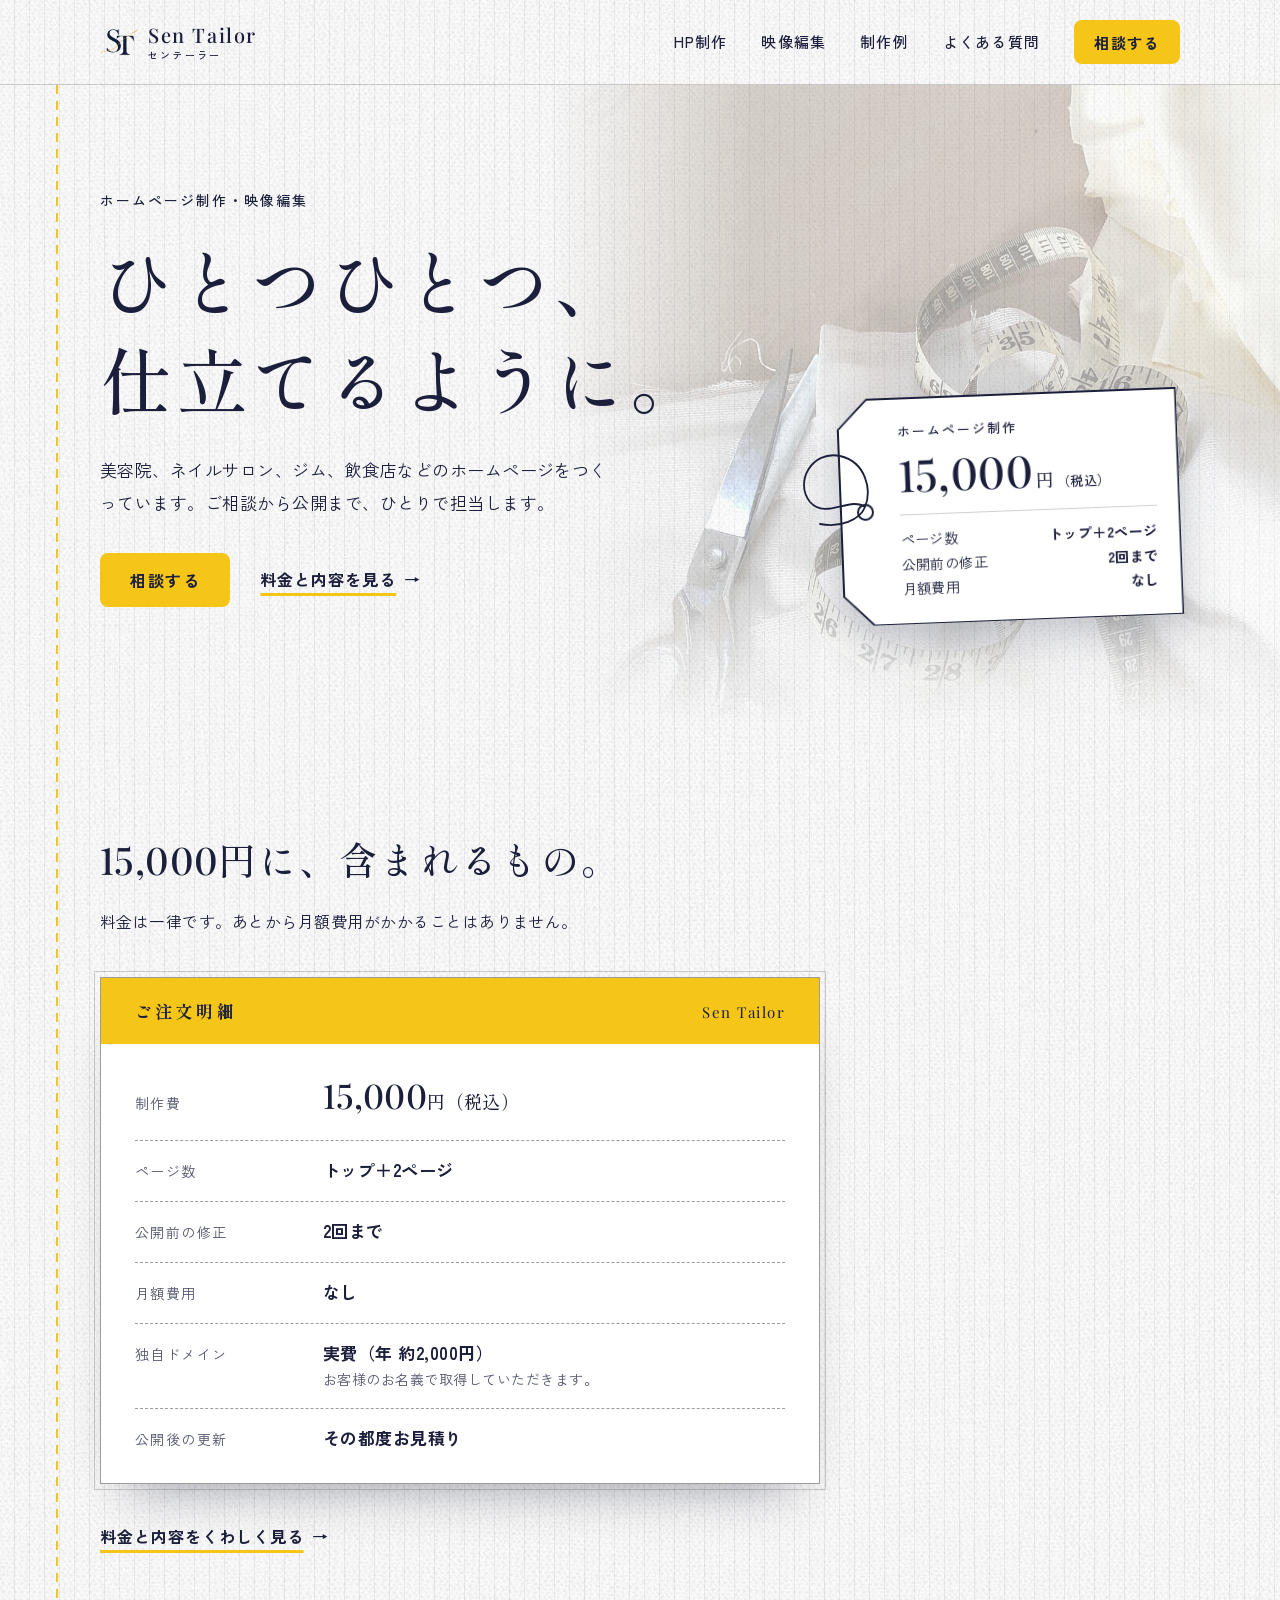
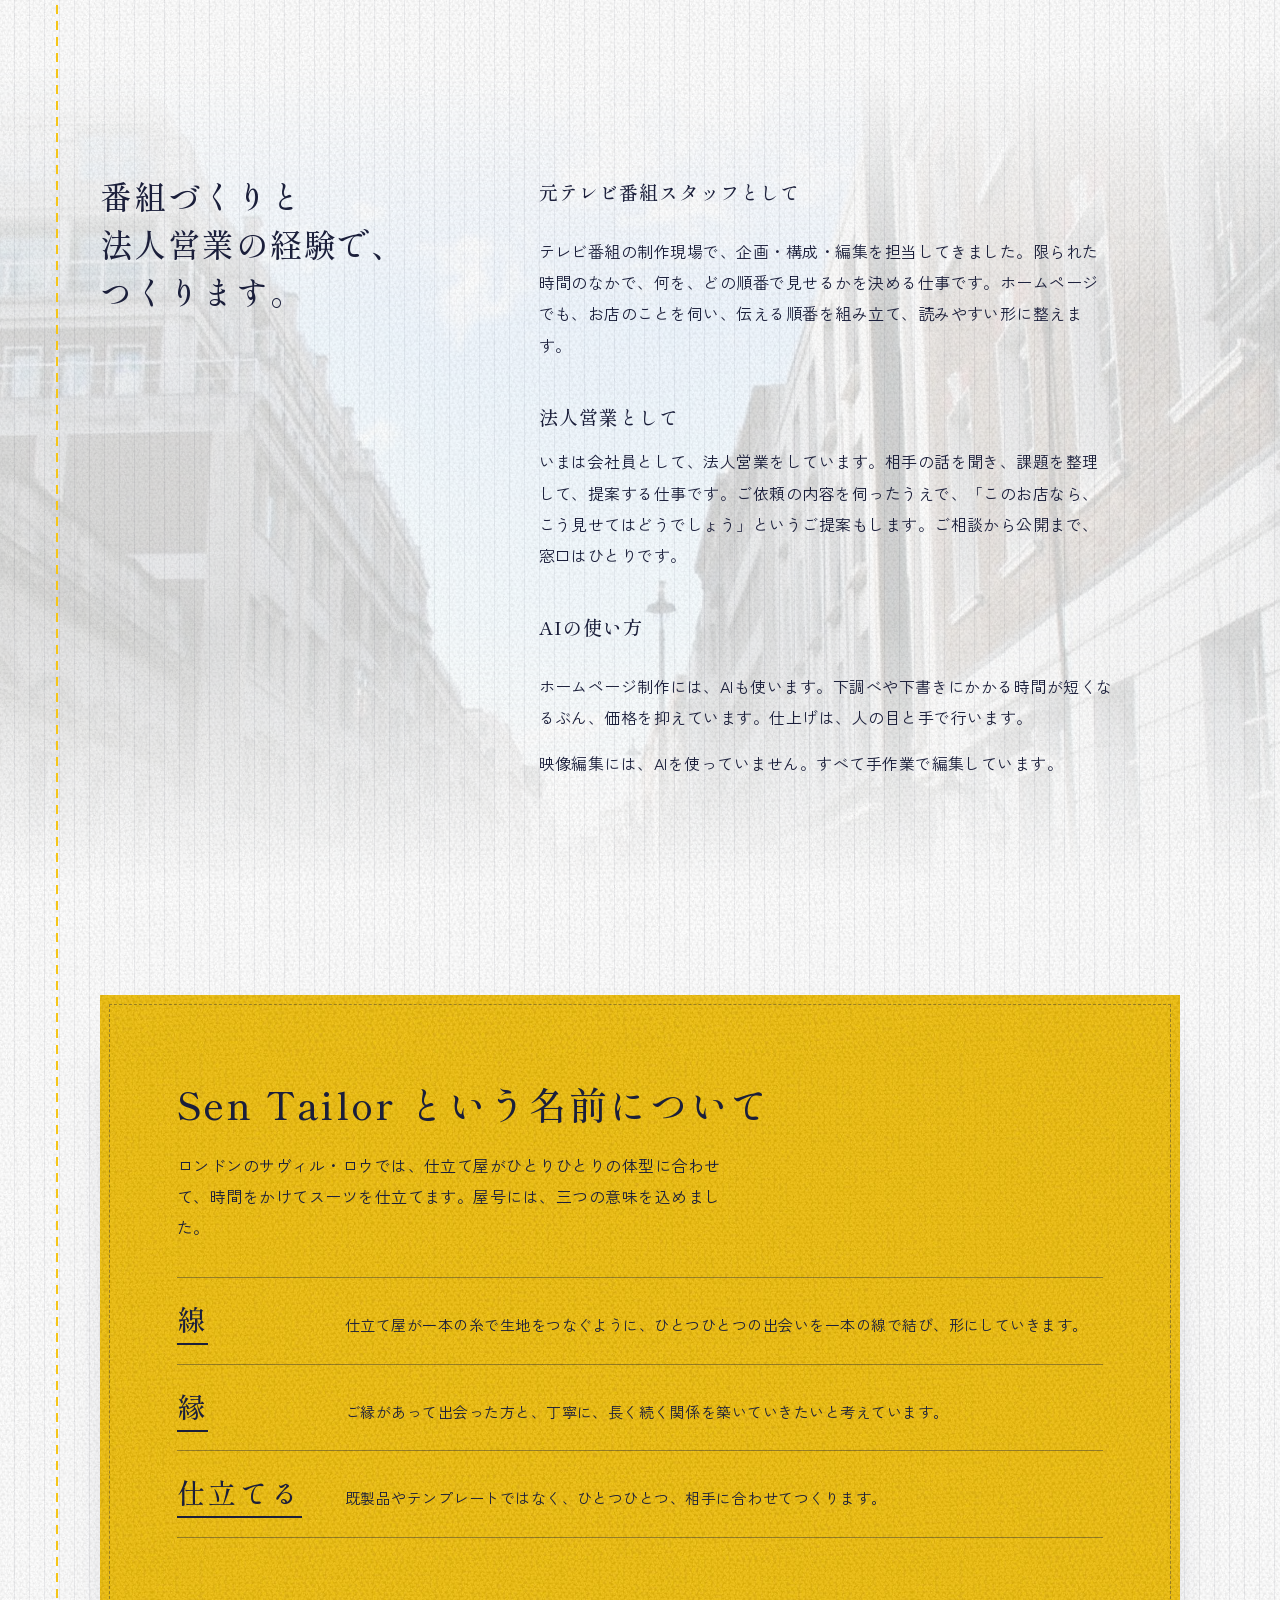
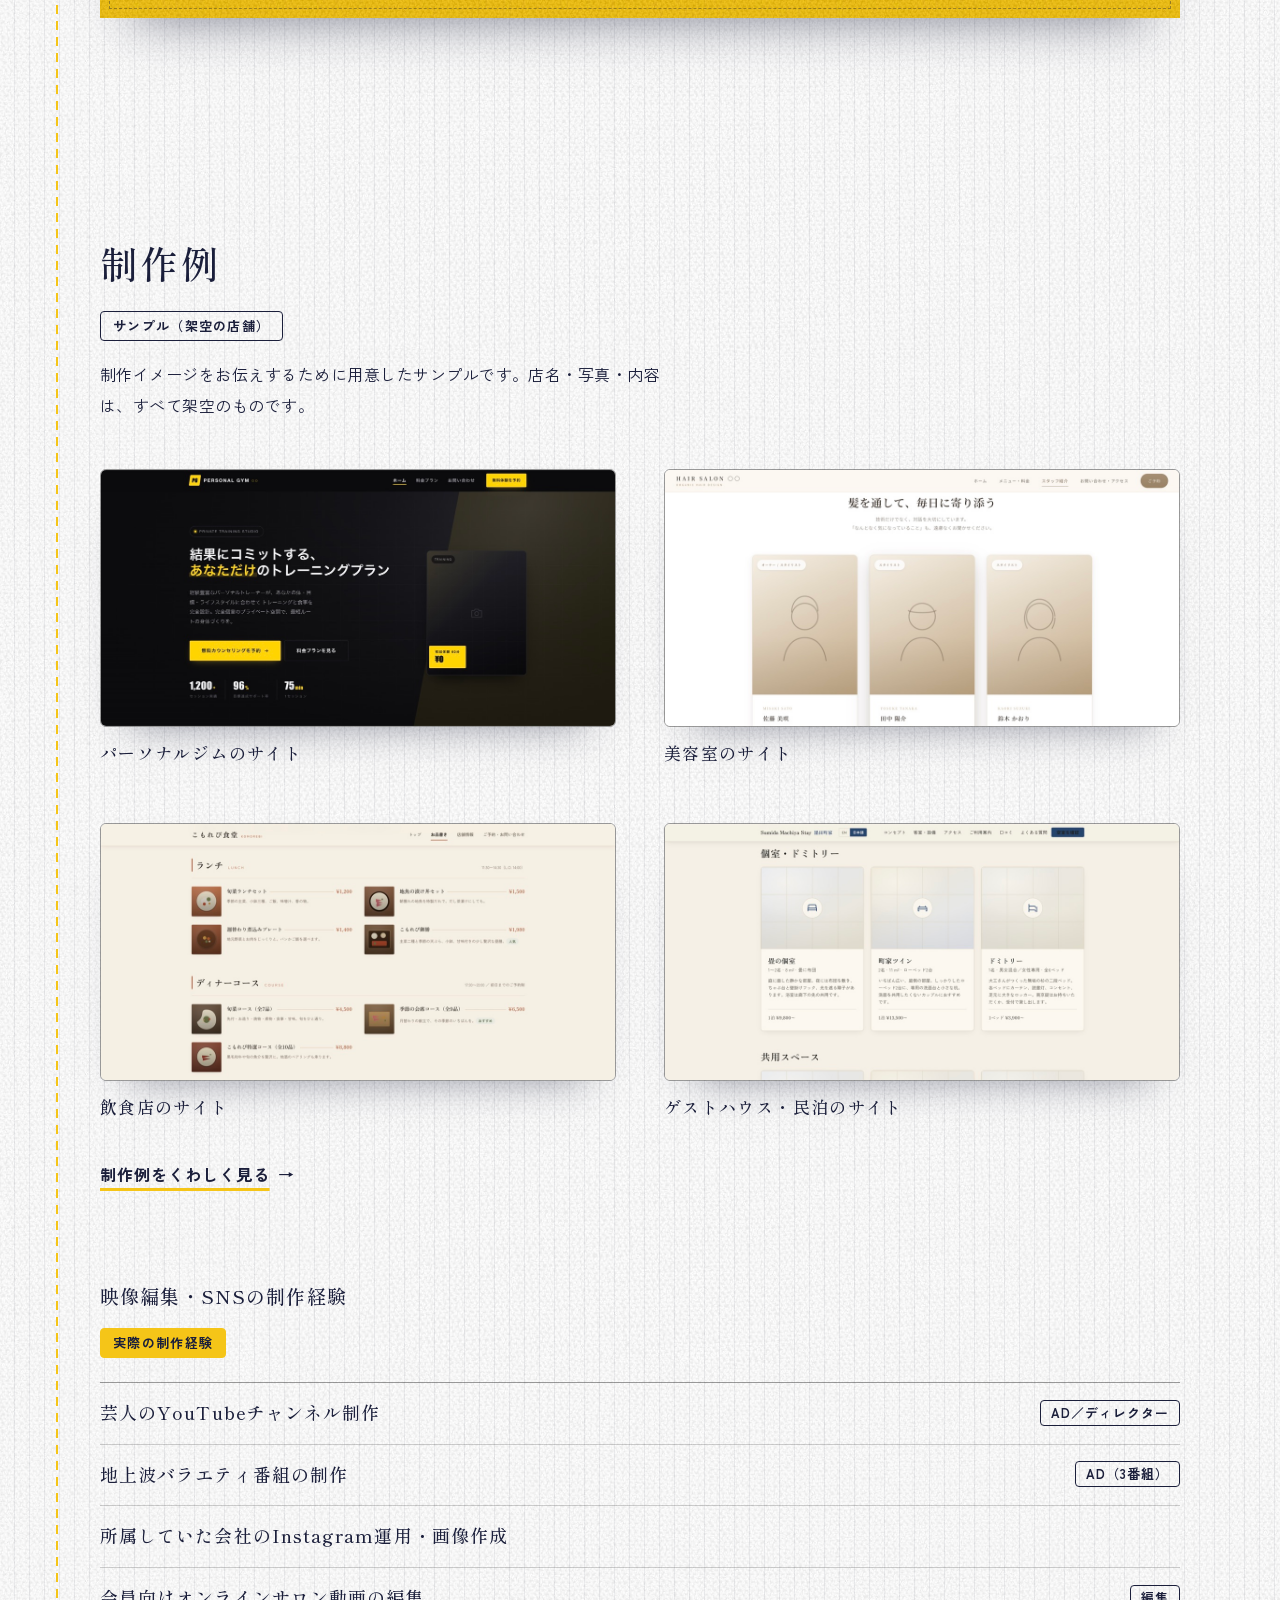
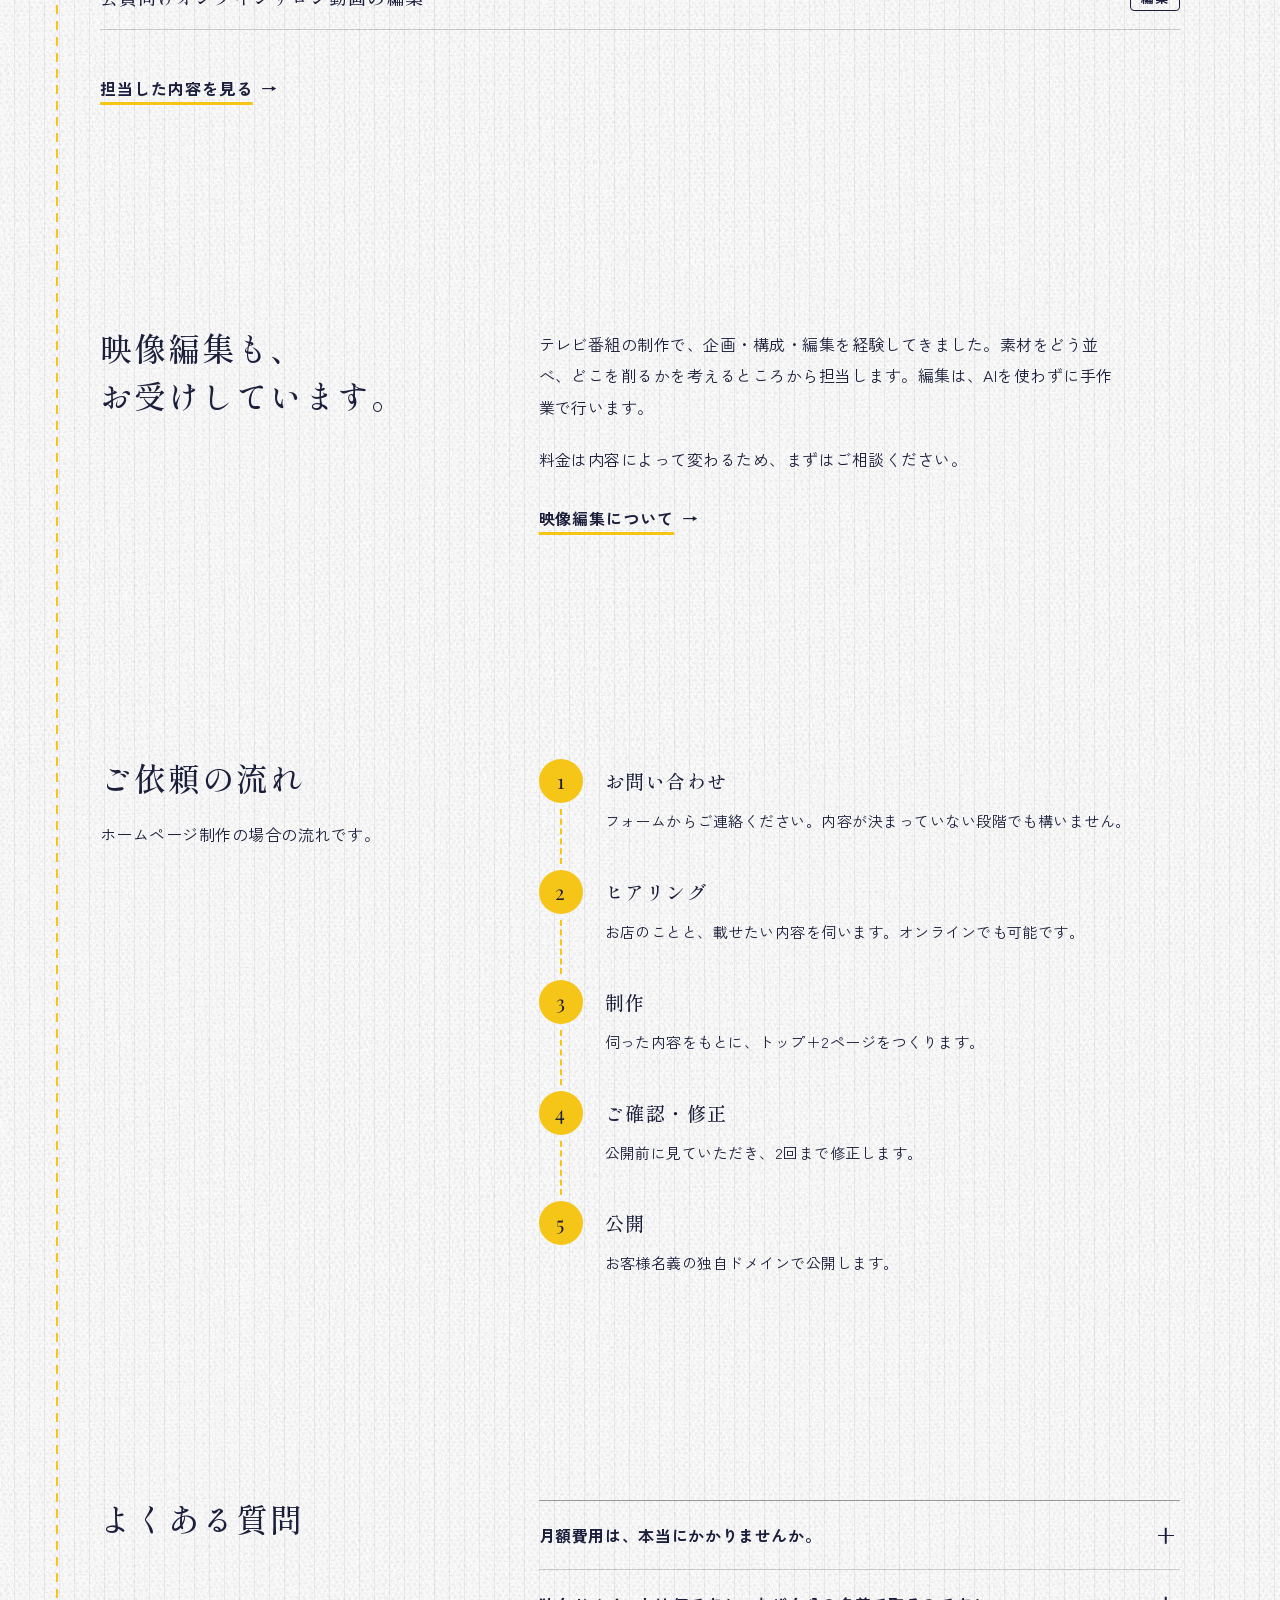
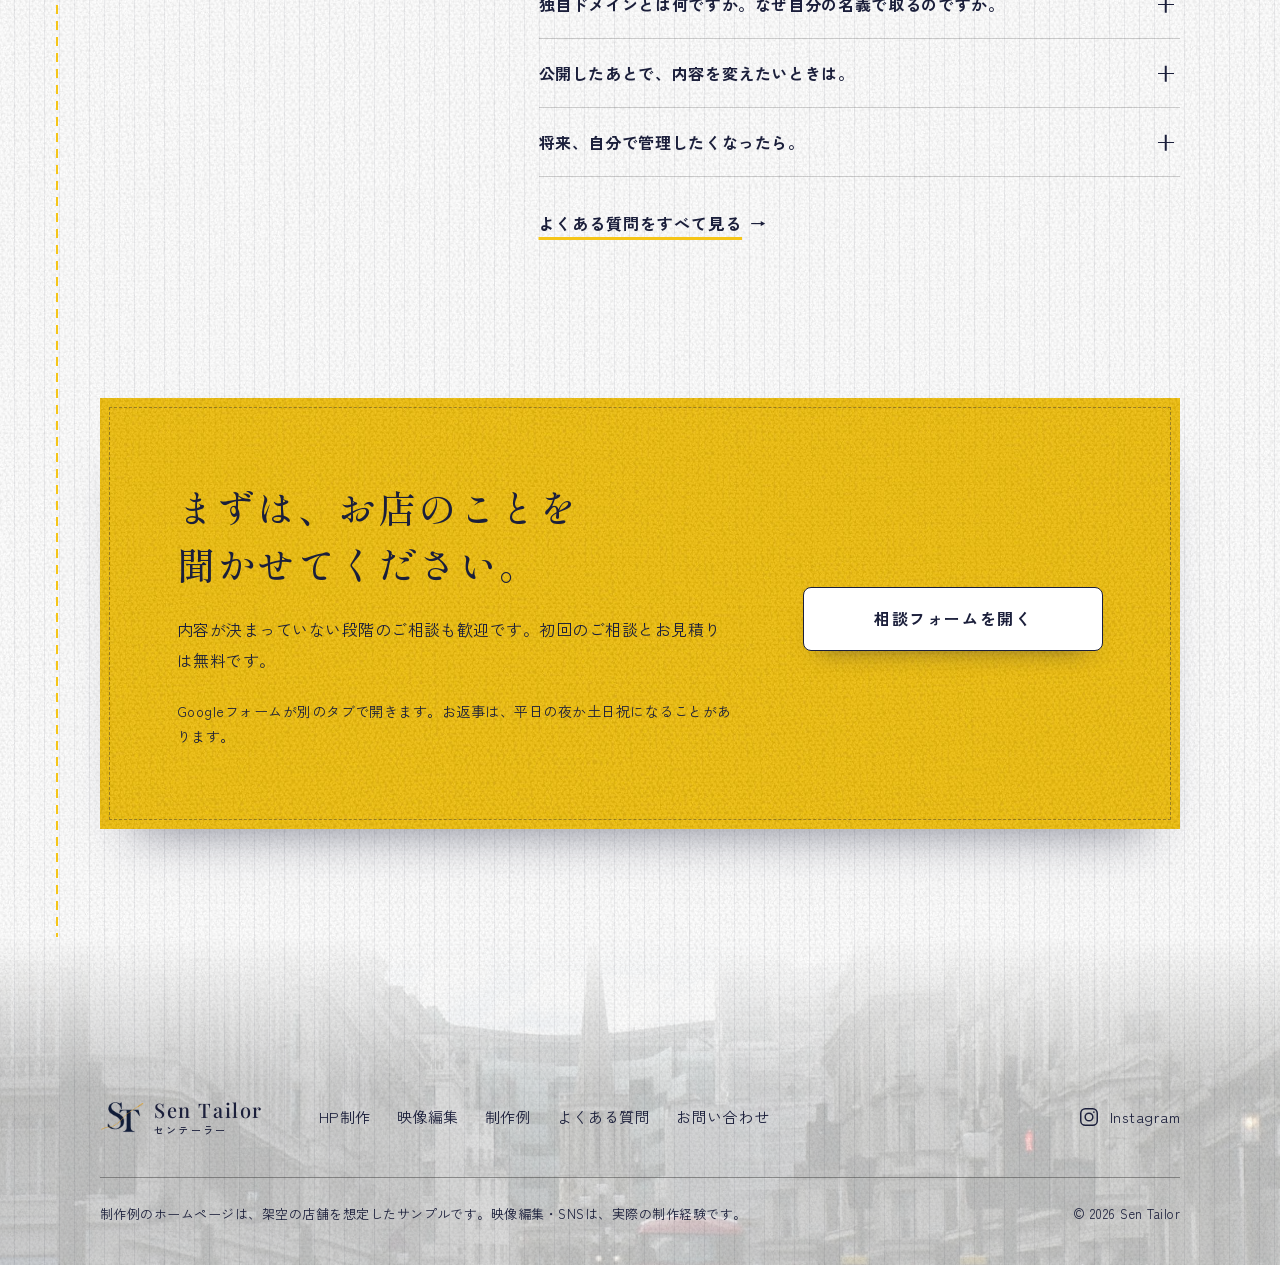
==== commit ed081dbc: "「法人営業として」の後ろの街並み写真を、スマホでも建物が見える置き方に変更 Co-Authored-By: Claude Fable 5.2 <noreply@anthropic.com>" ====
--- a/index.html
+++ b/index.html
@@ -129,7 +129,6 @@
   </section>
 
   <section class="section has-deco" aria-labelledby="h-maker">
-    <div class="deco deco--street" aria-hidden="true"></div>
     <div class="wrap">
       <div class="split">
         <div class="section__head">
@@ -138,8 +137,11 @@
         <div class="section__body maker__text">
           <h3 class="h3">元テレビ番組スタッフとして</h3>
           <p>テレビ番組の制作現場で、企画・構成・編集を担当してきました。限られた時間のなかで、何を、どの順番で見せるかを決める仕事です。ホームページでも、お店のことを伺い、伝える順番を組み立て、読みやすい形に整えます。</p>
-          <h3 class="h3 maker__sub">法人営業として</h3>
-          <p>いまは会社員として、法人営業をしています。相手の話を聞き、課題を整理して、提案する仕事です。ご依頼の内容を伺ったうえで、「このお店なら、こう見せてはどうでしょう」というご提案もします。ご相談から公開まで、窓口はひとりです。</p>
+          <div class="maker__block">
+            <div class="deco deco--street" aria-hidden="true"></div>
+            <h3 class="h3 maker__sub">法人営業として</h3>
+            <p>いまは会社員として、法人営業をしています。相手の話を聞き、課題を整理して、提案する仕事です。ご依頼の内容を伺ったうえで、「このお店なら、こう見せてはどうでしょう」というご提案もします。ご相談から公開まで、窓口はひとりです。</p>
+          </div>
           <h3 class="h3 maker__sub">AIの使い方</h3>
           <p>ホームページ制作には、AIも使います。下調べや下書きにかかる時間が短くなるぶん、価格を抑えています。仕上げは、人の目と手で行います。</p>
           <p>映像編集には、AIを使っていません。すべて手作業で編集しています。</p>
--- a/assets/css/style.css
+++ b/assets/css/style.css
@@ -156,6 +156,15 @@
 .nav li:last-child { padding-top: 18px; }
 .nav .btn { width: 100%; }
 
+/* 幅の狭いスマホでも、ロゴとメニューが1行に収まるようにする */
+@media (max-width: 359px) {
+  .site-header__in { gap: 0 8px; }
+  .brand { gap: 8px; }
+  .brand img { width: 32px; height: 32px; }
+  .brand__name { font-size: 1.0625rem; letter-spacing: .05em; }
+  .menu-btn { gap: 8px; padding-left: 4px; font-size: .8125rem; letter-spacing: .06em; }
+}
+
 /* JSが動くときだけ、スマホではメニューをたたむ */
 .js .menu-btn { display: inline-flex; }
 .js .nav { display: none; }
@@ -177,13 +186,18 @@
 .hero { position: relative; isolation: isolate; overflow: hidden; padding-top: clamp(44px, 9vw, 104px); }
 .hero__in { display: grid; gap: 0; }
 .hero__in > * { min-width: 0; }
-/* 白い台の上の道具の写真。フッターと同じくらい薄く敷き、端はぼかして地に溶け込ませる */
+/* 裁ちバサミ・巻尺・糸の写真。フッターと同じくらい薄く敷き、端はぼかして地に溶け込ませる。
+   スマホでは、ハサミと巻尺が値札の上に見える位置に置く（寸法は画面幅に比例させる） */
 .hero__visual {
-  position: absolute; z-index: -1; left: 0; right: 0; bottom: 0; height: 420px;
-  background: url("../../images/hero-flatlay.jpg") 82% 100% / auto 118% no-repeat;
-  opacity: .42;
-  -webkit-mask-image: linear-gradient(to bottom, transparent 0, #000 110px, #000 calc(100% - 110px), transparent 100%);
-  mask-image: linear-gradient(to bottom, transparent 0, #000 110px, #000 calc(100% - 110px), transparent 100%);
+  --w: min(100vw, 560px);
+  position: absolute; z-index: -1; bottom: 0; left: 50%; width: var(--w); height: calc(var(--w) * 1.33);
+  transform: translateX(-50%);
+  background: url("../../images/hero-tailor.jpg") center bottom calc(var(--w) * .51) / 100% auto no-repeat;
+  opacity: .36;
+  -webkit-mask-image: linear-gradient(to bottom, transparent 0, #000 16%, #000 46%, transparent 62%), linear-gradient(to right, transparent 0, #000 12%, #000 88%, transparent 100%);
+  -webkit-mask-composite: source-in;
+  mask-image: linear-gradient(to bottom, transparent 0, #000 16%, #000 46%, transparent 62%), linear-gradient(to right, transparent 0, #000 12%, #000 88%, transparent 100%);
+  mask-composite: intersect;
 }
 .hero__kicker { font-size: .875rem; font-weight: 500; letter-spacing: .14em; line-height: 1.7; }
 .hero__title {
@@ -197,7 +211,7 @@
 .hero__actions { display: flex; flex-wrap: wrap; align-items: center; gap: 18px 30px; margin-top: 34px; }
 
 /* 値札：ヒーローの主役。料金の事実だけを載せる */
-.tagwrap { position: relative; width: min(calc(100% - 40px), 340px); margin: 150px 0 44px 40px; padding-top: 10px; filter: drop-shadow(0 18px 22px rgba(27, 31, 59, .22)); }
+.tagwrap { position: relative; width: min(calc(100% - 40px), 340px); margin: calc(min(100vw, 560px) * .56) 0 44px 40px; padding-top: 10px; filter: drop-shadow(0 18px 22px rgba(27, 31, 59, .22)); }
 .tag {
   position: relative;
   padding: 1.5px;
@@ -252,8 +266,8 @@
   .hero { padding-bottom: clamp(88px, 9vw, 128px); }
   .hero__in { grid-template-columns: minmax(0, 1fr) 380px; align-items: end; gap: 40px 64px; }
   .hero__visual {
-    left: auto; top: 0; height: auto; width: min(57vw, 900px);
-    background-position: 100% 60%; background-size: cover;
+    left: auto; right: 0; top: 0; height: auto; width: min(57vw, 900px); transform: none;
+    background-position: 50% 66%; background-size: cover;
     -webkit-mask-image: linear-gradient(to right, transparent 0, #000 200px), linear-gradient(to bottom, #000 0, #000 calc(100% - 140px), transparent 100%);
     -webkit-mask-composite: source-in;
     mask-image: linear-gradient(to right, transparent 0, #000 200px), linear-gradient(to bottom, #000 0, #000 calc(100% - 140px), transparent 100%);
@@ -269,7 +283,7 @@
 .section { position: relative; padding-block: var(--section); }
 
 /* 薄く敷く写真。上下をぼかして、前後の区切りとつなげる */
-.has-deco { isolation: isolate; }
+.has-deco { isolation: isolate; overflow-x: clip; }
 .deco {
   position: absolute; z-index: -1; inset: 0; opacity: .17;
   background-position: center; background-size: cover; background-repeat: no-repeat;
@@ -347,6 +361,19 @@
 .maker__text { display: grid; gap: .9em; max-width: 36em; }
 .maker__sub { margin-top: 1.4em; }
 
+/* 「法人営業として」の後ろに敷く街並み。
+   スマホでは、この段落の後ろに画面幅いっぱいの帯として置く（縦長の欄全体に敷くと、空しか見えなくなるため）。
+   900px以上では、これまでどおり欄全体に敷く。 */
+.maker__block { position: relative; display: grid; gap: .9em; }
+.maker__block > .deco {
+  inset: -104px auto -104px calc(var(--gutter) * -1); width: 100vw;
+  background-position: 40% 50%;
+}
+@media (min-width: 900px) {
+  .maker__block { position: static; }
+  .maker__block > .deco { inset: 0; width: auto; background-position: center; }
+}
+
 .name__intro { margin-top: 18px; max-width: 36em; }
 .meanings { margin-top: 34px; display: grid; gap: 0; border-top: 1px solid var(--line-strong); }
 .meanings li { padding: 22px 0 24px; border-bottom: 1px solid var(--line); display: grid; gap: 6px; }
@@ -465,11 +492,11 @@
 .page-head { position: relative; isolation: isolate; overflow: hidden; padding-block: clamp(56px, 10vw, 112px) clamp(8px, 2vw, 24px); }
 .page-head__visual {
   position: absolute; z-index: -1; top: 0; right: 0; width: min(100%, 760px); height: 100%; min-height: 300px;
-  background: url("../../images/hero-flatlay.jpg") 100% 35% / cover no-repeat;
-  opacity: .34;
-  -webkit-mask-image: linear-gradient(to right, transparent 0, #000 70%), linear-gradient(to bottom, #000 0, #000 45%, transparent 100%);
+  background: url("../../images/tape-measure.jpg") 100% 60% / cover no-repeat;
+  opacity: .27;
+  -webkit-mask-image: linear-gradient(to right, transparent 0, #000 70%), linear-gradient(to bottom, #000 0, #000 62%, transparent 100%);
   -webkit-mask-composite: source-in;
-  mask-image: linear-gradient(to right, transparent 0, #000 70%), linear-gradient(to bottom, #000 0, #000 45%, transparent 100%);
+  mask-image: linear-gradient(to right, transparent 0, #000 70%), linear-gradient(to bottom, #000 0, #000 62%, transparent 100%);
   mask-composite: intersect;
 }
 .page-head__title::after { content: ""; display: block; width: 56px; height: 4px; margin-top: 22px; background: var(--gold); }
@@ -499,15 +526,14 @@
 
 /* ---------- フッター ---------- */
 
-.site-footer { position: relative; isolation: isolate; padding-block: 72px 40px; }
+.site-footer { position: relative; isolation: isolate; padding-block: clamp(88px, 12vw, 150px) 40px; }
 /* ロンドンの写真を薄く敷く。上端はぼかして、手前の区切りとつなげる */
 .site-footer::before {
-  content: ""; position: absolute; z-index: -1; inset: 0; opacity: .3;
-  background: url("../../images/london-regent-street.jpg") center 72% / cover no-repeat;
+  content: ""; position: absolute; z-index: -1; inset: 0; opacity: .25;
+  background: url("../../images/london-regent-street.jpg") center 100% / cover no-repeat;
   -webkit-mask-image: linear-gradient(to bottom, transparent 0, #000 150px);
   mask-image: linear-gradient(to bottom, transparent 0, #000 150px);
 }
-.site-footer__small { color: var(--navy); }
 .site-footer__in { display: grid; gap: 30px; }
 .site-footer .brand img { width: 44px; height: 44px; }
 .footnav ul { display: flex; flex-wrap: wrap; gap: 6px 26px; }
@@ -515,7 +541,7 @@
 .footnav a:hover { text-decoration: underline; text-decoration-color: var(--gold); text-decoration-thickness: 3px; text-underline-offset: 6px; }
 .ig { display: inline-flex; align-items: center; gap: 10px; text-decoration: none; font-size: .9375rem; padding: 6px 0; justify-self: start; }
 .ig svg { width: 22px; height: 22px; }
-.site-footer__small { display: grid; gap: 6px; padding-top: 24px; border-top: 1px solid var(--line); font-size: .8125rem; color: var(--navy-soft); line-height: 1.8; }
+.site-footer__small { display: grid; gap: 6px; padding-top: 24px; border-top: 1px solid var(--line-strong); font-size: .8125rem; color: var(--navy); line-height: 1.8; }
 @media (min-width: 900px) {
   .site-footer__in { grid-template-columns: auto 1fr auto; align-items: center; gap: 30px 56px; }
   .site-footer__small { grid-column: 1 / -1; grid-template-columns: 1fr auto; }
